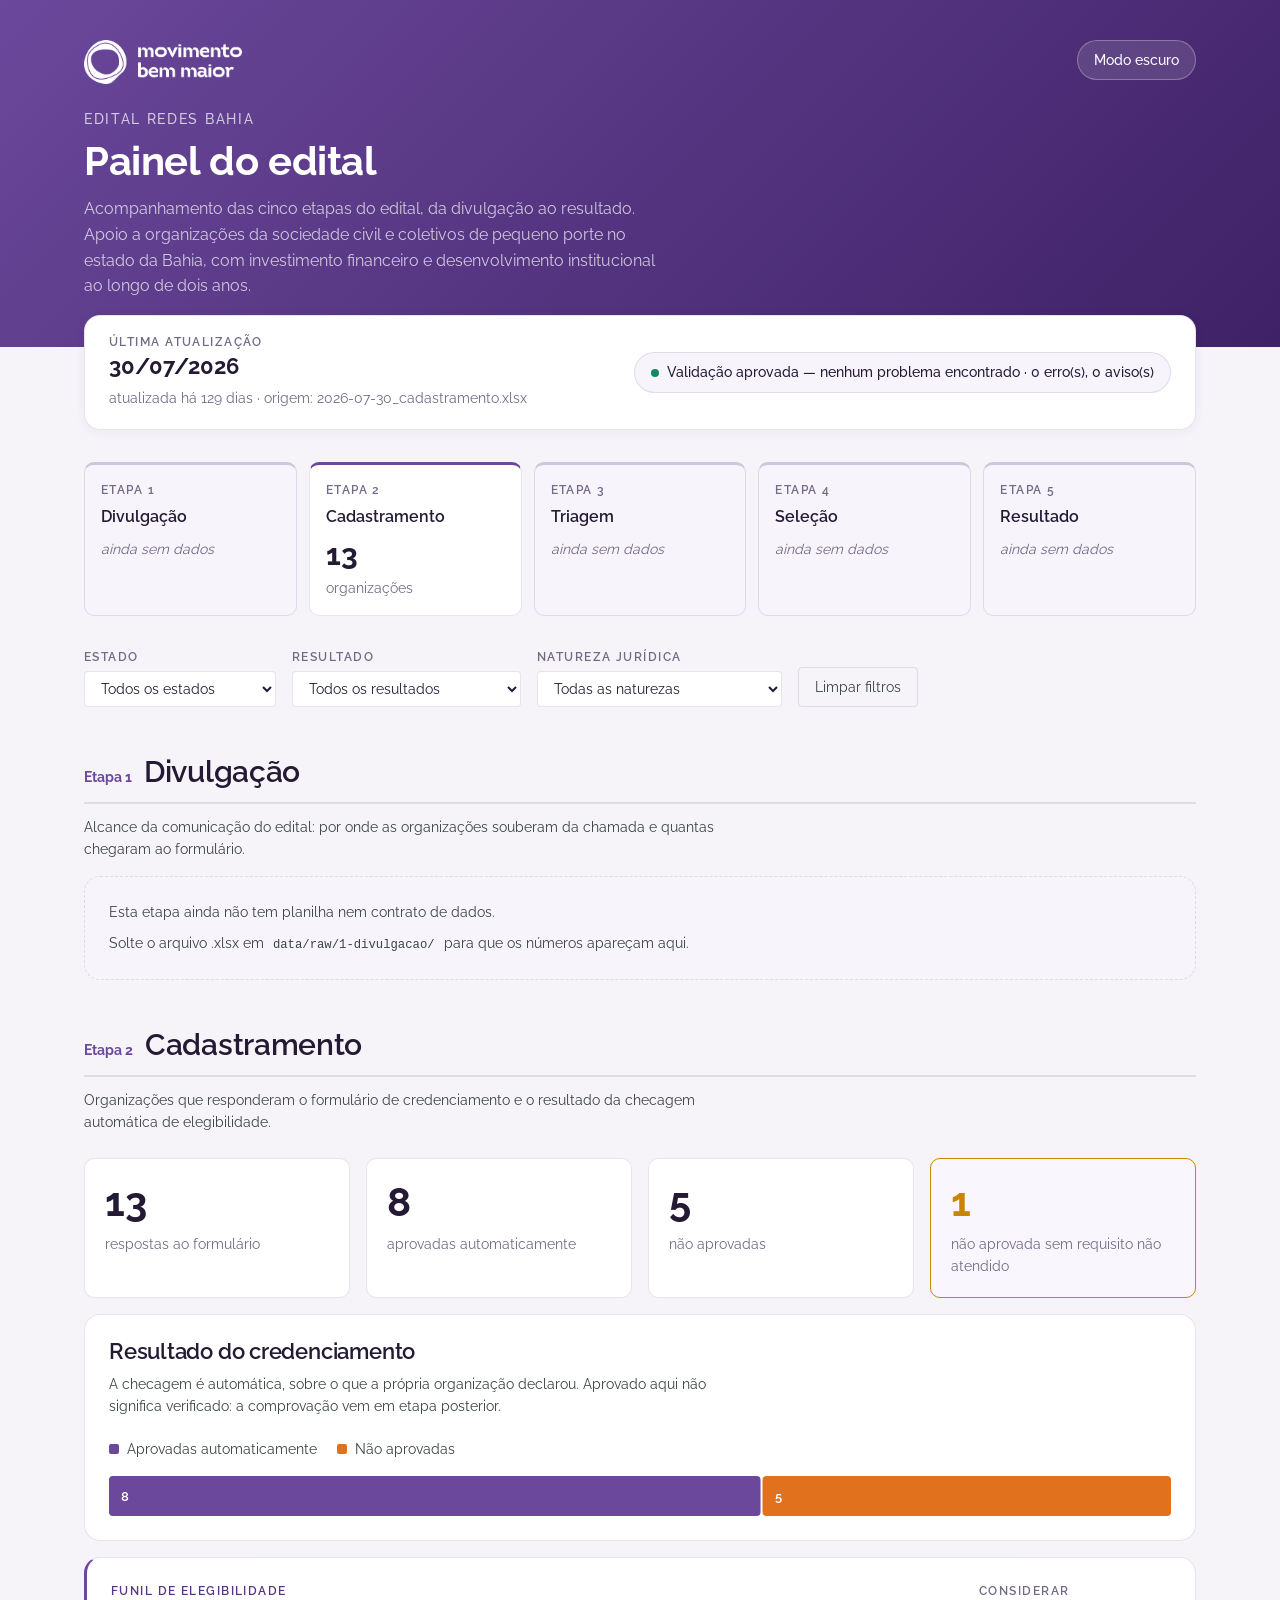
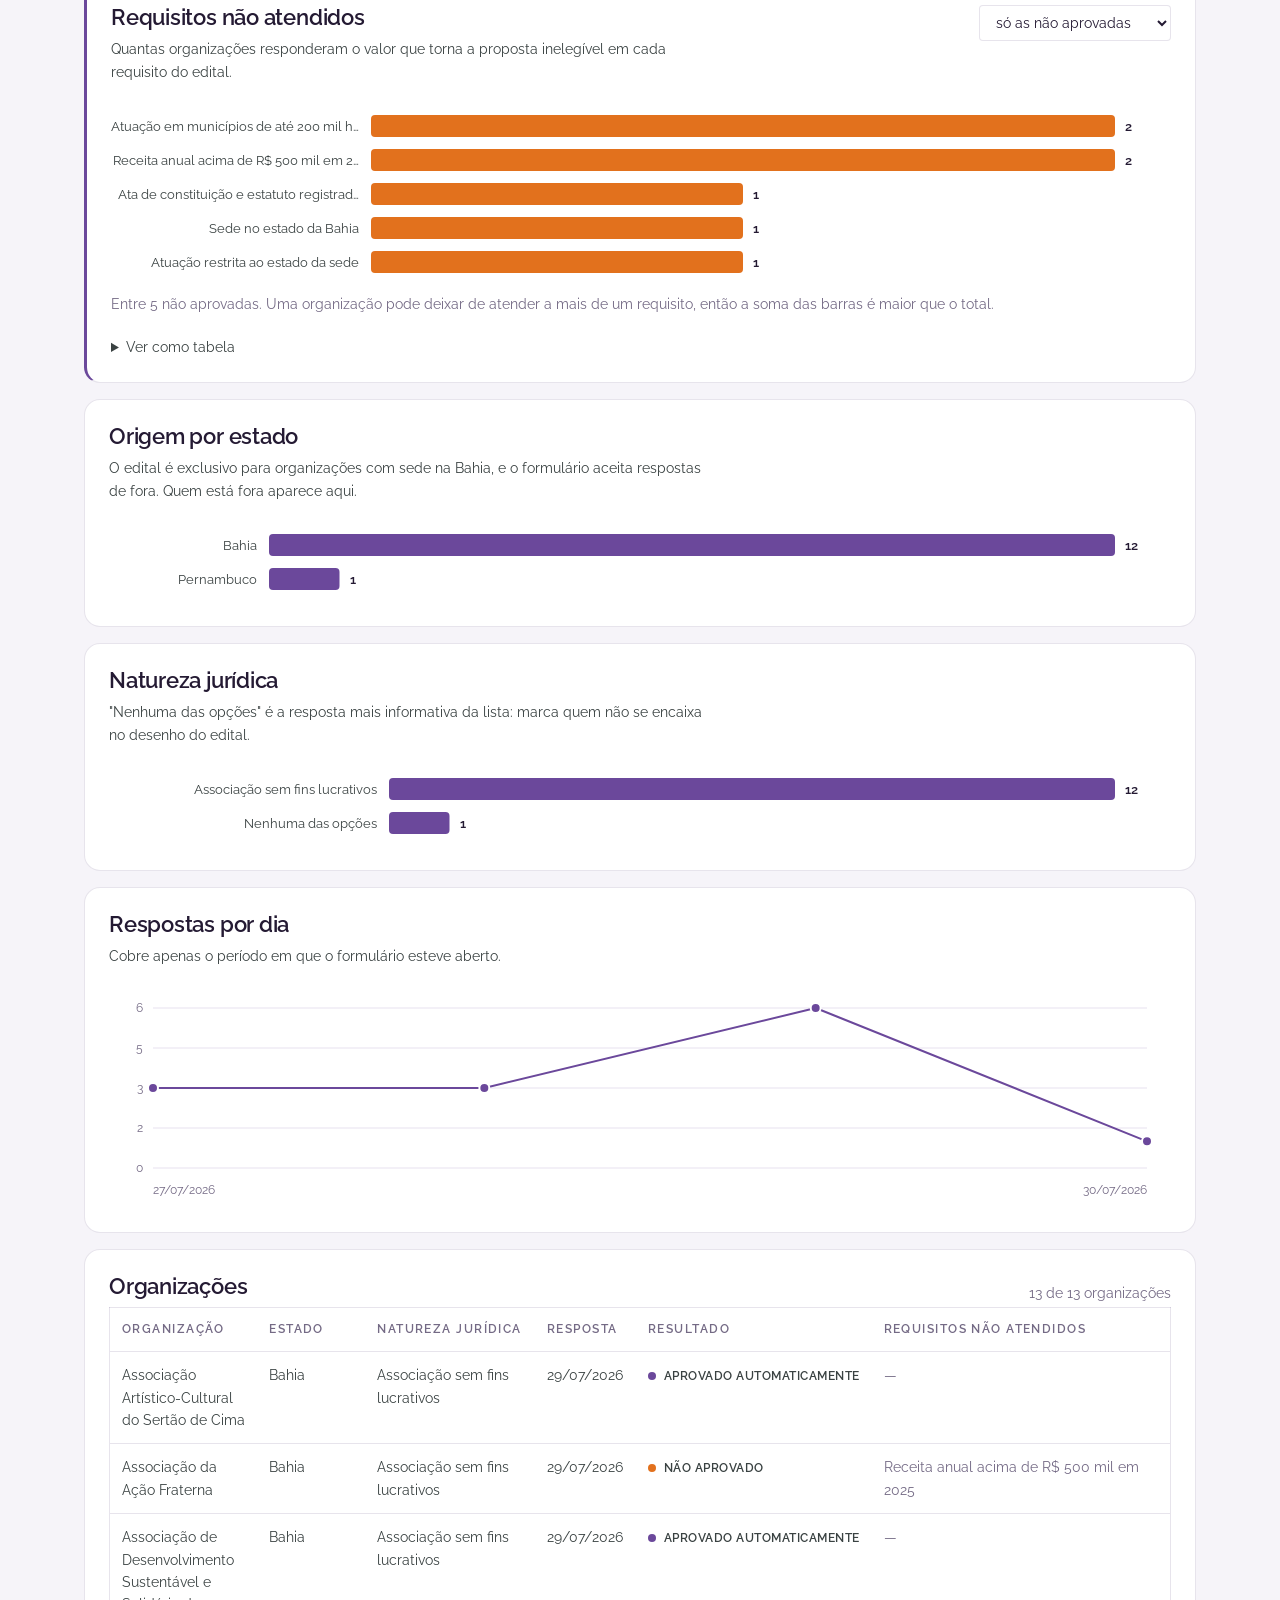
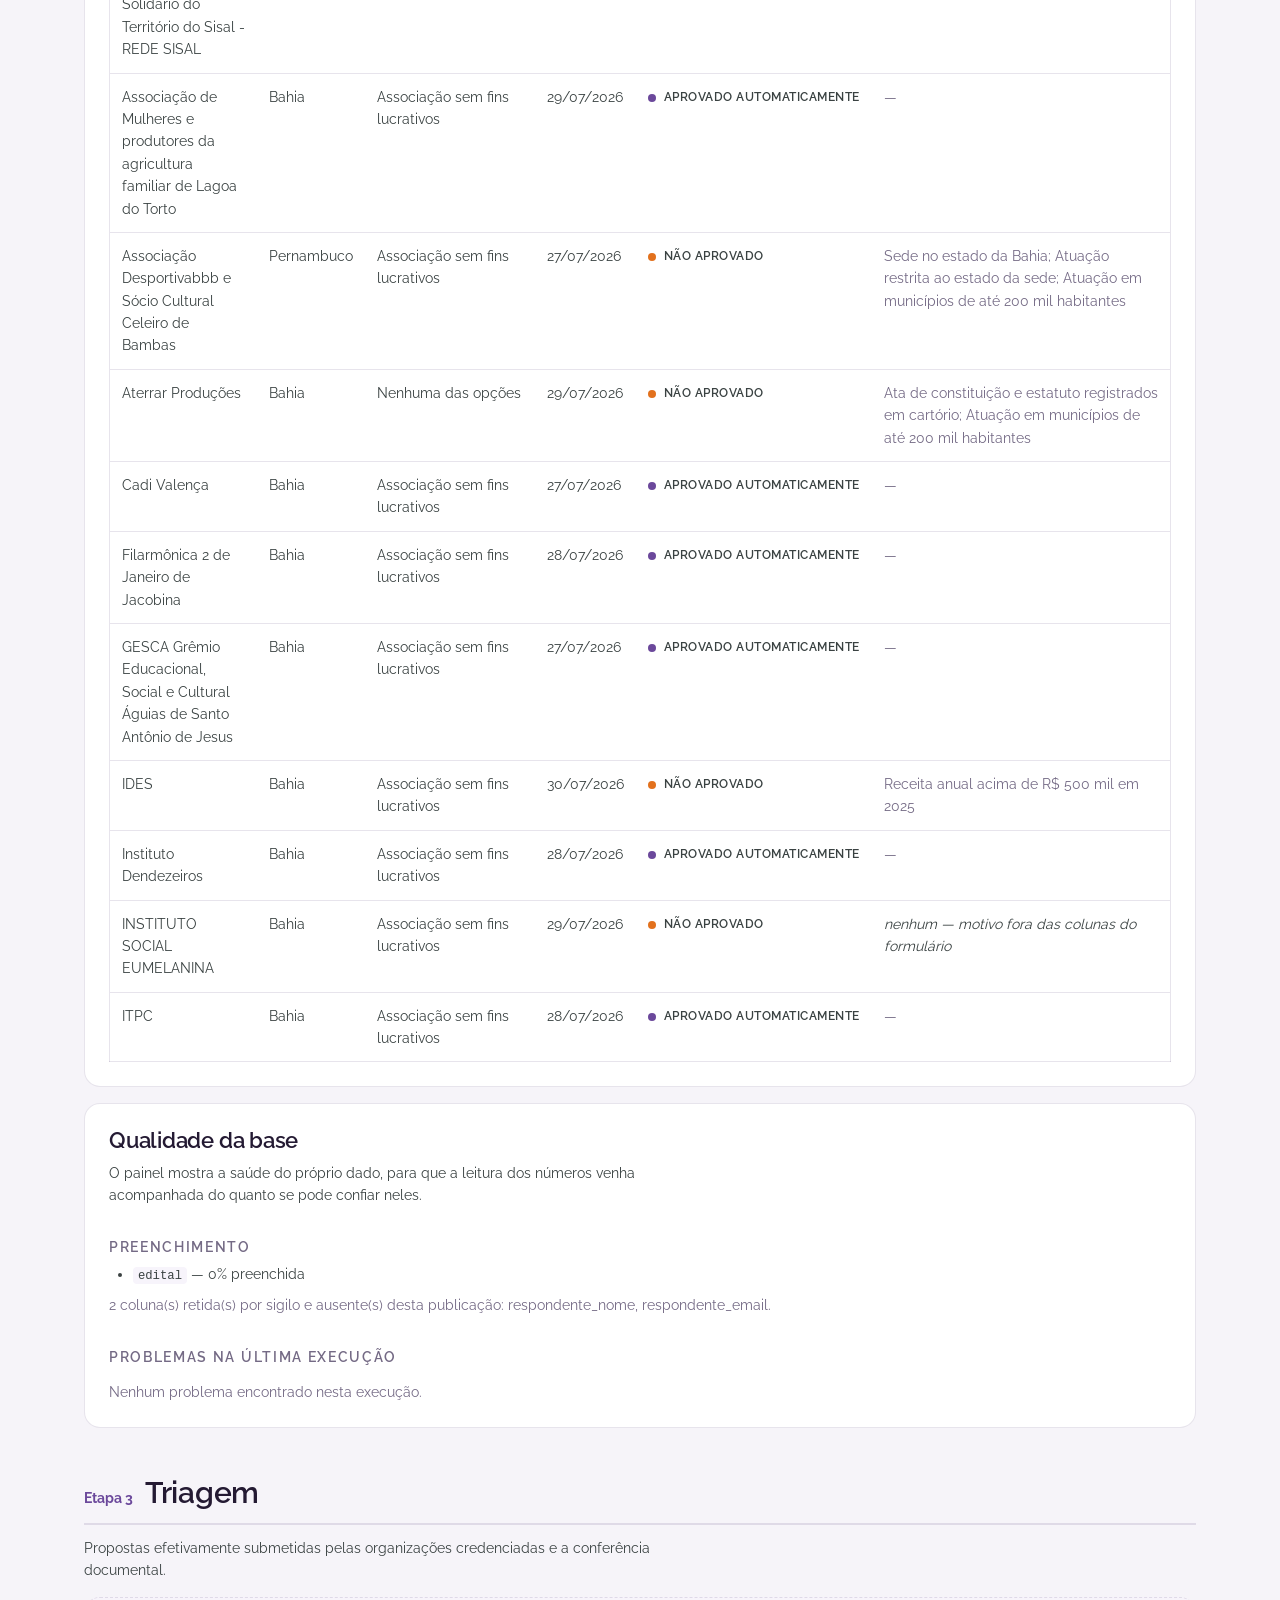
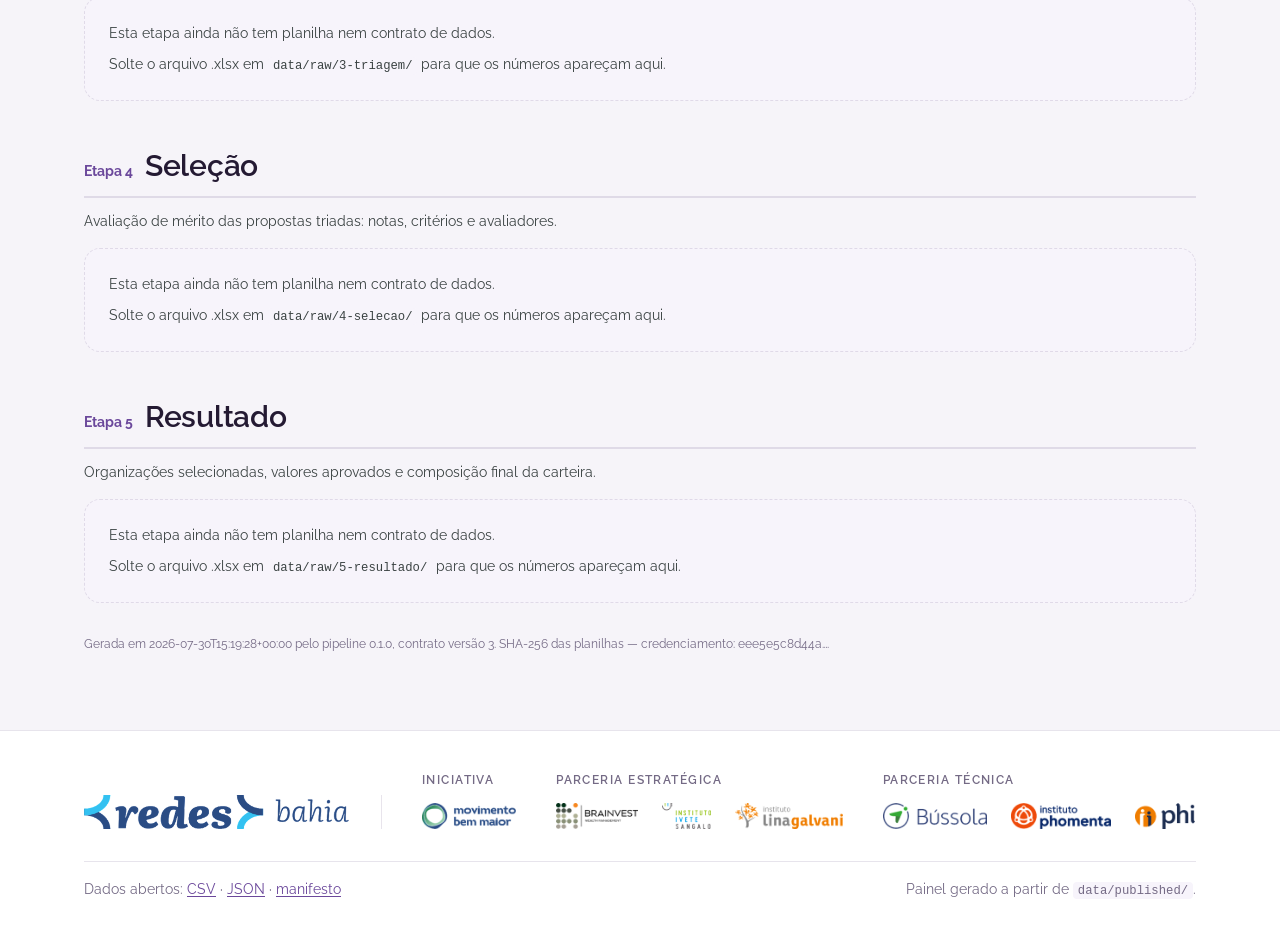
==== dashboard/index.html @ 4e3f765f "painel: identidade do edital e o funil das cinco etapas Duas mudanças que andam juntas: o painel pas" ====
<!doctype html>
<html lang="pt-BR" data-tema="">
<head>
  <meta charset="utf-8">
  <meta name="viewport" content="width=device-width, initial-scale=1">
  <title>Redes Bahia · Painel do edital</title>
  <meta name="description" content="Acompanhamento do Edital Redes Bahia, da divulgação ao resultado — Movimento Bem Maior.">
  <meta name="theme-color" content="#4f2d71">
  <link rel="icon" href="data:image/svg+xml,%3Csvg xmlns='http://www.w3.org/2000/svg' viewBox='0 0 16 16'%3E%3Crect width='16' height='16' rx='3' fill='%234f2d71'/%3E%3Ccircle cx='8' cy='8' r='4.2' fill='none' stroke='white' stroke-width='1.6'/%3E%3C/svg%3E">
  <link rel="preload" href="assets/fontes/raleway-latin.woff2" as="font" type="font/woff2" crossorigin>
  <link rel="stylesheet" href="../design/tokens/tokens.css">
  <link rel="stylesheet" href="assets/painel.css">
</head>
<body>
  <a class="pular" href="#conteudo">Pular para o conteúdo</a>

  <header class="cabecalho">
    <div class="faixa cabecalho-interno">
      <img class="marca" src="assets/marca/logo-movimento-bem-maior-branco.png"
           alt="Movimento Bem Maior" width="431" height="120">
      <div class="cabecalho-titulo">
        <p class="sobretitulo">Edital Redes Bahia</p>
        <h1>Painel do edital</h1>
        <p class="subtitulo">
          Acompanhamento das cinco etapas do edital, da divulgação ao resultado.
          Apoio a organizações da sociedade civil e coletivos de pequeno porte
          no estado da Bahia, com investimento financeiro e desenvolvimento
          institucional ao longo de dois anos.
        </p>
      </div>
      <button id="alternar-tema" class="botao-tema" type="button" aria-pressed="false">
        Modo escuro
      </button>
    </div>
  </header>

  <main id="conteudo" class="faixa">
    <p id="carregando" class="aviso-carregando">Carregando a base…</p>

    <div id="painel" hidden>

      <section class="barra-estado" aria-labelledby="t-atualizacao">
        <div>
          <h2 id="t-atualizacao" class="rotulo">Última atualização</h2>
          <p id="data-atualizacao" class="numero-estado">—</p>
          <p id="origem" class="meta">—</p>
        </div>
        <p id="selo-validacao" class="selo">
          <span class="selo-icone" aria-hidden="true"></span><span class="selo-texto">—</span>
        </p>
      </section>

      <section class="funil" aria-labelledby="t-funil">
        <h2 id="t-funil" class="oculto">Funil do edital</h2>
        <ol id="funil-etapas" class="funil-etapas"></ol>
      </section>

      <section class="filtros" aria-label="Filtros">
        <div class="filtros-campos">
          <label>
            <span>Estado</span>
            <select id="filtro-estado"></select>
          </label>
          <label>
            <span>Resultado</span>
            <select id="filtro-resultado"></select>
          </label>
          <label>
            <span>Natureza jurídica</span>
            <select id="filtro-representa"></select>
          </label>
          <button id="limpar-filtros" type="button" class="botao-secundario">Limpar filtros</button>
        </div>
        <p id="aviso-filtro" class="aviso-filtro" hidden>
          Os números abaixo consideram apenas o recorte selecionado.
        </p>
      </section>

      <div id="etapas">
      <section class="secao-etapa" data-etapa="cadastramento">
        <header class="secao-etapa-cabecalho">
          <span class="secao-etapa-numero"></span>
          <h2></h2>
        </header>
        <p class="secao-etapa-resumo"></p>

      <section class="grade-kpi" aria-label="Números gerais">
        <article class="kpi" id="kpi-total"><p class="valor">—</p><p class="rotulo-kpi">—</p></article>
        <article class="kpi" id="kpi-aprovadas"><p class="valor">—</p><p class="rotulo-kpi">—</p></article>
        <article class="kpi" id="kpi-reprovadas"><p class="valor">—</p><p class="rotulo-kpi">—</p></article>
        <article class="kpi" id="kpi-semmotivo"><p class="valor">—</p><p class="rotulo-kpi">—</p></article>
      </section>

      <section class="bloco" aria-labelledby="t-resultado">
        <header class="bloco-cabecalho">
          <div>
            <h2 id="t-resultado">Resultado do credenciamento</h2>
            <p class="bloco-descricao">
              A checagem é automática, sobre o que a própria organização
              declarou. Aprovado aqui não significa verificado: a comprovação
              vem em etapa posterior.
            </p>
          </div>
        </header>
        <div class="legenda">
          <span class="chave"><i style="background: var(--serie-1)"></i>Aprovadas automaticamente</span>
          <span class="chave"><i style="background: var(--serie-2)"></i>Não aprovadas</span>
        </div>
        <div id="grafico-resultado" class="area-grafico"></div>
      </section>

      <section class="bloco bloco-destaque" aria-labelledby="t-criterios">
        <header class="bloco-cabecalho">
          <div>
            <p class="etiqueta">Funil de elegibilidade</p>
            <h2 id="t-criterios">Requisitos não atendidos</h2>
            <p class="bloco-descricao">
              Quantas organizações responderam o valor que torna a proposta
              inelegível em cada requisito do edital.
            </p>
          </div>
          <label class="seletor-escopo">
            <span>Considerar</span>
            <select id="escopo-criterios">
              <option value="reprovadas">só as não aprovadas</option>
              <option value="todas">todas as respostas</option>
            </select>
          </label>
        </header>
        <div id="grafico-criterios" class="area-grafico"></div>
        <p id="nota-criterios" class="meta"></p>
        <details class="tabela-alternativa">
          <summary>Ver como tabela</summary>
          <div id="tabela-criterios" class="rolagem"></div>
        </details>
      </section>

      <div class="duas-colunas">
        <section class="bloco" aria-labelledby="t-estado">
          <h2 id="t-estado">Origem por estado</h2>
          <p class="bloco-descricao">
            O edital é exclusivo para organizações com sede na Bahia, e o
            formulário aceita respostas de fora. Quem está fora aparece aqui.
          </p>
          <div id="grafico-estado" class="area-grafico"></div>
        </section>

        <section class="bloco" aria-labelledby="t-natureza">
          <h2 id="t-natureza">Natureza jurídica</h2>
          <p class="bloco-descricao">
            "Nenhuma das opções" é a resposta mais informativa da lista: marca
            quem não se encaixa no desenho do edital.
          </p>
          <div id="grafico-natureza" class="area-grafico"></div>
        </section>
      </div>

      <section class="bloco" aria-labelledby="t-evolucao">
        <h2 id="t-evolucao">Respostas por dia</h2>
        <p class="bloco-descricao">
          Cobre apenas o período em que o formulário esteve aberto.
        </p>
        <div id="grafico-evolucao" class="area-grafico"></div>
      </section>

      <section class="bloco" aria-labelledby="t-organizacoes">
        <header class="bloco-cabecalho">
          <h2 id="t-organizacoes">Organizações</h2>
          <p id="contagem-tabela" class="meta"></p>
        </header>
        <div class="rolagem">
          <table id="tabela-organizacoes">
            <caption class="oculto">Organizações que responderam o credenciamento</caption>
            <thead>
              <tr>
                <th scope="col">Organização</th>
                <th scope="col">Estado</th>
                <th scope="col">Natureza jurídica</th>
                <th scope="col">Resposta</th>
                <th scope="col">Resultado</th>
                <th scope="col">Requisitos não atendidos</th>
              </tr>
            </thead>
            <tbody></tbody>
          </table>
        </div>
      </section>

      <section class="bloco" aria-labelledby="t-qualidade">
        <h2 id="t-qualidade">Qualidade da base</h2>
        <p class="bloco-descricao">
          O painel mostra a saúde do próprio dado, para que a leitura dos
          números venha acompanhada do quanto se pode confiar neles.
        </p>
        <h3>Preenchimento</h3>
        <ul id="qualidade" class="lista-simples"></ul>
        <p id="sigilo" class="meta"></p>

        <h3>Problemas na última execução</h3>
        <div class="rolagem">
          <table id="tabela-problemas">
            <caption class="oculto">Problemas detectados pela validação</caption>
            <thead>
              <tr>
                <th scope="col">Gravidade</th>
                <th scope="col">Coluna</th>
                <th scope="col">Problema</th>
                <th scope="col" class="num">Linhas</th>
                <th scope="col">Exemplos</th>
              </tr>
            </thead>
            <tbody></tbody>
          </table>
        </div>
        <p id="sem-problemas" class="meta" hidden>Nenhum problema encontrado nesta execução.</p>
      </section>

      </section>
      </div>

      <p id="procedencia" class="procedencia"></p>
    </div>

    <div id="erro" class="caixa-erro" hidden>
      <h2>A base ainda não foi publicada</h2>
      <p>
        Nenhuma planilha foi processada até agora, então não há dados para
        mostrar. Assim que a primeira atualização rodar, esta página passa a
        exibir o painel.
      </p>
      <details>
        <summary>Detalhes técnicos</summary>
        <p id="erro-detalhe" class="meta"></p>
        <ul>
          <li>a base ainda não foi gerada — rode <code>make dados</code>;</li>
          <li>a página foi aberta direto do arquivo, sem servidor — use
            <code>make painel</code> e acesse
            <code>http://localhost:8000/dashboard/</code>.</li>
        </ul>
      </details>
    </div>
  </main>

  <footer class="rodape">
    <div class="faixa">
      <div class="coalizao">
        <div class="grupo-marca grupo-principal">
          <img src="assets/marca/logo-redes-bahia.png" alt="Redes Bahia" width="935" height="120">
        </div>
        <div class="grupo-marca">
          <p class="etiqueta-grupo">Iniciativa</p>
          <div class="linha-marcas">
            <img src="assets/marca/logo-movimento-bem-maior.png" alt="Movimento Bem Maior" width="435" height="120">
          </div>
        </div>
        <div class="grupo-marca">
          <p class="etiqueta-grupo">Parceria estratégica</p>
          <div class="linha-marcas">
            <img src="assets/marca/logo-brainvest.png" alt="Brainvest Wealth Management" width="376" height="120">
            <img src="assets/marca/logo-instituto-ivete-sangalo.png" alt="Instituto Ivete Sangalo" width="227" height="120">
            <img src="assets/marca/logo-instituto-lina-galvani.png" alt="Instituto Lina Galvani" width="498" height="120">
          </div>
        </div>
        <div class="grupo-marca">
          <p class="etiqueta-grupo">Parceria técnica</p>
          <div class="linha-marcas">
            <img src="assets/marca/logo-bussola.png" alt="Bússola" width="480" height="120">
            <img src="assets/marca/logo-instituto-phomenta.png" alt="Instituto Phomenta" width="463" height="120">
            <img src="assets/marca/logo-phi.png" alt="phi" width="277" height="120">
          </div>
        </div>
      </div>

      <div class="rodape-final">
        <p class="meta">
          Dados abertos:
          <a href="../data/published/credenciamento.csv">CSV</a> ·
          <a href="../data/published/credenciamento.json">JSON</a> ·
          <a href="../data/published/manifest.json">manifesto</a>
        </p>
        <p class="meta">Painel gerado a partir de <code>data/published/</code>.</p>
      </div>
    </div>
  </footer>

  <script type="module" src="assets/painel.js"></script>
</body>
</html>
---- design/tokens/tokens.css ----
/* =============================================================================
   Design tokens — Painel Redes Bahia
   =============================================================================
   Derivados do regulamento do edital (docs/Edital-RedesBahia.pdf): roxo
   institucional, tipografia Raleway e os tons pálidos dos blocos de conteúdo.

   Fonte única da identidade visual. Nenhum componente do painel deve escrever
   cor, tamanho de fonte ou espaçamento "na mão": tudo sai daqui.

   As cores de série foram verificadas para daltonismo e contraste nos dois
   modos. Ver docs/05-identidade-visual.md antes de mudar qualquer hex — a
   ORDEM dos slots faz parte da acessibilidade, não é estética.
   ========================================================================== */

/* --- Tipografia do edital: Raleway, hospedada no próprio repositório -------
   Servida localmente e não de CDN: o painel abre sem depender de rede de
   terceiros, e a fonte não muda debaixo dos pés numa atualização do provedor.
   Licença SIL OFL em dashboard/assets/fontes/Raleway-OFL.txt. */
@font-face {
  font-family: "Raleway";
  font-style: normal;
  font-weight: 400 800;
  font-display: swap;
  src: url("../../dashboard/assets/fontes/raleway-latin.woff2") format("woff2");
  unicode-range: U+0000-00FF, U+0131, U+0152-0153, U+02BB-02BC, U+02C6, U+02DA,
    U+02DC, U+0304, U+0308, U+0329, U+2000-206F, U+20AC, U+2122, U+2191, U+2193,
    U+2212, U+2215, U+FEFF, U+FFFD;
}
@font-face {
  font-family: "Raleway";
  font-style: normal;
  font-weight: 400 800;
  font-display: swap;
  src: url("../../dashboard/assets/fontes/raleway-latin-ext.woff2") format("woff2");
  unicode-range: U+0100-02BA, U+02BD-02C5, U+02C7-02CC, U+02CE-02D7, U+02DD-02FF,
    U+0304, U+0308, U+0329, U+1D00-1DBF, U+1E00-1E9F, U+1EF2-1EFF, U+2020,
    U+20A0-20AB, U+20AD-20C0, U+2113, U+2C60-2C7F, U+A720-A7FF;
}

:root {
  color-scheme: light;

  /* --- Roxo institucional, amostrado da capa do edital -------------------- */
  --roxo-900: #3e2166;  /* base do gradiente da capa */
  --roxo-800: #4f2d71;  /* títulos e marca */
  --roxo-700: #563583;
  --roxo-600: #6b489b;  /* topo do gradiente da capa */
  --roxo-400: #9678c4;
  --roxo-100: #ece3f6;
  --roxo-050: #faf6fd;  /* fundo dos blocos de conteúdo do edital */

  --gradiente-marca: linear-gradient(135deg, var(--roxo-600) 0%, var(--roxo-900) 100%);

  /* --- Superfícies e tinta ------------------------------------------------ */
  --plano-pagina:    #f6f4f9;
  --superficie:      #ffffff;
  --superficie-alt:  #f7f4fb;
  --borda:           rgba(62, 33, 102, 0.12);
  --grade:           #e7e1ef;
  --eixo:            #cfc5dd;

  --tinta-1: #241a33;  /* títulos e números de destaque */
  --tinta-2: #3a4242;  /* texto corrente, amostrado do edital */
  --tinta-3: #746a85;  /* rótulos de eixo, legendas, metadados */
  --tinta-sobre-marca: #ffffff;
  --tinta-sobre-marca-fraca: rgba(255, 255, 255, 0.72);

  /* --- Séries categóricas -------------------------------------------------
     Ordem fixa: roxo, laranja, verde, azul. Nunca embaralhar, nunca ciclar.
     Os quatro hues vêm da identidade do edital e dos logos da coalizão. */
  --serie-1: #6b489b;  /* roxo   — a cor da marca */
  --serie-2: #e2711d;  /* laranja — Phomenta, Lina Galvani, phi */
  --serie-3: #0f8a5f;  /* verde  — Instituto Lina Galvani */
  --serie-4: #4a7fd4;  /* azul   — marca Redes Bahia */

  /* --- Rampa sequencial (magnitude: mapas, mapas de calor) ---------------- */
  --seq-100: #ece3f6;
  --seq-250: #c9b4e2;
  --seq-400: #9678c4;
  --seq-550: #6b489b;
  --seq-700: #3e2166;

  /* --- Status (reservado: nunca usar como cor de série) ------------------- */
  --status-ok:       #0f8a5f;
  --status-atencao:  #c98500;
  --status-serio:    #d4701f;
  --status-critico:  #c0392b;
  --delta-positivo:  #0b6b49;

  /* --- Tipografia --------------------------------------------------------- */
  --fonte-ui: "Raleway", system-ui, -apple-system, "Segoe UI", sans-serif;
  --fonte-mono: ui-monospace, SFMono-Regular, "SF Mono", Menlo, Consolas, monospace;

  --texto-xs:  0.75rem;
  --texto-sm:  0.875rem;
  --texto-md:  1rem;
  --texto-lg:  1.125rem;
  --texto-xl:  1.375rem;
  --texto-2xl: 1.875rem;
  --texto-3xl: 2.5rem;
  --texto-hero: 3.25rem;

  --peso-normal: 400;
  --peso-medio: 500;
  --peso-forte: 600;
  --peso-extra: 700;

  --altura-apertada: 1.15;
  --altura-normal: 1.6;

  /* Rótulo institucional: caixa alta espaçada, como no edital. */
  --entreletra-rotulo: 0.12em;

  /* --- Espaçamento (escala de 4px) ---------------------------------------- */
  --e-1: 0.25rem;
  --e-2: 0.5rem;
  --e-3: 0.75rem;
  --e-4: 1rem;
  --e-5: 1.25rem;
  --e-6: 1.5rem;
  --e-8: 2rem;
  --e-10: 2.5rem;
  --e-12: 3rem;
  --e-16: 4rem;

  /* --- Formas ------------------------------------------------------------- */
  --raio-sm: 4px;
  --raio-md: 10px;
  --raio-lg: 16px;   /* blocos de conteúdo, como no edital */
  --raio-pilula: 999px;
  --largura-max: 1160px;
}

/* Modo escuro: passos próprios sobre uma superfície roxo-escura, escolhidos
   para essa superfície — não é inversão automática do modo claro. */
@media (prefers-color-scheme: dark) {
  :root:not([data-tema="claro"]) {
    color-scheme: dark;

    --plano-pagina:   #130f1b;
    --superficie:     #1b1526;
    --superficie-alt: #241c31;
    --borda:          rgba(255, 255, 255, 0.12);
    --grade:          #2f2740;
    --eixo:           #453a5c;

    --tinta-1: #f6f3fb;
    --tinta-2: #cfc7dc;
    --tinta-3: #9d93ae;

    --roxo-050: #241c31;
    --roxo-100: #2f2542;

    --serie-1: #8f6fbe;
    --serie-2: #d4701f;
    --serie-3: #1d9463;
    --serie-4: #5a8fdb;

    --seq-100: #2f2542;
    --seq-250: #4a3a68;
    --seq-400: #6b489b;
    --seq-550: #9678c4;
    --seq-700: #c9b4e2;

    --status-ok:       #1d9463;
    --status-atencao:  #e0a52a;
    --status-serio:    #e08544;
    --status-critico:  #e05c4b;
    --delta-positivo:  #1d9463;
  }
}

/* O botão de tema vence a preferência do sistema, nos dois sentidos. */
:root[data-tema="escuro"] {
  color-scheme: dark;

  --plano-pagina:   #130f1b;
  --superficie:     #1b1526;
  --superficie-alt: #241c31;
  --borda:          rgba(255, 255, 255, 0.12);
  --grade:          #2f2740;
  --eixo:           #453a5c;

  --tinta-1: #f6f3fb;
  --tinta-2: #cfc7dc;
  --tinta-3: #9d93ae;

  --roxo-050: #241c31;
  --roxo-100: #2f2542;

  --serie-1: #8f6fbe;
  --serie-2: #d4701f;
  --serie-3: #1d9463;
  --serie-4: #5a8fdb;

  --seq-100: #2f2542;
  --seq-250: #4a3a68;
  --seq-400: #6b489b;
  --seq-550: #9678c4;
  --seq-700: #c9b4e2;

  --status-ok:       #1d9463;
  --status-atencao:  #e0a52a;
  --status-serio:    #e08544;
  --status-critico:  #e05c4b;
  --delta-positivo:  #1d9463;
}
---- dashboard/assets/painel.css ----
/* Painel Redes Bahia.
   Cor, tipografia e espaçamento vêm de design/tokens/tokens.css, derivados do
   regulamento do edital. Nenhum valor escrito na mão aqui.
   Regras de gráfico: docs/05-identidade-visual.md */

*, *::before, *::after { box-sizing: border-box; }

body {
  margin: 0;
  background: var(--plano-pagina);
  color: var(--tinta-2);
  font-family: var(--fonte-ui);
  font-size: var(--texto-md);
  line-height: var(--altura-normal);
  -webkit-font-smoothing: antialiased;
  text-rendering: optimizeLegibility;
}

h1, h2, h3 {
  color: var(--tinta-1);
  line-height: var(--altura-apertada);
  font-weight: var(--peso-forte);
  letter-spacing: -0.01em;
  margin: 0 0 var(--e-2);
}
h1 { font-size: var(--texto-3xl); font-weight: var(--peso-extra); }
h2 { font-size: var(--texto-xl); }
h3 {
  font-size: var(--texto-sm);
  font-weight: var(--peso-forte);
  text-transform: uppercase;
  letter-spacing: var(--entreletra-rotulo);
  color: var(--tinta-3);
  margin-top: var(--e-8);
}

p { margin: 0 0 var(--e-3); }

a { color: var(--roxo-700); text-decoration-thickness: 1px; text-underline-offset: 2px; }
:root[data-tema="escuro"] a, .rodape a { color: var(--serie-1); }

a:focus-visible, button:focus-visible, select:focus-visible, summary:focus-visible {
  outline: 2px solid var(--roxo-600);
  outline-offset: 2px;
  border-radius: var(--raio-sm);
}

code {
  font-family: var(--fonte-mono);
  font-size: 0.875em;
  background: var(--superficie-alt);
  padding: 0.15em 0.4em;
  border-radius: var(--raio-sm);
}

.faixa {
  max-width: var(--largura-max);
  margin-inline: auto;
  padding-inline: var(--e-6);
}

.pular { position: absolute; left: -9999px; }
.pular:focus {
  left: var(--e-4); top: var(--e-4); z-index: 10;
  background: var(--superficie); padding: var(--e-2) var(--e-4);
  border-radius: var(--raio-sm);
}

.oculto {
  position: absolute; width: 1px; height: 1px;
  overflow: hidden; clip-path: inset(50%);
}

/* --- Cabeçalho: o bloco roxo da capa do edital ----------------------------- */

.cabecalho {
  background: var(--gradiente-marca);
  color: var(--tinta-sobre-marca);
  padding-block: var(--e-10) var(--e-12);
}
.cabecalho-interno {
  display: grid;
  grid-template-columns: 1fr auto;
  gap: var(--e-6) var(--e-8);
  align-items: start;
}
.marca { height: 44px; width: auto; grid-column: 1; }
.cabecalho-titulo { grid-column: 1 / -1; max-width: 60ch; }
.cabecalho h1 { color: var(--tinta-sobre-marca); margin-bottom: var(--e-3); }
.sobretitulo {
  margin: 0 0 var(--e-2);
  font-size: var(--texto-sm);
  font-weight: var(--peso-medio);
  letter-spacing: var(--entreletra-rotulo);
  text-transform: uppercase;
  color: var(--tinta-sobre-marca-fraca);
}
.subtitulo {
  margin: 0;
  color: var(--tinta-sobre-marca-fraca);
  font-size: var(--texto-md);
  max-width: 58ch;
}
.botao-tema {
  grid-column: 2; grid-row: 1;
  justify-self: end;
  font: inherit; font-size: var(--texto-sm); font-weight: var(--peso-medio);
  color: var(--tinta-sobre-marca);
  background: rgba(255, 255, 255, 0.12);
  border: 1px solid rgba(255, 255, 255, 0.28);
  border-radius: var(--raio-pilula);
  padding: var(--e-2) var(--e-4);
  cursor: pointer;
}
.botao-tema:hover { background: rgba(255, 255, 255, 0.2); }

main { padding-block: 0 var(--e-16); }

/* --- Barra de estado, encaixada sobre o cabeçalho -------------------------- */

.barra-estado {
  position: relative;
  margin-top: calc(var(--e-8) * -1);
  background: var(--superficie);
  border: 1px solid var(--borda);
  border-radius: var(--raio-lg);
  padding: var(--e-5) var(--e-6);
  box-shadow: 0 2px 12px rgba(62, 33, 102, 0.06);
  display: flex; flex-wrap: wrap; gap: var(--e-4);
  align-items: center; justify-content: space-between;
}
.rotulo {
  margin: 0;
  font-size: var(--texto-xs); font-weight: var(--peso-forte);
  text-transform: uppercase; letter-spacing: var(--entreletra-rotulo);
  color: var(--tinta-3);
}
.numero-estado {
  margin: var(--e-1) 0 0;
  font-size: var(--texto-xl); font-weight: var(--peso-extra);
  color: var(--tinta-1); line-height: var(--altura-apertada);
}
.meta {
  margin: var(--e-2) 0 0;
  font-size: var(--texto-sm); color: var(--tinta-3);
  overflow-wrap: anywhere;
}

.selo {
  display: inline-flex; align-items: center; gap: var(--e-2);
  margin: 0; padding: var(--e-2) var(--e-4);
  border-radius: var(--raio-pilula);
  background: var(--superficie-alt);
  border: 1px solid var(--borda);
  font-size: var(--texto-sm); font-weight: var(--peso-medio); color: var(--tinta-1);
}
.selo-icone {
  width: 8px; height: 8px; border-radius: 50%;
  background: var(--tinta-3); flex: none;
}
.selo[data-status="aprovado"] .selo-icone   { background: var(--status-ok); }
.selo[data-status="com_avisos"] .selo-icone { background: var(--status-atencao); }
.selo[data-status="reprovado"] .selo-icone  { background: var(--status-critico); }

/* --- Funil das etapas ------------------------------------------------------ */

.funil { margin-top: var(--e-8); }
.funil-etapas {
  display: grid;
  grid-template-columns: repeat(auto-fit, minmax(180px, 1fr));
  gap: var(--e-3);
  list-style: none; margin: 0; padding: 0;
}
.etapa {
  position: relative;
  background: var(--superficie);
  border: 1px solid var(--borda);
  border-top: 3px solid var(--eixo);
  border-radius: var(--raio-md);
  padding: var(--e-4);
  min-width: 0;
}
.etapa[data-estado="com_dados"] { border-top-color: var(--serie-1); }
.etapa[data-estado="atual"]     { border-top-color: var(--serie-1); }
.etapa[data-estado="aguardando"],
.etapa[data-estado="sem_contrato"] { background: var(--superficie-alt); }

.etapa-ordem {
  margin: 0;
  font-size: var(--texto-xs); font-weight: var(--peso-forte);
  letter-spacing: var(--entreletra-rotulo); text-transform: uppercase;
  color: var(--tinta-3);
}
.etapa-nome {
  margin: var(--e-1) 0 var(--e-2);
  font-size: var(--texto-md); font-weight: var(--peso-forte); color: var(--tinta-1);
}
.etapa-valor {
  margin: 0;
  font-size: var(--texto-2xl); font-weight: var(--peso-extra);
  line-height: var(--altura-apertada); color: var(--tinta-1);
  font-variant-numeric: tabular-nums;
}
.etapa-unidade { margin: var(--e-1) 0 0; font-size: var(--texto-sm); color: var(--tinta-3); }
.etapa-espera {
  margin: 0; font-size: var(--texto-sm); color: var(--tinta-3);
  font-style: italic;
}
.etapa-taxa {
  margin: var(--e-3) 0 0; padding-top: var(--e-2);
  border-top: 1px solid var(--borda);
  font-size: var(--texto-sm); color: var(--tinta-2);
  font-variant-numeric: tabular-nums;
}

/* --- Filtros --------------------------------------------------------------- */

.filtros { margin-top: var(--e-8); }
.filtros-campos {
  display: flex; flex-wrap: wrap; gap: var(--e-4); align-items: flex-end;
}
.filtros label, .seletor-escopo {
  display: flex; flex-direction: column; gap: var(--e-1);
  font-size: var(--texto-xs); font-weight: var(--peso-forte);
  text-transform: uppercase; letter-spacing: var(--entreletra-rotulo);
  color: var(--tinta-3);
}
select {
  font: inherit; font-size: var(--texto-sm); font-weight: var(--peso-normal);
  text-transform: none; letter-spacing: normal;
  color: var(--tinta-1); background: var(--superficie);
  border: 1px solid var(--borda); border-radius: var(--raio-sm);
  padding: var(--e-2) var(--e-3); min-width: 12rem; max-width: 100%;
}
.botao-secundario {
  font: inherit; font-size: var(--texto-sm);
  color: var(--tinta-2); background: transparent;
  border: 1px solid var(--borda); border-radius: var(--raio-sm);
  padding: var(--e-2) var(--e-4); cursor: pointer;
}
.botao-secundario:hover { color: var(--tinta-1); background: var(--superficie-alt); }
.aviso-filtro {
  margin: var(--e-3) 0 0; font-size: var(--texto-sm);
  color: var(--roxo-700); font-weight: var(--peso-medio);
}
:root[data-tema="escuro"] .aviso-filtro { color: var(--serie-1); }

/* --- Indicadores ----------------------------------------------------------- */

.grade-kpi {
  display: grid;
  grid-template-columns: repeat(auto-fit, minmax(190px, 1fr));
  gap: var(--e-4);
  margin-top: var(--e-6);
}
.kpi {
  background: var(--superficie);
  border: 1px solid var(--borda);
  border-radius: var(--raio-md);
  padding: var(--e-5);
}
.kpi .valor {
  margin: 0;
  font-size: var(--texto-3xl); font-weight: var(--peso-extra);
  line-height: var(--altura-apertada); color: var(--tinta-1);
  font-variant-numeric: tabular-nums;
}
.kpi .rotulo-kpi {
  margin: var(--e-2) 0 0; font-size: var(--texto-sm); color: var(--tinta-3);
}
/* Só destaca quando há o que destacar; cartão sempre colorido vira ruído. */
.kpi-alerta { border-color: var(--status-atencao); background: var(--roxo-050); }
.kpi-alerta .valor { color: var(--status-atencao); }

/* --- Blocos ---------------------------------------------------------------- */

.bloco {
  background: var(--superficie);
  border: 1px solid var(--borda);
  border-radius: var(--raio-lg);
  padding: var(--e-6);
  margin-top: var(--e-4);
}
.bloco-destaque { border-left: 3px solid var(--serie-1); }
.bloco-cabecalho {
  display: flex; flex-wrap: wrap; gap: var(--e-4);
  align-items: flex-start; justify-content: space-between;
}
.bloco-descricao {
  margin: 0 0 var(--e-5);
  font-size: var(--texto-sm); color: var(--tinta-2); max-width: 68ch;
}
.etiqueta {
  margin: 0 0 var(--e-1);
  font-size: var(--texto-xs); font-weight: var(--peso-forte);
  text-transform: uppercase; letter-spacing: var(--entreletra-rotulo);
  color: var(--roxo-700);
}
:root[data-tema="escuro"] .etiqueta { color: var(--serie-1); }

.secao-etapa { margin-top: var(--e-12); }
.secao-etapa-cabecalho {
  display: flex; align-items: baseline; gap: var(--e-3);
  padding-bottom: var(--e-3);
  border-bottom: 2px solid var(--borda);
}
.secao-etapa-cabecalho h2 { margin: 0; font-size: var(--texto-2xl); }
.secao-etapa-numero {
  font-size: var(--texto-sm); font-weight: var(--peso-extra);
  color: var(--roxo-600); font-variant-numeric: tabular-nums;
}
.secao-etapa-resumo {
  margin: var(--e-3) 0 0; font-size: var(--texto-sm);
  color: var(--tinta-2); max-width: 70ch;
}

.aguardando {
  margin-top: var(--e-4);
  background: var(--superficie-alt);
  border: 1px dashed var(--borda);
  border-radius: var(--raio-lg);
  padding: var(--e-6);
}
.aguardando p { margin: 0 0 var(--e-2); font-size: var(--texto-sm); color: var(--tinta-2); }
.aguardando p:last-child { margin-bottom: 0; }

/* --- Gráficos -------------------------------------------------------------- */

.area-grafico { overflow-x: auto; }
.grafico { display: block; min-width: 300px; }

.grafico .rotulo-categoria { font-size: 13px; fill: var(--tinta-2); }
.grafico .valor-barra {
  font-size: 13px; font-weight: var(--peso-forte); fill: var(--tinta-1);
  font-variant-numeric: tabular-nums;
}
.grafico .valor-em-barra {
  font-size: 13px; font-weight: var(--peso-forte); fill: #fff;
  font-variant-numeric: tabular-nums;
}
.grafico .tick { font-size: 12px; fill: var(--tinta-3); font-variant-numeric: tabular-nums; }
.grafico .grade { stroke: var(--grade); stroke-width: 1; }
.grafico .linha { stroke-width: 2; stroke-linejoin: round; stroke-linecap: round; }
.grafico .marcador { stroke: var(--superficie); stroke-width: 2; }
.grafico .barra:hover rect { opacity: 0.82; }

.legenda {
  display: flex; flex-wrap: wrap; gap: var(--e-5);
  margin-bottom: var(--e-4);
  font-size: var(--texto-sm); color: var(--tinta-2);
}
.chave { display: inline-flex; align-items: center; gap: var(--e-2); }
.chave i { width: 10px; height: 10px; border-radius: 2px; display: inline-block; flex: none; }

.sem-dado {
  margin: 0; padding: var(--e-8) 0;
  color: var(--tinta-3); font-size: var(--texto-sm);
}

.tabela-alternativa { margin-top: var(--e-5); font-size: var(--texto-sm); }
.tabela-alternativa summary { cursor: pointer; color: var(--tinta-2); }
.tabela-alternativa table { margin-top: var(--e-3); }

/* --- Tabelas --------------------------------------------------------------- */

.rolagem { overflow-x: auto; }

table {
  width: 100%; border-collapse: collapse;
  font-size: var(--texto-sm);
  background: var(--superficie);
  border: 1px solid var(--borda);
  border-radius: var(--raio-md);
}
th, td {
  text-align: left; padding: var(--e-3);
  border-bottom: 1px solid var(--borda); vertical-align: top;
}
th {
  color: var(--tinta-3); font-weight: var(--peso-forte);
  font-size: var(--texto-xs); text-transform: uppercase;
  letter-spacing: var(--entreletra-rotulo); white-space: nowrap;
}
tbody tr:last-child td { border-bottom: none; }
tbody tr:hover { background: var(--superficie-alt); }
.num { text-align: right; font-variant-numeric: tabular-nums; }
td.motivo { color: var(--tinta-3); min-width: 18rem; }
td.motivo-ausente { color: var(--tinta-2); font-style: italic; }

.tag {
  display: inline-flex; align-items: center; gap: var(--e-2);
  font-size: var(--texto-xs); font-weight: var(--peso-forte);
  text-transform: uppercase; letter-spacing: 0.04em; white-space: nowrap;
}
.tag::before {
  content: ""; width: 8px; height: 8px; border-radius: 50%;
  background: var(--tinta-3); flex: none;
}
.tag[data-gravidade="erro"]::before      { background: var(--status-critico); }
.tag[data-gravidade="aviso"]::before     { background: var(--status-atencao); }
.tag[data-resultado="aprovada"]::before  { background: var(--serie-1); }
.tag[data-resultado="reprovada"]::before { background: var(--serie-2); }

.lista-simples { margin: 0; padding-left: var(--e-6); font-size: var(--texto-sm); }
.lista-simples li { margin-bottom: var(--e-1); }

/* --- Estados --------------------------------------------------------------- */

.aviso-carregando { color: var(--tinta-3); padding-block: var(--e-12); }

.caixa-erro {
  background: var(--superficie);
  border: 1px solid var(--borda);
  border-left: 3px solid var(--status-critico);
  border-radius: var(--raio-lg);
  padding: var(--e-6); margin-top: var(--e-8);
}
.caixa-erro details { margin-top: var(--e-4); font-size: var(--texto-sm); color: var(--tinta-3); }
.caixa-erro summary { cursor: pointer; color: var(--tinta-2); }

.procedencia {
  margin-top: var(--e-8);
  font-size: var(--texto-xs); color: var(--tinta-3);
  overflow-wrap: anywhere;
}

/* --- Rodapé da coalizão ---------------------------------------------------- */

.rodape {
  background: var(--superficie);
  border-top: 1px solid var(--borda);
  padding-block: var(--e-10);
}
.coalizao {
  display: flex; flex-wrap: wrap; align-items: flex-end;
  gap: var(--e-8) var(--e-10);
}
.grupo-marca { display: flex; flex-direction: column; gap: var(--e-3); }
.grupo-principal { padding-right: var(--e-8); border-right: 1px solid var(--borda); }
.grupo-principal img { height: 34px; width: auto; }
.etiqueta-grupo {
  margin: 0;
  font-size: var(--texto-xs); font-weight: var(--peso-forte);
  text-transform: uppercase; letter-spacing: var(--entreletra-rotulo);
  color: var(--tinta-3);
}
.linha-marcas { display: flex; flex-wrap: wrap; align-items: center; gap: var(--e-6); }
.linha-marcas img { height: 26px; width: auto; }

/* Os logos vêm em versão para fundo claro. No modo escuro ficam sobre uma
   placa branca — é o que as marcas dos parceiros pedem, e inverter ou
   dessaturar logo de terceiro não é opção. Dentro da placa, a tinta volta a
   ser a do modo claro: rótulo claro sobre branco não se lê. */
:root[data-tema="escuro"] .coalizao,
:root:not([data-tema="claro"]) .coalizao:where(.placa-escura) {
  background: #ffffff;
  border-radius: var(--raio-lg);
  padding: var(--e-6);
}
:root[data-tema="escuro"] .coalizao .etiqueta-grupo,
:root:not([data-tema="claro"]) .coalizao:where(.placa-escura) .etiqueta-grupo {
  color: #746a85;
}
:root[data-tema="escuro"] .coalizao .grupo-principal,
:root:not([data-tema="claro"]) .coalizao:where(.placa-escura) .grupo-principal {
  border-right-color: rgba(62, 33, 102, 0.12);
}
@media (prefers-color-scheme: dark) {
  :root:not([data-tema="claro"]) .coalizao {
    background: #ffffff;
    border-radius: var(--raio-lg);
    padding: var(--e-6);
  }
  :root:not([data-tema="claro"]) .coalizao .etiqueta-grupo { color: #746a85; }
  :root:not([data-tema="claro"]) .coalizao .grupo-principal {
    border-right-color: rgba(62, 33, 102, 0.12);
  }
}

.rodape-final {
  margin-top: var(--e-8); padding-top: var(--e-4);
  border-top: 1px solid var(--borda);
  display: flex; flex-wrap: wrap; gap: var(--e-2) var(--e-8);
  justify-content: space-between;
}
.rodape-final .meta { margin: 0; }

/* --- Responsivo ------------------------------------------------------------ */

@media (max-width: 640px) {
  .faixa { padding-inline: var(--e-4); }
  h1 { font-size: var(--texto-2xl); }
  .cabecalho { padding-block: var(--e-8); }
  .bloco, .barra-estado { padding: var(--e-4); }
  .grupo-principal { padding-right: 0; border-right: none; }
}

@media (prefers-reduced-motion: reduce) {
  * { animation: none !important; transition: none !important; }
}
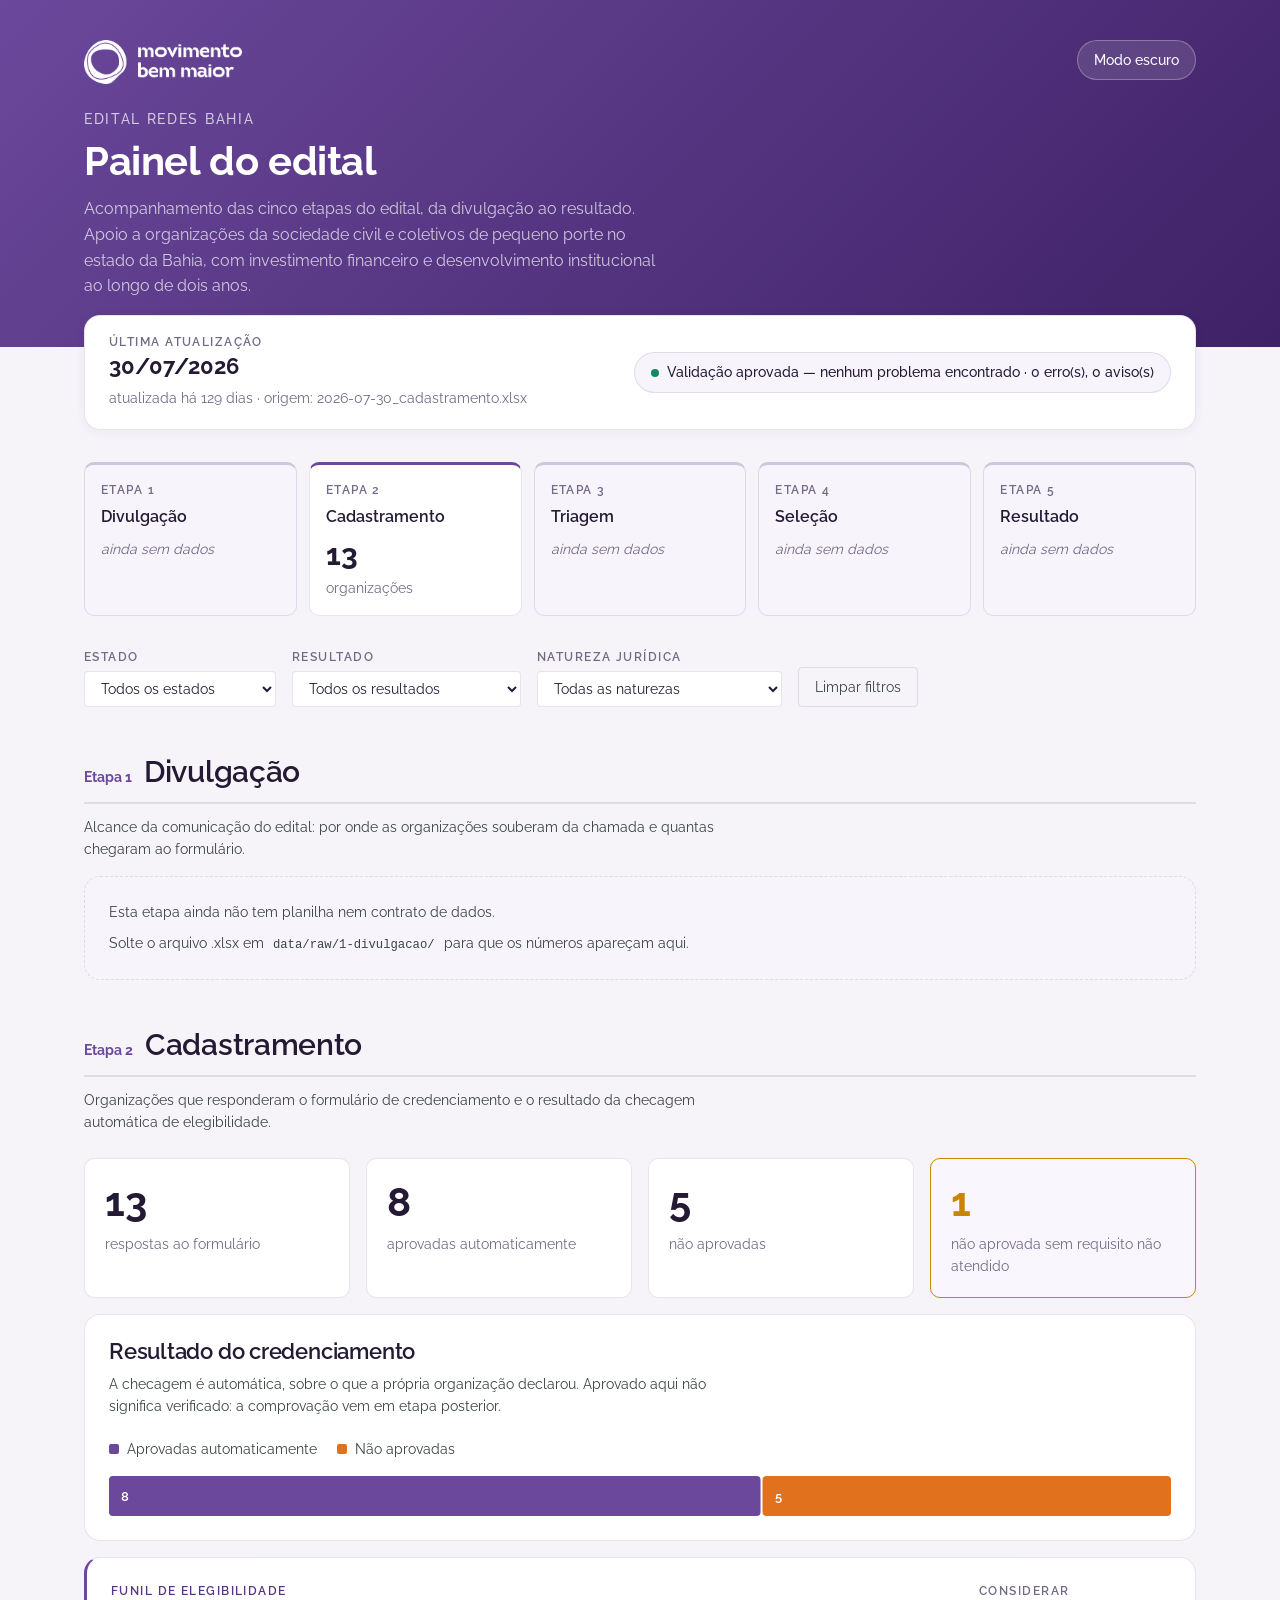
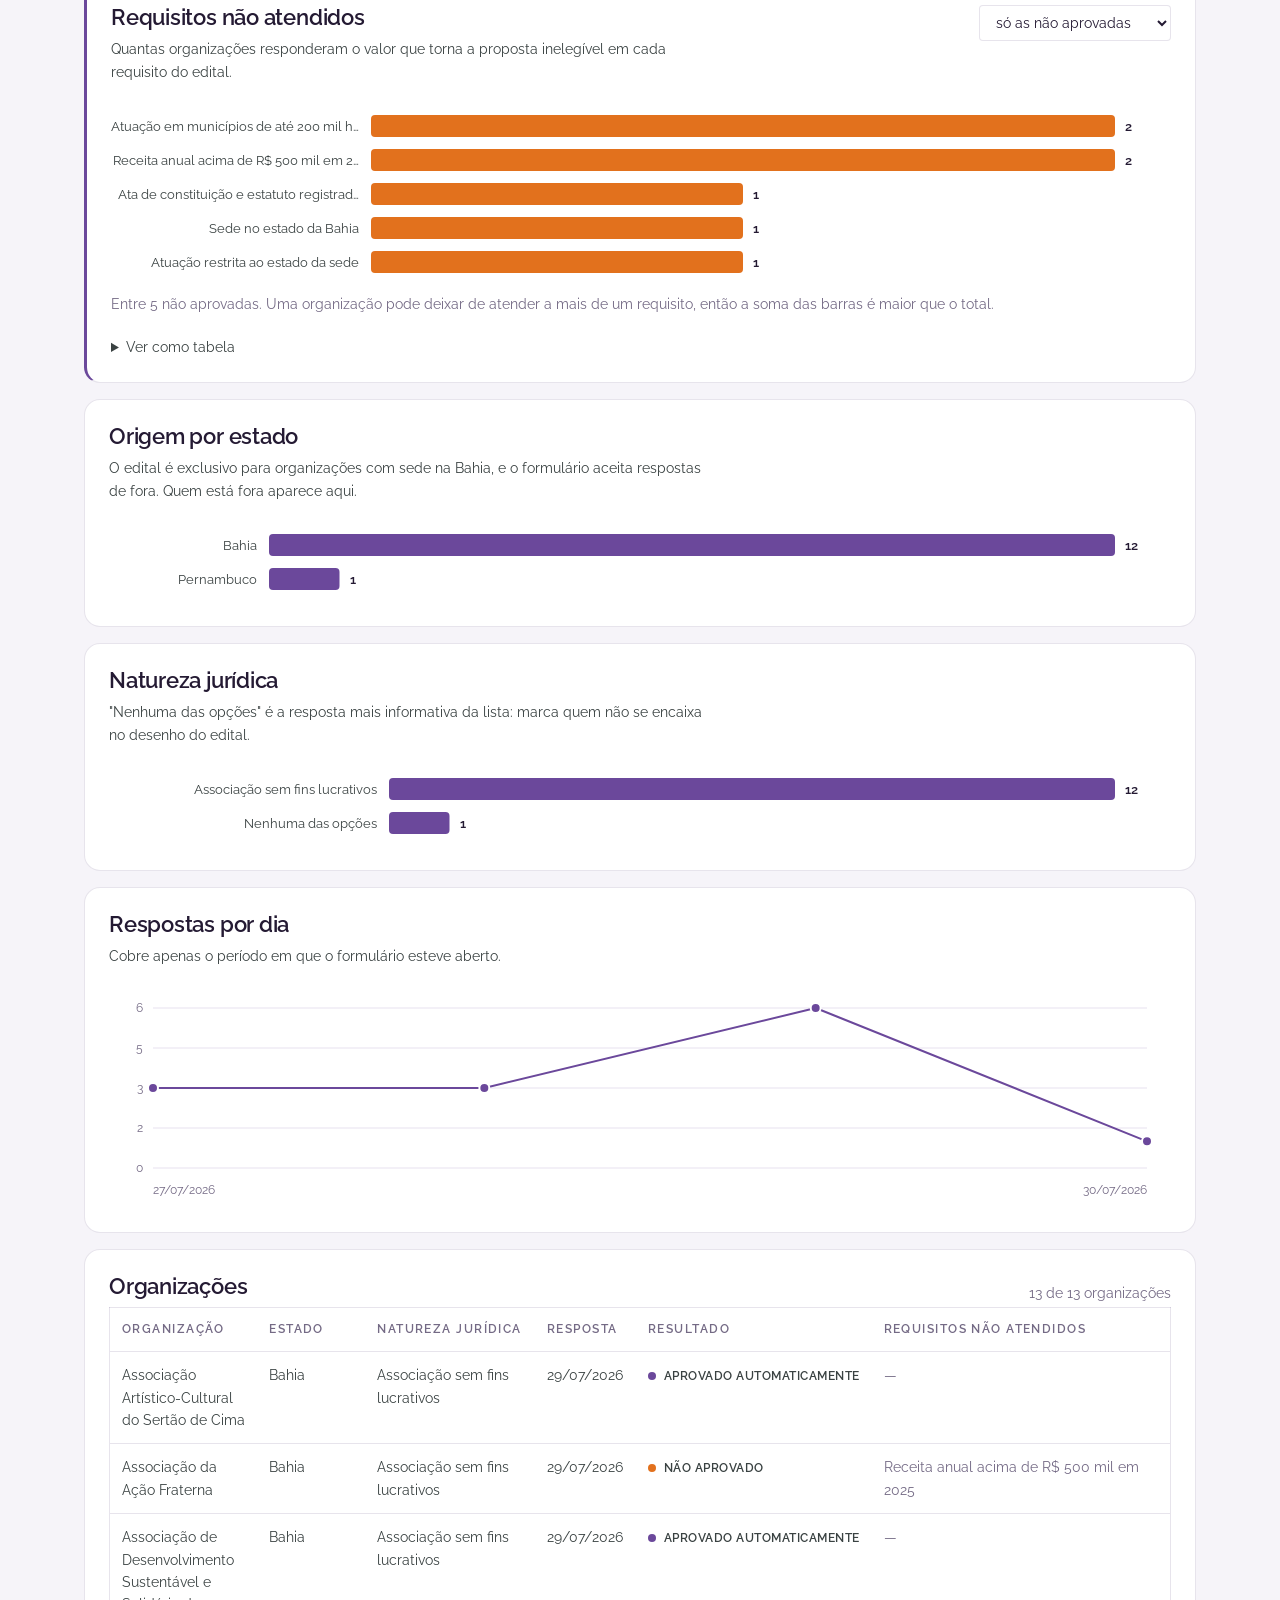
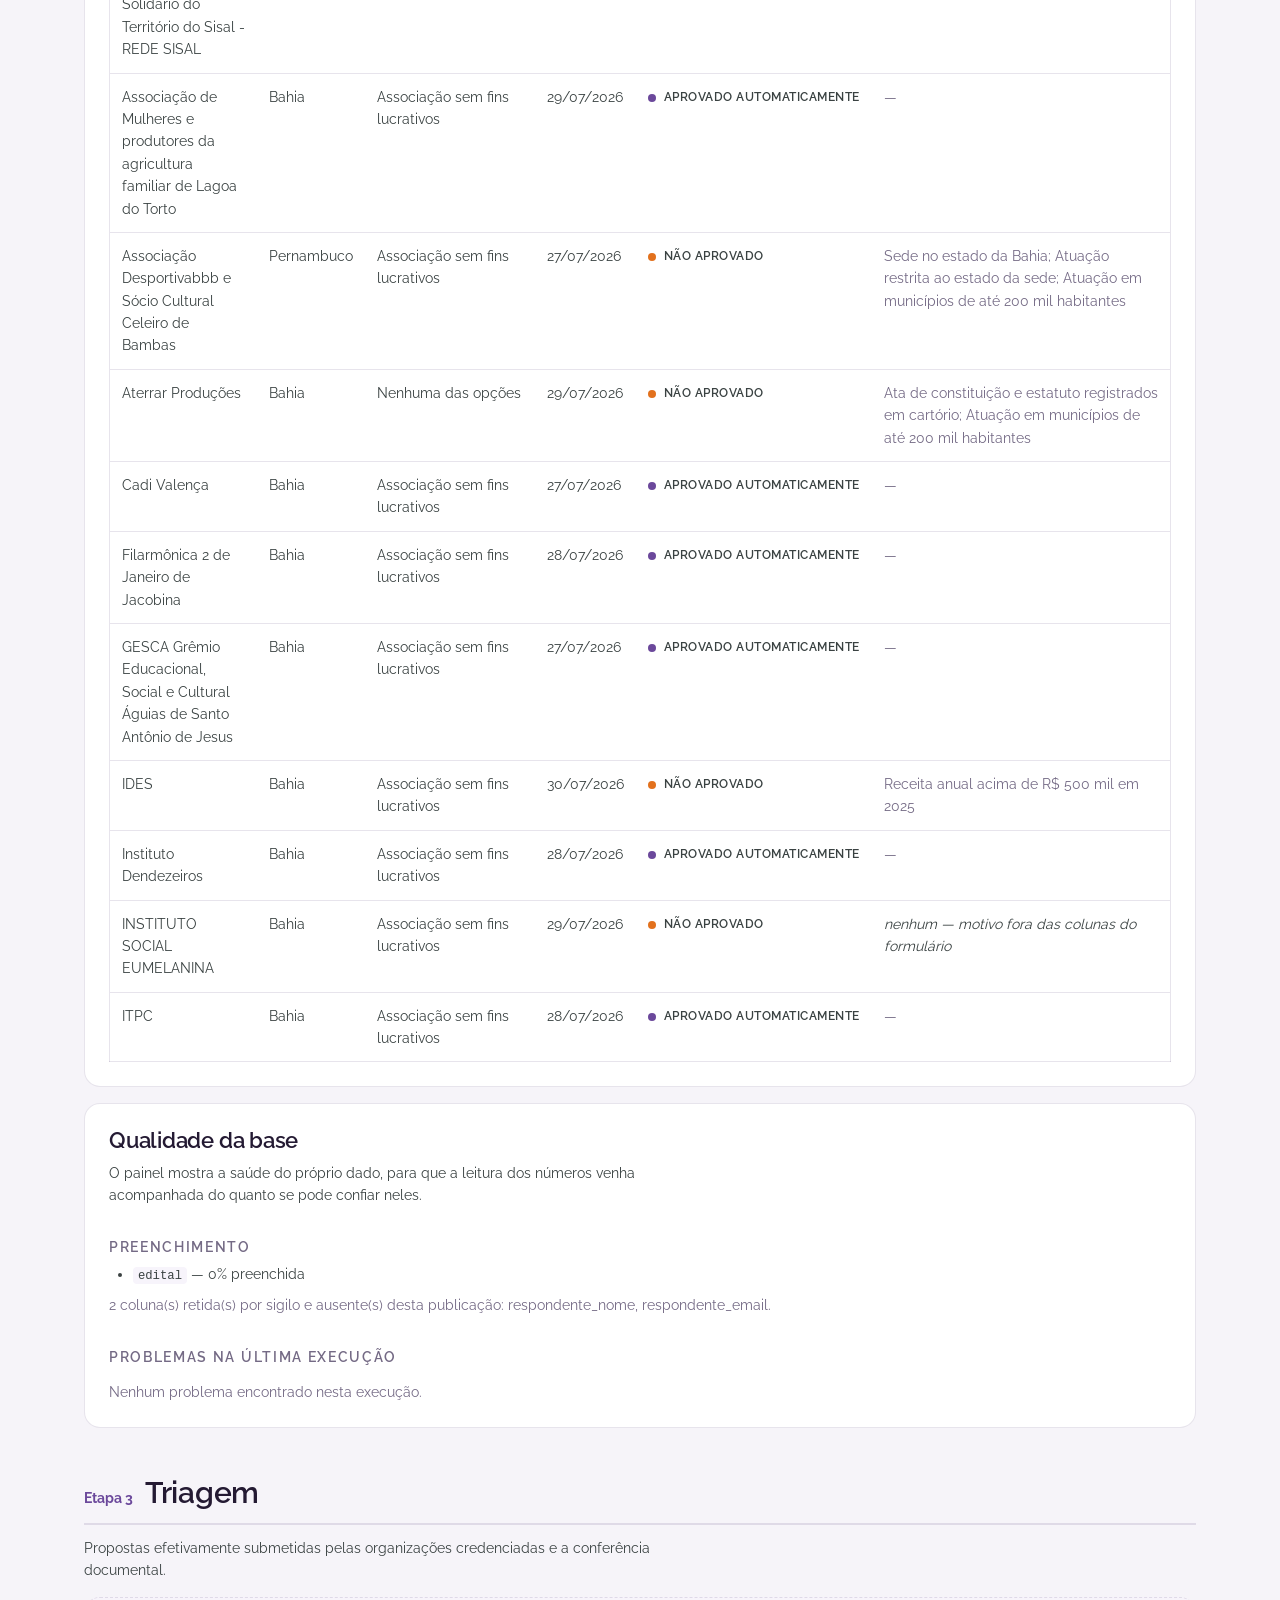
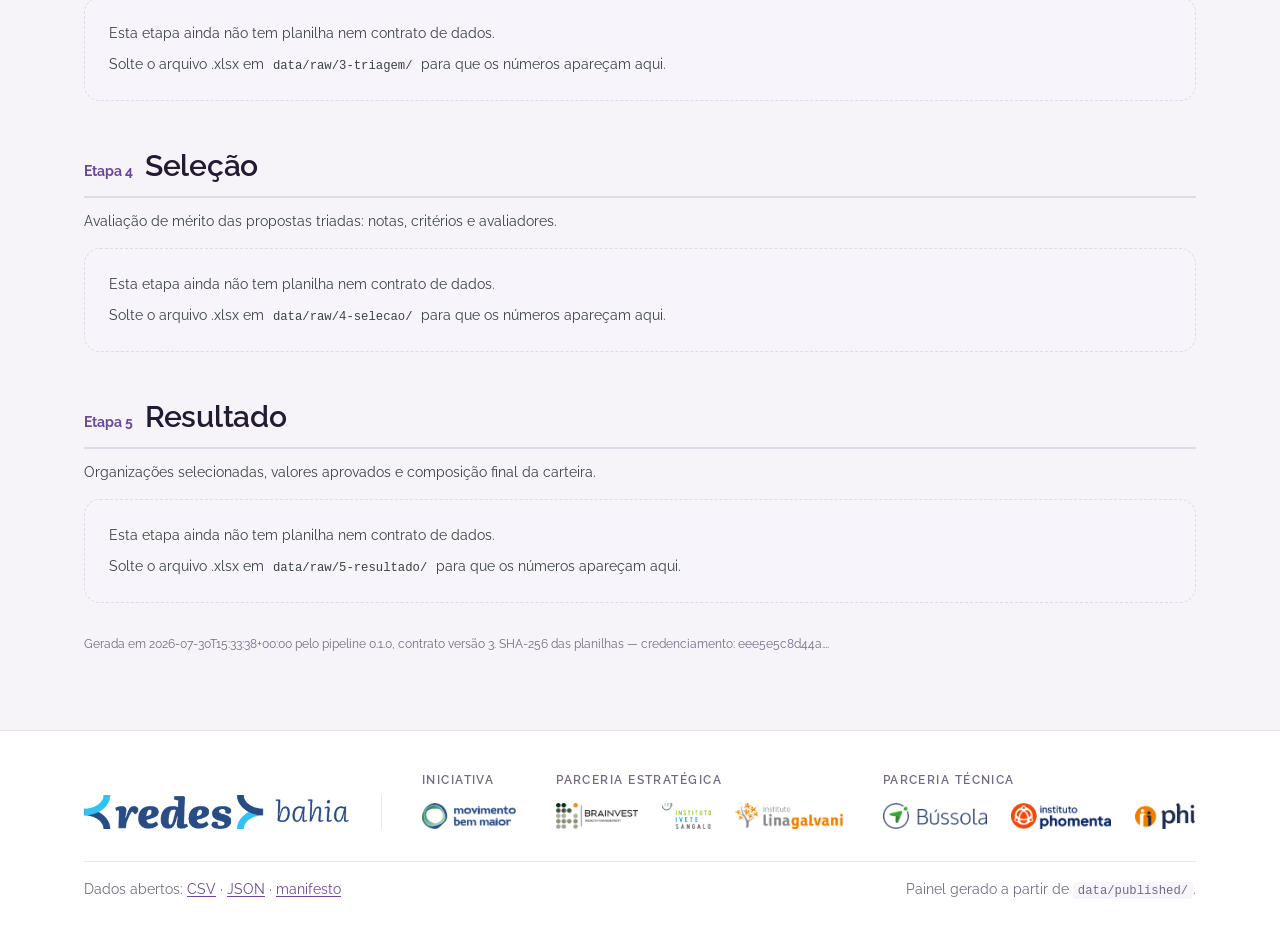
==== commit d7f7ae5b: "painel: versionar CSS e JS contra cache do navegador O painel publicado apareceu quebrado: logos em " ====
--- a/dashboard/index.html
+++ b/dashboard/index.html
@@ -222,8 +222,8 @@
     </div>
 
     <div id="erro" class="caixa-erro" hidden>
-      <h2>A base ainda não foi publicada</h2>
-      <p>
+      <h2 id="erro-titulo">A base ainda não foi publicada</h2>
+      <p id="erro-explicacao">
         Nenhuma planilha foi processada até agora, então não há dados para
         mostrar. Assim que a primeira atualização rodar, esta página passa a
         exibir o painel.
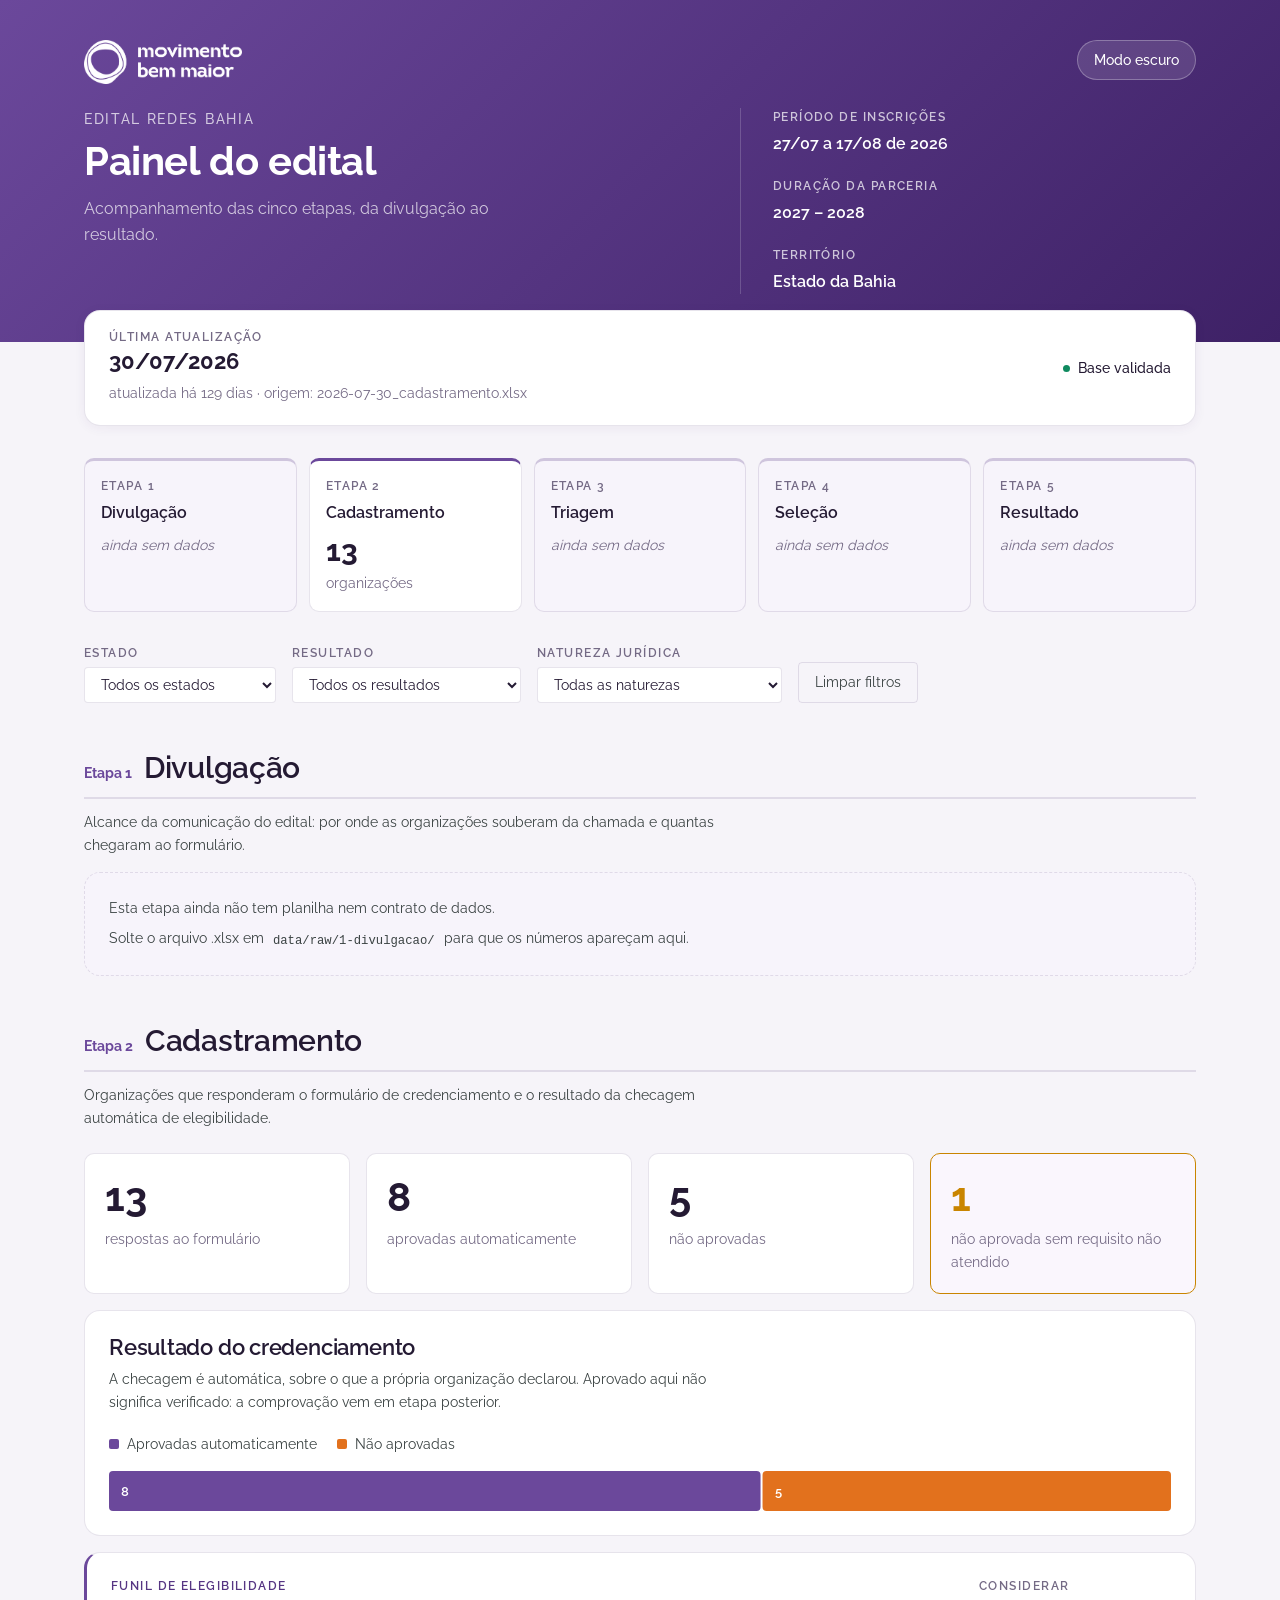
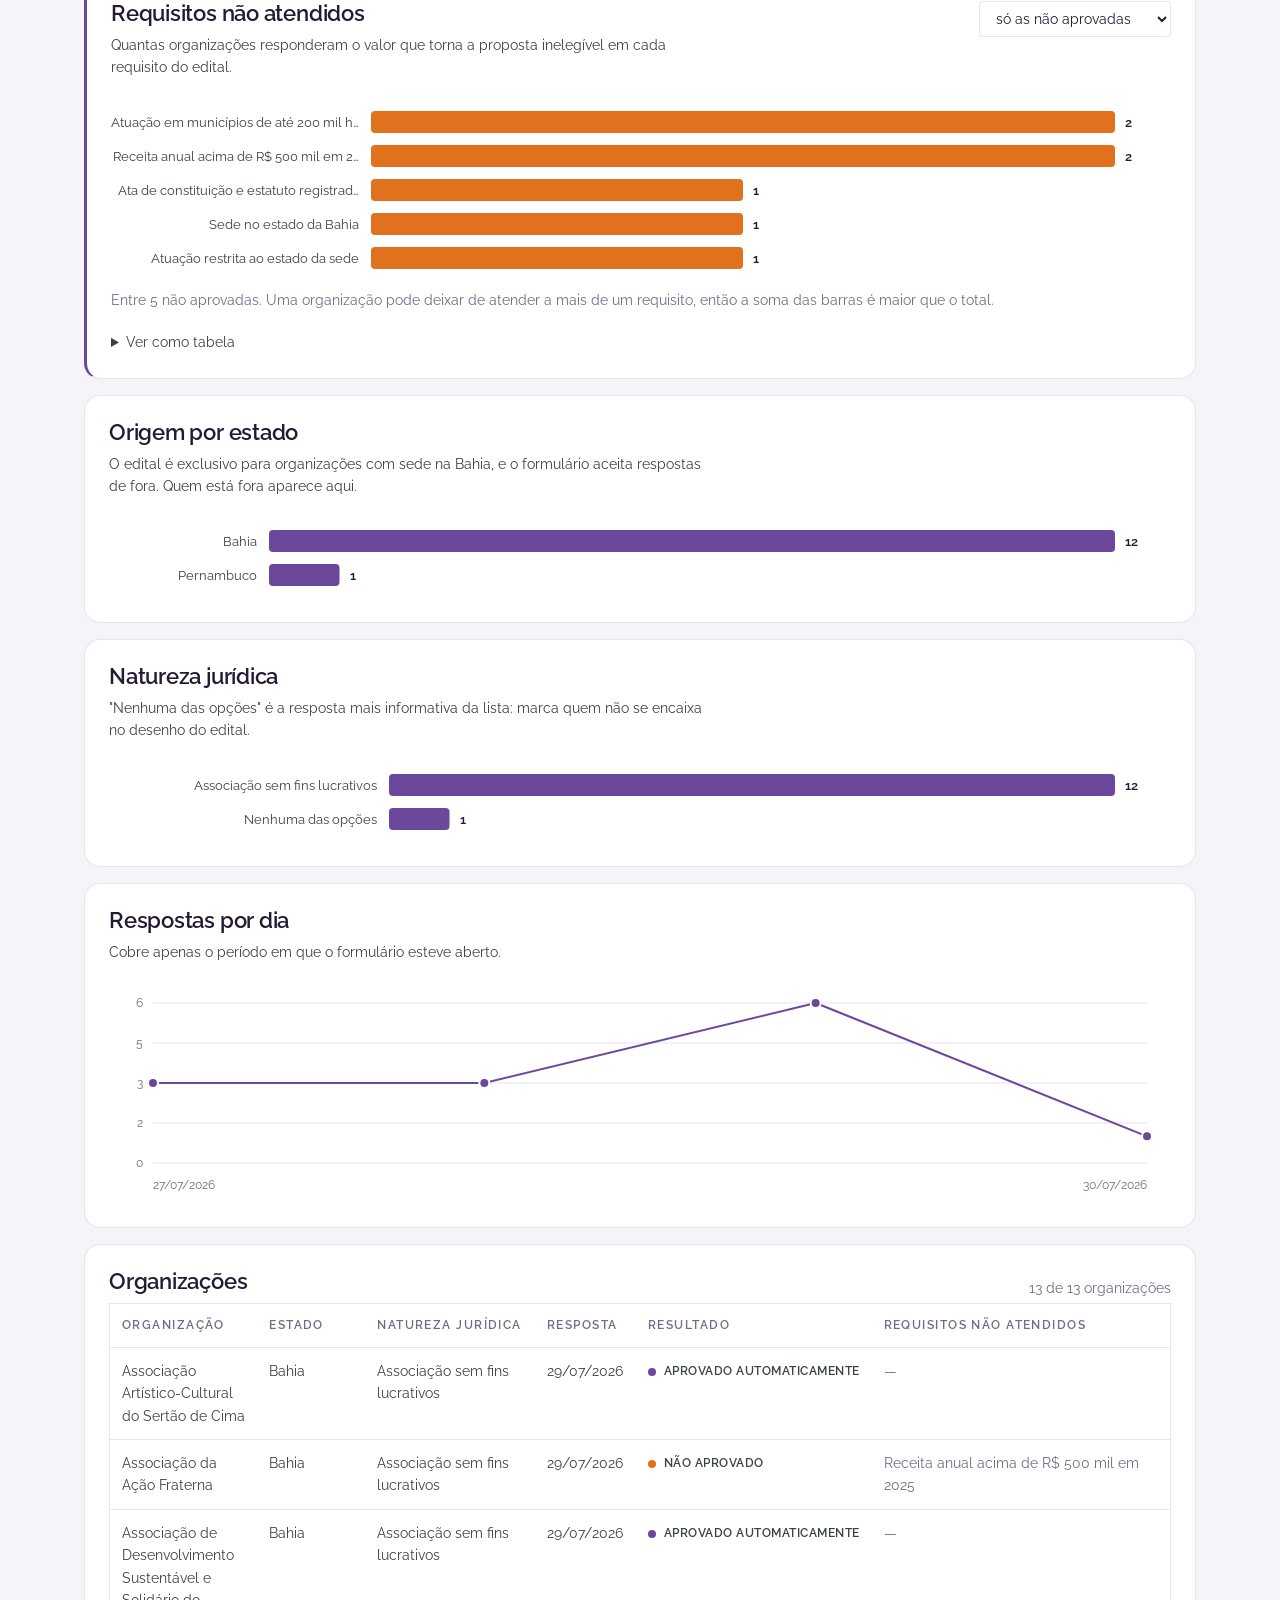
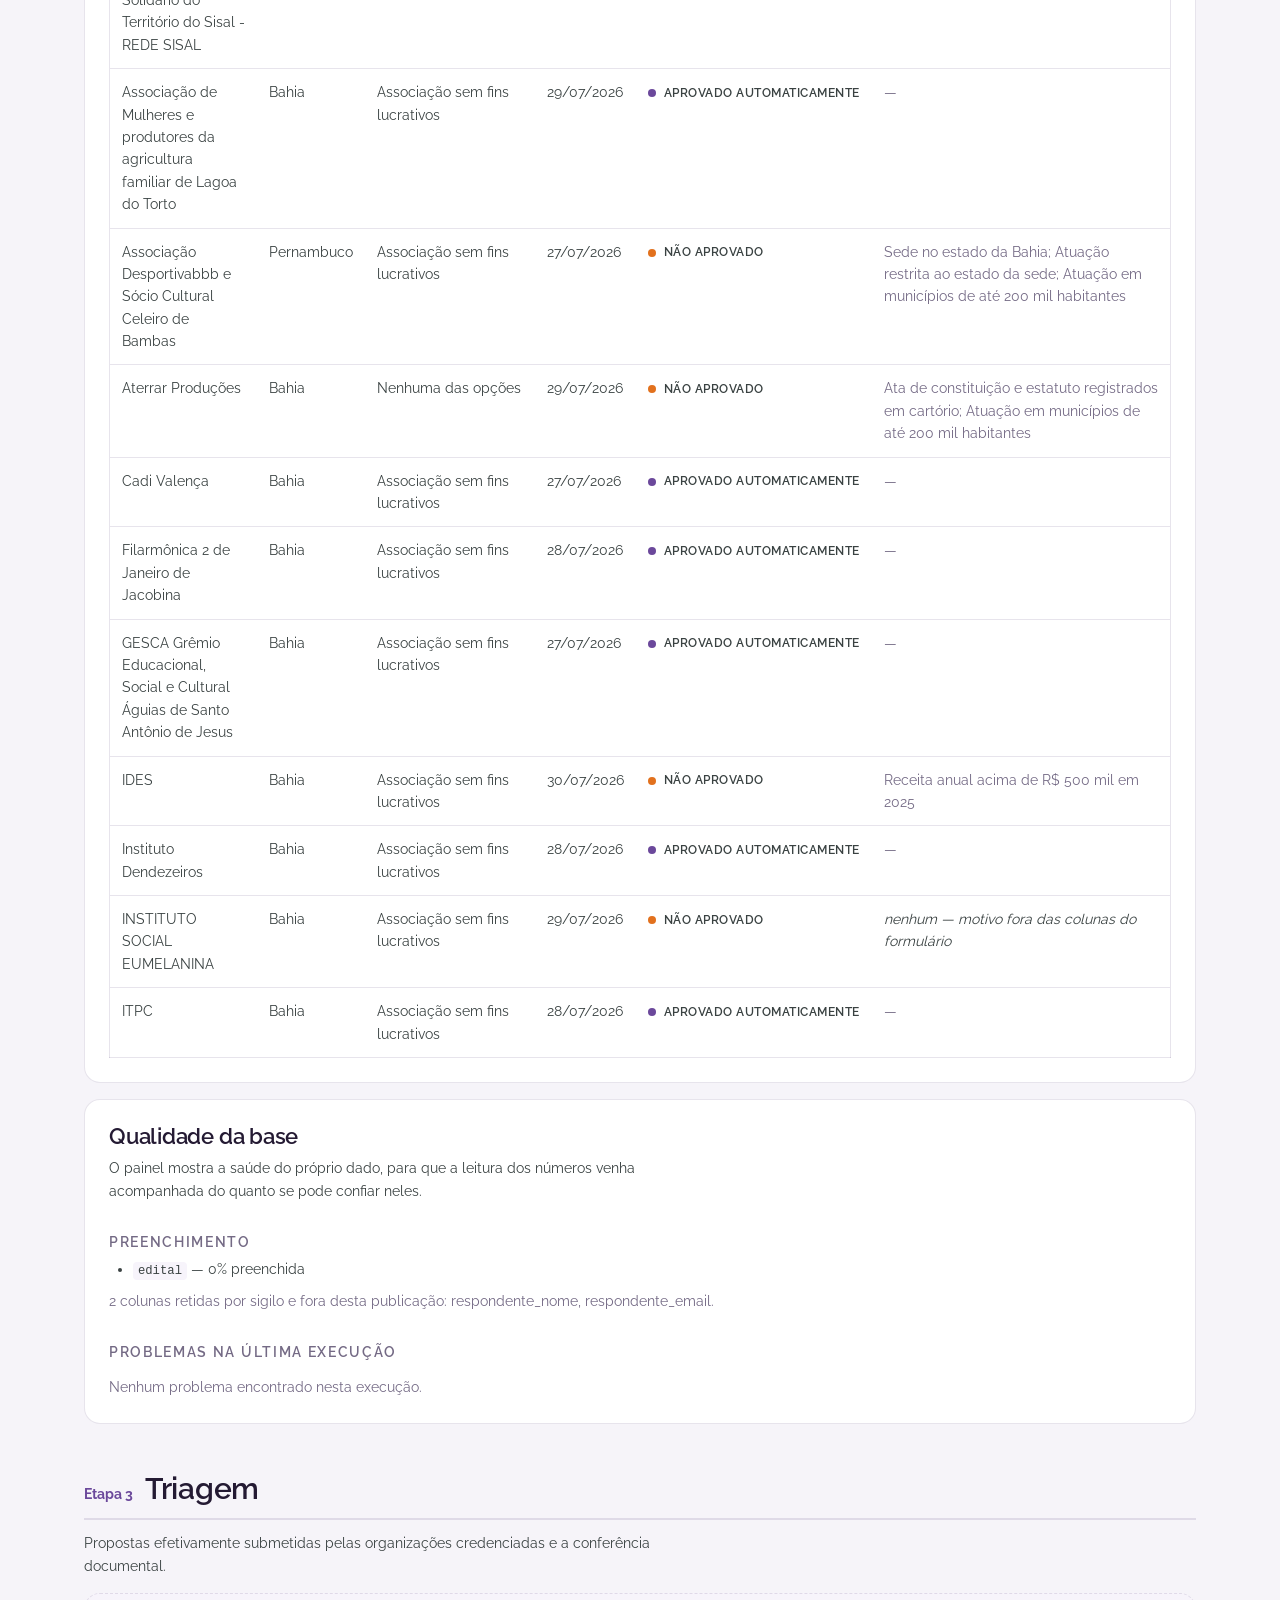
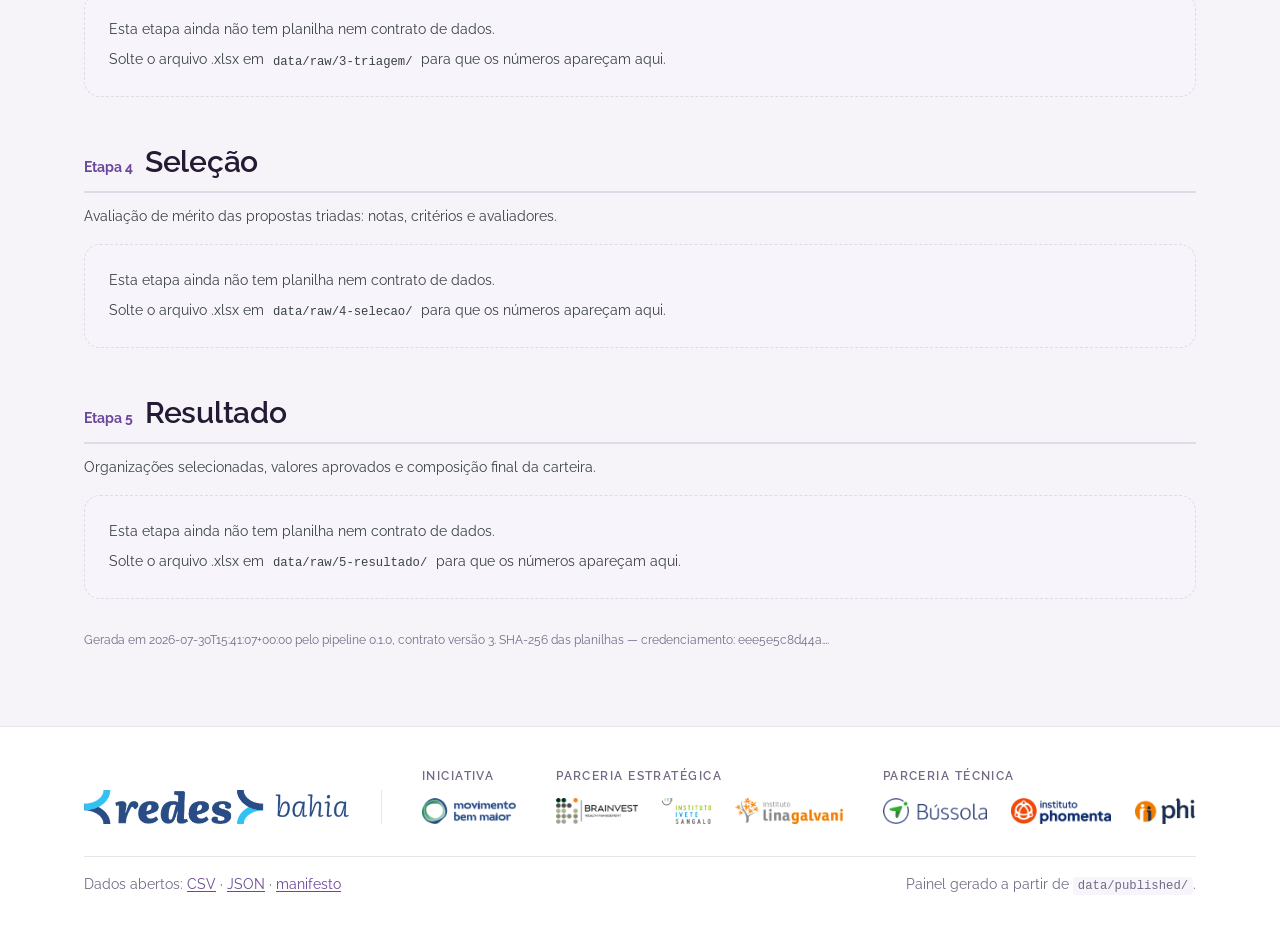
==== commit c3405825: "painel: dados do edital no cabeçalho e selo de validação mais discreto O cabeçalho tinha metade dire" ====
--- a/dashboard/index.html
+++ b/dashboard/index.html
@@ -18,19 +18,32 @@
     <div class="faixa cabecalho-interno">
       <img class="marca" src="assets/marca/logo-movimento-bem-maior-branco.png"
            alt="Movimento Bem Maior" width="431" height="120">
+      <button id="alternar-tema" class="botao-tema" type="button" aria-pressed="false">
+        Modo escuro
+      </button>
+
       <div class="cabecalho-titulo">
         <p class="sobretitulo">Edital Redes Bahia</p>
         <h1>Painel do edital</h1>
         <p class="subtitulo">
-          Acompanhamento das cinco etapas do edital, da divulgação ao resultado.
-          Apoio a organizações da sociedade civil e coletivos de pequeno porte
-          no estado da Bahia, com investimento financeiro e desenvolvimento
-          institucional ao longo de dois anos.
-        </p>
-      </div>
-      <button id="alternar-tema" class="botao-tema" type="button" aria-pressed="false">
-        Modo escuro
-      </button>
+          Acompanhamento das cinco etapas, da divulgação ao resultado.
+        </p>
+      </div>
+
+      <dl class="ficha-edital">
+        <div>
+          <dt>Período de inscrições</dt>
+          <dd id="ficha-inscricoes">—</dd>
+        </div>
+        <div>
+          <dt>Duração da parceria</dt>
+          <dd id="ficha-duracao">—</dd>
+        </div>
+        <div>
+          <dt>Território</dt>
+          <dd id="ficha-territorio">—</dd>
+        </div>
+      </dl>
     </div>
   </header>
 
@@ -46,7 +59,9 @@
           <p id="origem" class="meta">—</p>
         </div>
         <p id="selo-validacao" class="selo">
-          <span class="selo-icone" aria-hidden="true"></span><span class="selo-texto">—</span>
+          <span class="selo-icone" aria-hidden="true"></span>
+          <span class="selo-texto">—</span>
+          <a id="selo-detalhe" href="#t-qualidade" hidden>ver detalhes</a>
         </p>
       </section>
 
--- a/dashboard/assets/painel.css
+++ b/dashboard/assets/painel.css
@@ -80,12 +80,34 @@
 }
 .cabecalho-interno {
   display: grid;
-  grid-template-columns: 1fr auto;
-  gap: var(--e-6) var(--e-8);
+  grid-template-columns: minmax(0, 1.35fr) minmax(0, 1fr);
+  gap: var(--e-6) var(--e-10);
   align-items: start;
 }
 .marca { height: 44px; width: auto; grid-column: 1; }
-.cabecalho-titulo { grid-column: 1 / -1; max-width: 60ch; }
+.cabecalho-titulo { grid-column: 1; max-width: 46ch; }
+
+/* Ficha do edital, como no bloco inferior da capa do regulamento: rótulo em
+   caixa alta espaçada e o valor logo abaixo. Ocupa a metade direita com
+   informação, no lugar de deixá-la vazia. */
+.ficha-edital {
+  grid-column: 2; grid-row: 2 / 4;
+  align-self: end;
+  margin: 0;
+  display: grid; gap: var(--e-5);
+  padding-left: var(--e-8);
+  border-left: 1px solid rgba(255, 255, 255, 0.18);
+}
+.ficha-edital dt {
+  font-size: var(--texto-xs); font-weight: var(--peso-forte);
+  letter-spacing: var(--entreletra-rotulo); text-transform: uppercase;
+  color: var(--tinta-sobre-marca-fraca);
+}
+.ficha-edital dd {
+  margin: var(--e-1) 0 0;
+  font-size: var(--texto-md); font-weight: var(--peso-forte);
+  color: var(--tinta-sobre-marca);
+}
 .cabecalho h1 { color: var(--tinta-sobre-marca); margin-bottom: var(--e-3); }
 .sobretitulo {
   margin: 0 0 var(--e-2);
@@ -146,18 +168,20 @@
   overflow-wrap: anywhere;
 }
 
+/* Sem pílula nem caixa: um ponto, uma frase curta e, quando há o que ver, um
+   link para onde o detalhe já mora. O estado cabe em duas palavras. */
 .selo {
-  display: inline-flex; align-items: center; gap: var(--e-2);
-  margin: 0; padding: var(--e-2) var(--e-4);
-  border-radius: var(--raio-pilula);
-  background: var(--superficie-alt);
-  border: 1px solid var(--borda);
-  font-size: var(--texto-sm); font-weight: var(--peso-medio); color: var(--tinta-1);
-}
+  display: inline-flex; align-items: baseline; gap: var(--e-2);
+  margin: 0;
+  font-size: var(--texto-sm); color: var(--tinta-2);
+}
+.selo-texto { font-weight: var(--peso-medio); color: var(--tinta-1); }
 .selo-icone {
-  width: 8px; height: 8px; border-radius: 50%;
+  width: 7px; height: 7px; border-radius: 50%;
   background: var(--tinta-3); flex: none;
-}
+  transform: translateY(-1px);
+}
+#selo-detalhe { font-size: var(--texto-sm); }
 .selo[data-status="aprovado"] .selo-icone   { background: var(--status-ok); }
 .selo[data-status="com_avisos"] .selo-icone { background: var(--status-atencao); }
 .selo[data-status="reprovado"] .selo-icone  { background: var(--status-critico); }
@@ -487,6 +511,16 @@
 
 /* --- Responsivo ------------------------------------------------------------ */
 
+@media (max-width: 860px) {
+  .cabecalho-interno { grid-template-columns: 1fr; }
+  .ficha-edital {
+    grid-column: 1; grid-row: auto;
+    grid-template-columns: repeat(auto-fit, minmax(160px, 1fr));
+    padding-left: 0; padding-top: var(--e-5);
+    border-left: none; border-top: 1px solid rgba(255, 255, 255, 0.18);
+  }
+}
+
 @media (max-width: 640px) {
   .faixa { padding-inline: var(--e-4); }
   h1 { font-size: var(--texto-2xl); }
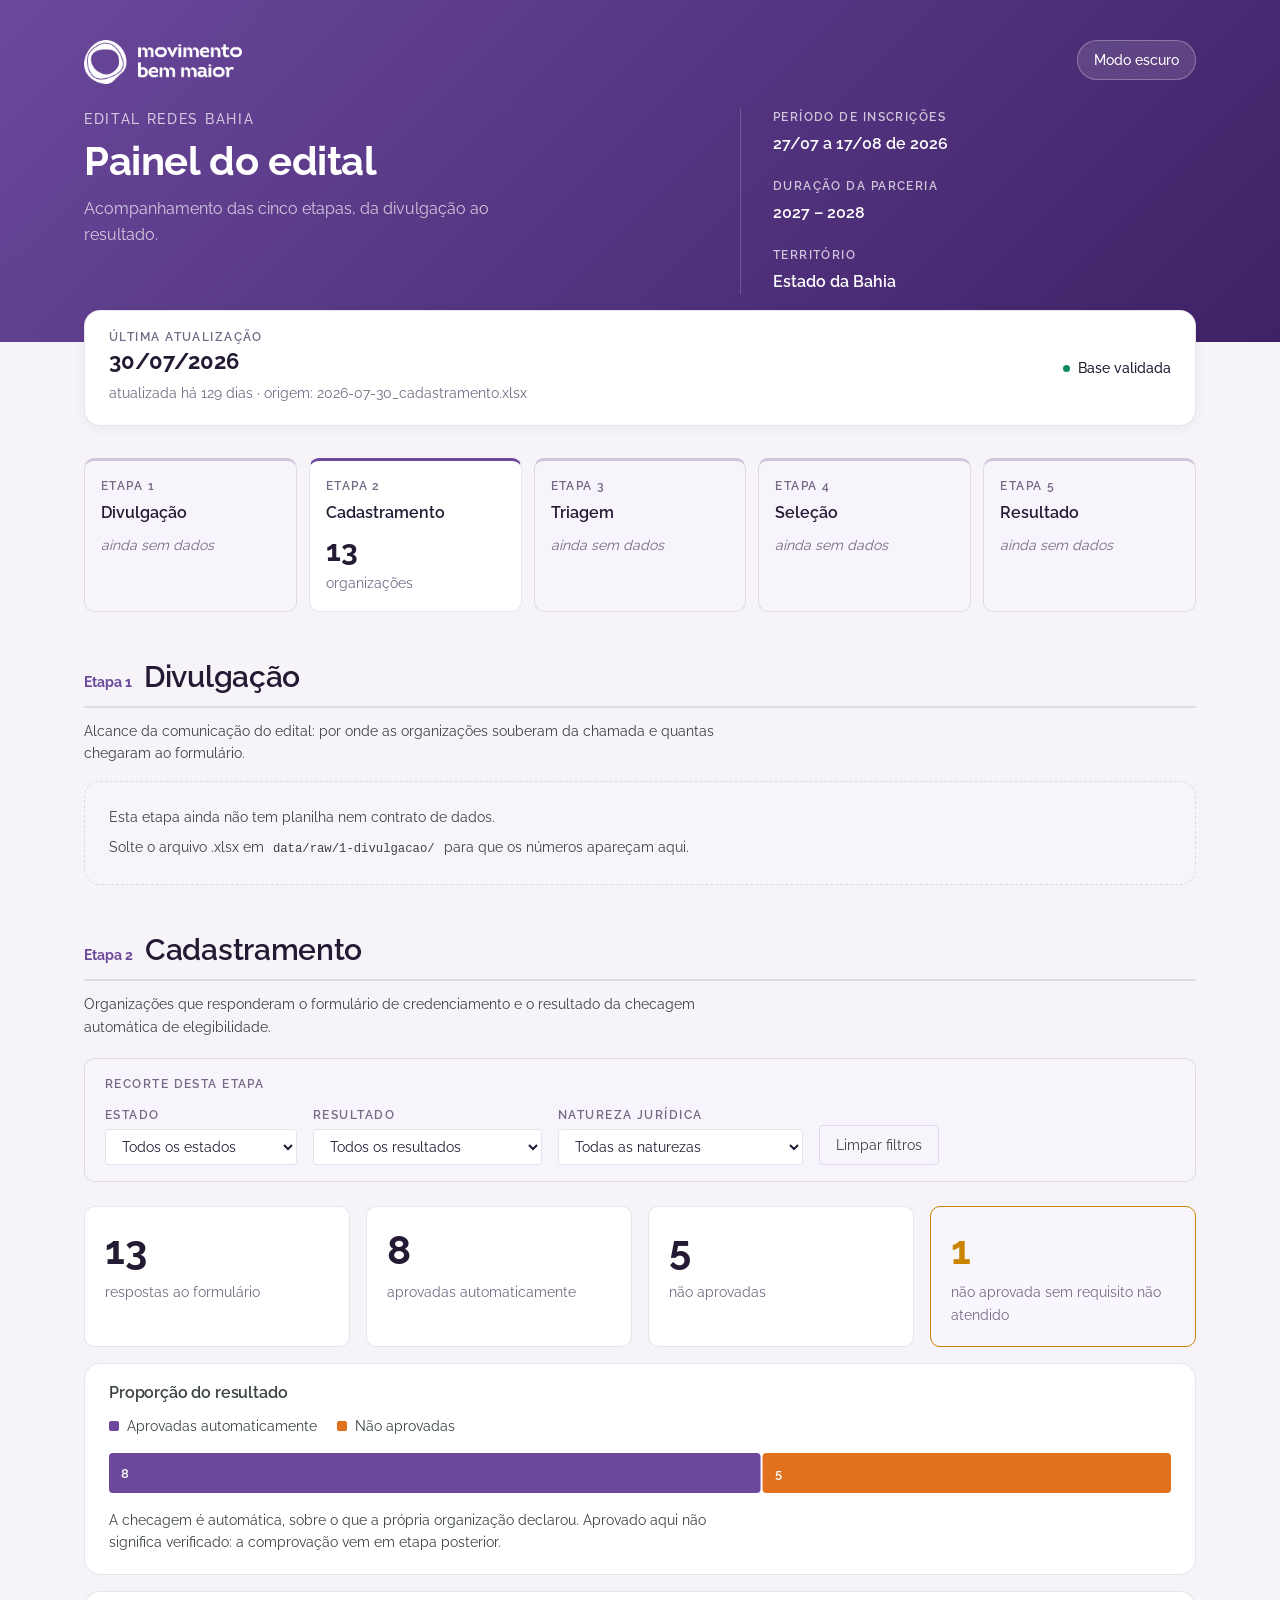
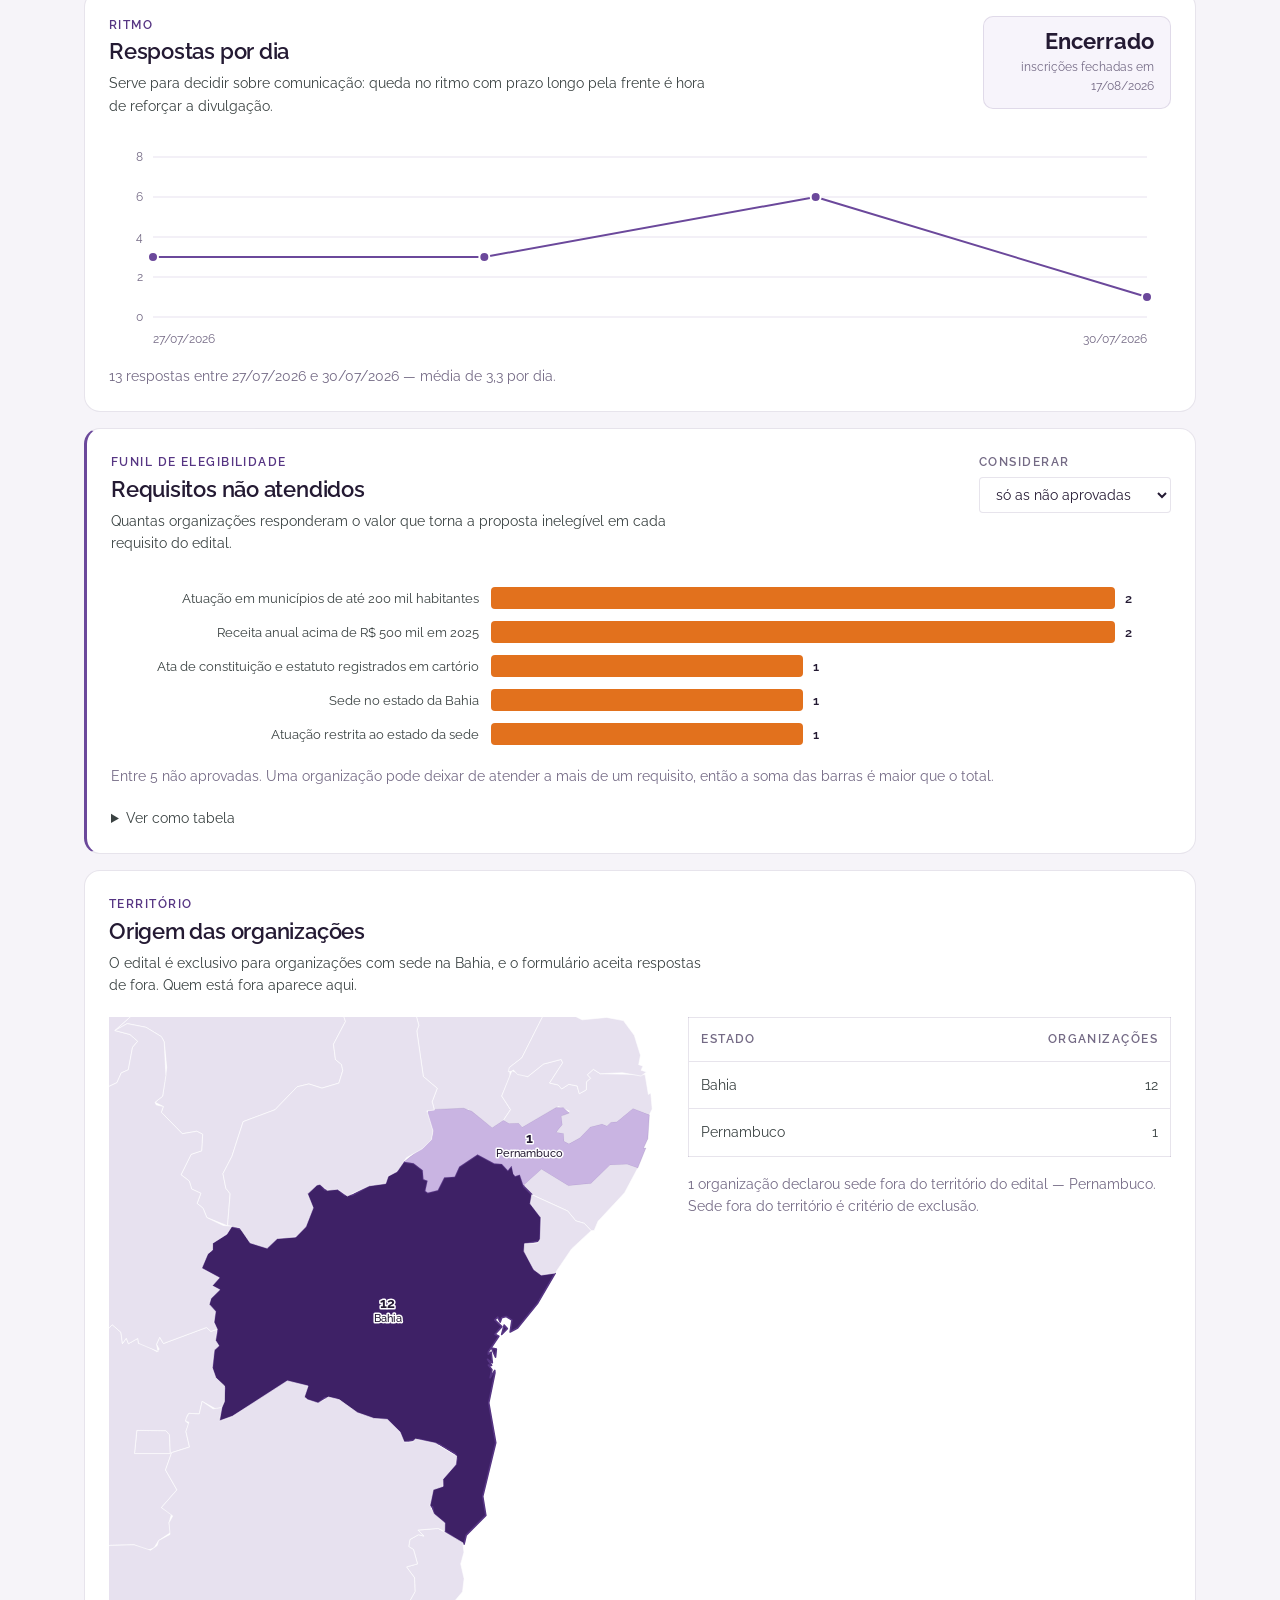
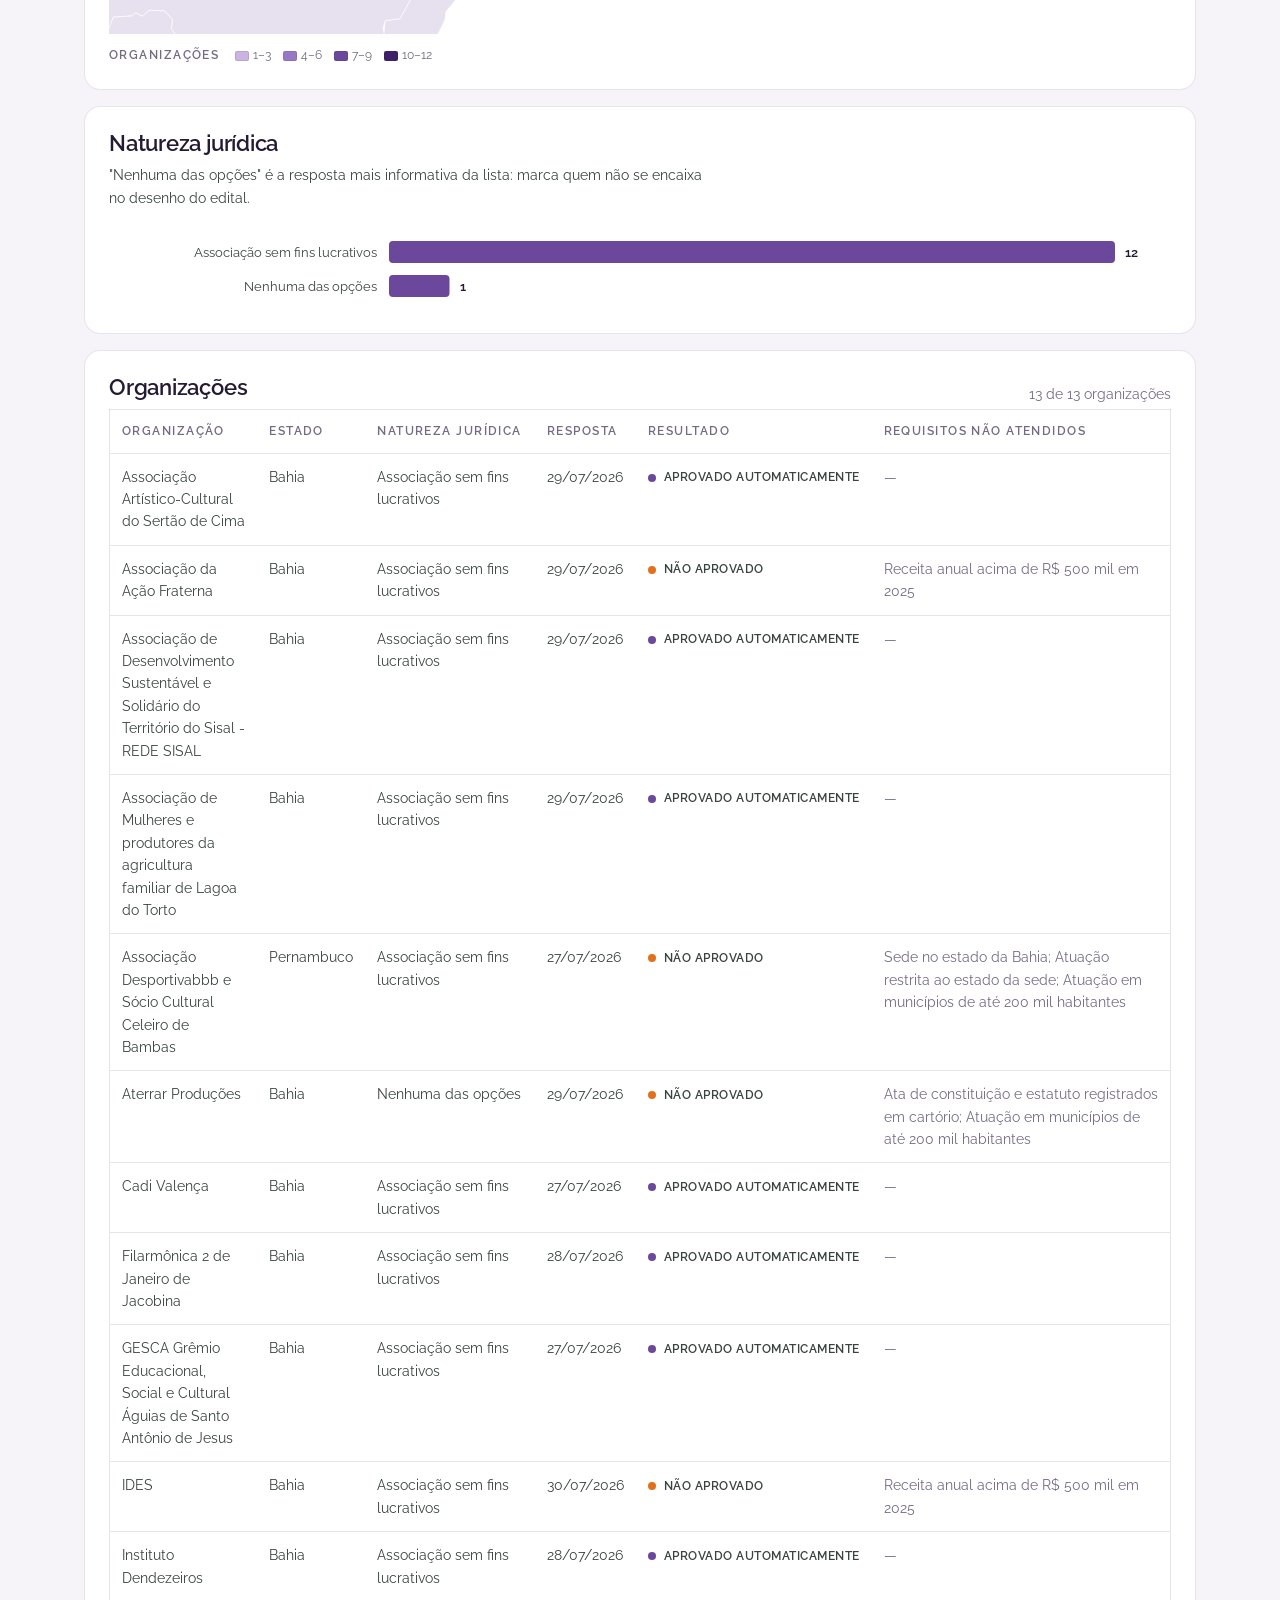
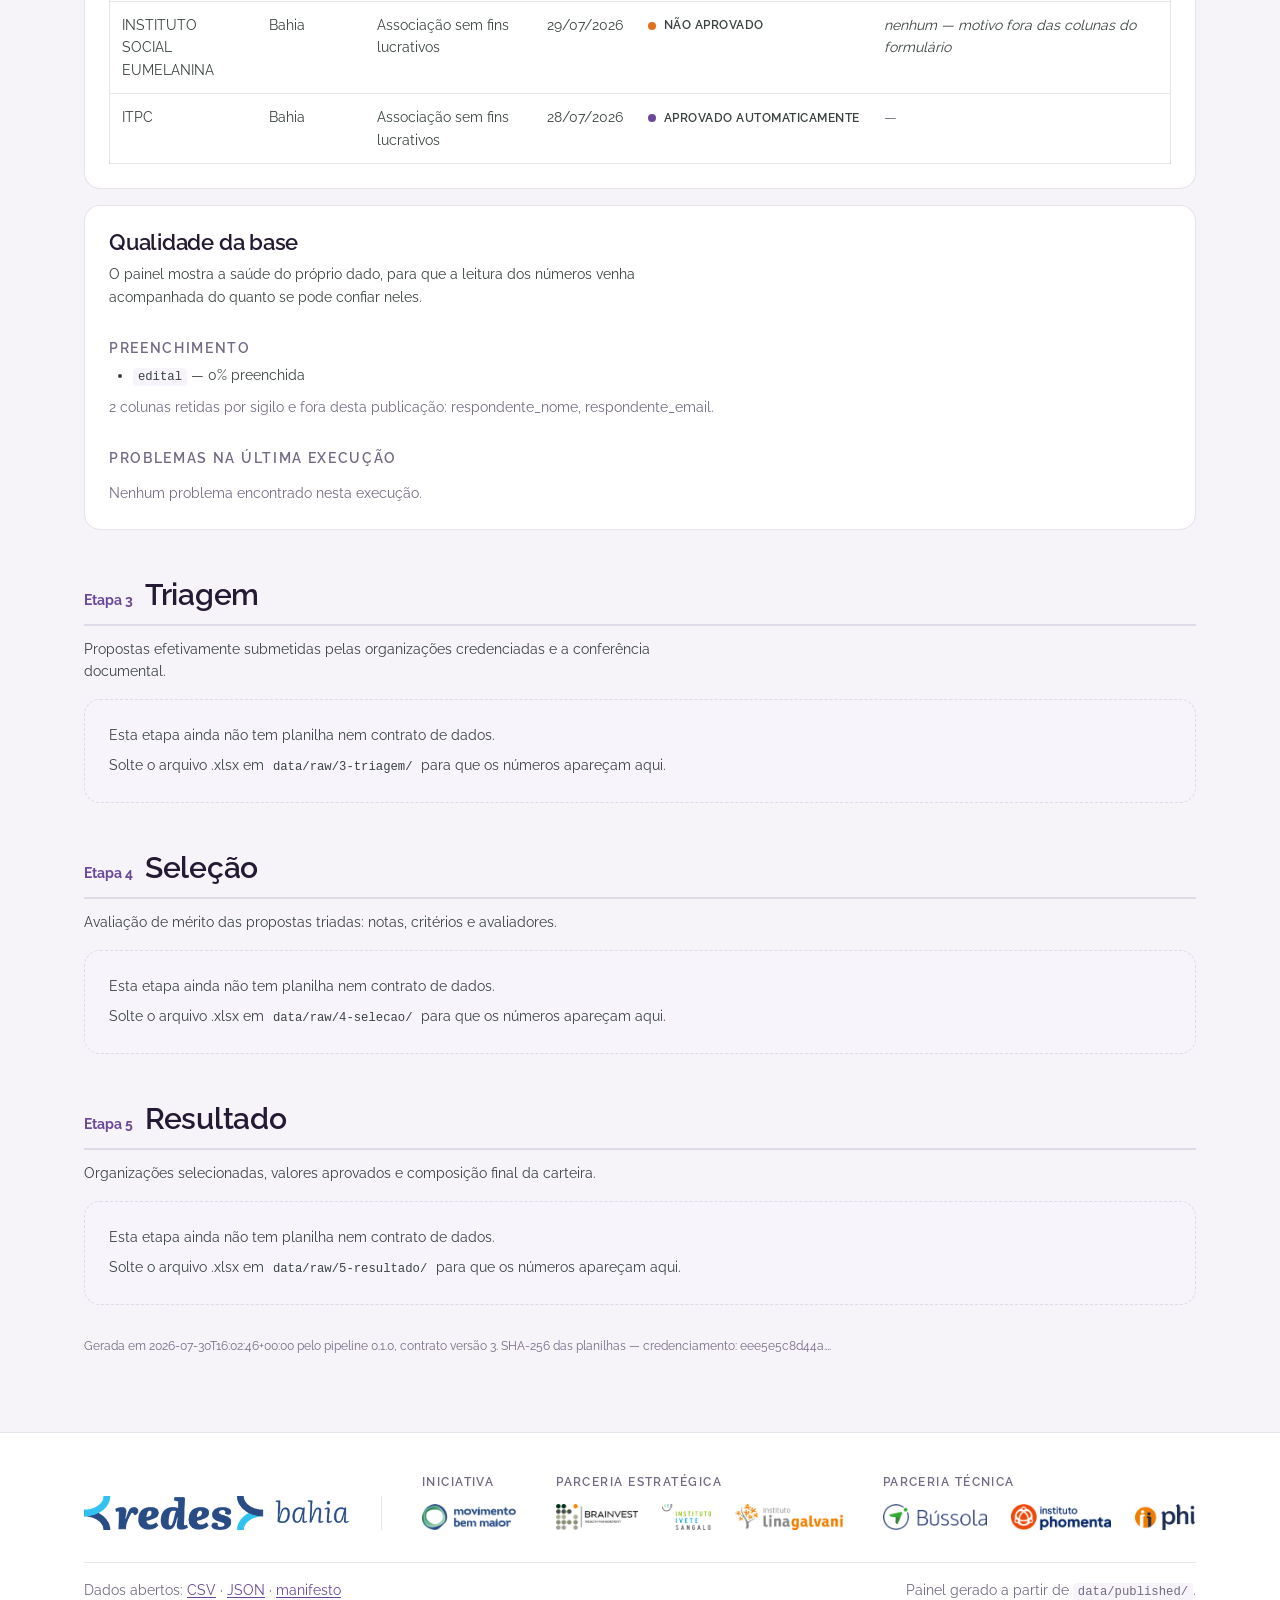
==== commit 32d33672: "etapa 2: mapa do território, filtros no lugar certo e leitura de decisão Três pedidos que se resolve" ====
--- a/dashboard/index.html
+++ b/dashboard/index.html
@@ -70,7 +70,19 @@
         <ol id="funil-etapas" class="funil-etapas"></ol>
       </section>
 
-      <section class="filtros" aria-label="Filtros">
+      <div id="etapas">
+      <section class="secao-etapa" data-etapa="cadastramento">
+        <header class="secao-etapa-cabecalho">
+          <span class="secao-etapa-numero"></span>
+          <h2></h2>
+        </header>
+        <p class="secao-etapa-resumo"></p>
+
+      <!-- Os filtros vivem DENTRO da etapa porque é só sobre ela que agem.
+           No topo da página eles pareciam comandar o painel inteiro, inclusive
+           o funil das cinco etapas, que eles não tocam. -->
+      <section class="filtros" aria-labelledby="t-filtros">
+        <p id="t-filtros" class="filtros-titulo">Recorte desta etapa</p>
         <div class="filtros-campos">
           <label>
             <span>Estado</span>
@@ -87,17 +99,9 @@
           <button id="limpar-filtros" type="button" class="botao-secundario">Limpar filtros</button>
         </div>
         <p id="aviso-filtro" class="aviso-filtro" hidden>
-          Os números abaixo consideram apenas o recorte selecionado.
-        </p>
-      </section>
-
-      <div id="etapas">
-      <section class="secao-etapa" data-etapa="cadastramento">
-        <header class="secao-etapa-cabecalho">
-          <span class="secao-etapa-numero"></span>
-          <h2></h2>
-        </header>
-        <p class="secao-etapa-resumo"></p>
+          Os números do cadastramento consideram apenas o recorte selecionado.
+        </p>
+      </section>
 
       <section class="grade-kpi" aria-label="Números gerais">
         <article class="kpi" id="kpi-total"><p class="valor">—</p><p class="rotulo-kpi">—</p></article>
@@ -106,22 +110,37 @@
         <article class="kpi" id="kpi-semmotivo"><p class="valor">—</p><p class="rotulo-kpi">—</p></article>
       </section>
 
-      <section class="bloco" aria-labelledby="t-resultado">
-        <header class="bloco-cabecalho">
-          <div>
-            <h2 id="t-resultado">Resultado do credenciamento</h2>
-            <p class="bloco-descricao">
-              A checagem é automática, sobre o que a própria organização
-              declarou. Aprovado aqui não significa verificado: a comprovação
-              vem em etapa posterior.
-            </p>
-          </div>
-        </header>
+      <section class="bloco bloco-compacto" aria-labelledby="t-resultado">
+        <h2 id="t-resultado" class="titulo-compacto">Proporção do resultado</h2>
         <div class="legenda">
           <span class="chave"><i style="background: var(--serie-1)"></i>Aprovadas automaticamente</span>
           <span class="chave"><i style="background: var(--serie-2)"></i>Não aprovadas</span>
         </div>
         <div id="grafico-resultado" class="area-grafico"></div>
+        <p class="bloco-descricao">
+          A checagem é automática, sobre o que a própria organização declarou.
+          Aprovado aqui não significa verificado: a comprovação vem em etapa
+          posterior.
+        </p>
+      </section>
+
+      <section class="bloco" aria-labelledby="t-evolucao">
+        <header class="bloco-cabecalho">
+          <div>
+            <p class="etiqueta">Ritmo</p>
+            <h2 id="t-evolucao">Respostas por dia</h2>
+            <p class="bloco-descricao">
+              Serve para decidir sobre comunicação: queda no ritmo com prazo
+              longo pela frente é hora de reforçar a divulgação.
+            </p>
+          </div>
+          <p id="prazo-inscricoes" class="cartao-prazo" hidden>
+            <span class="cartao-prazo-valor">—</span>
+            <span class="cartao-prazo-rotulo">—</span>
+          </p>
+        </header>
+        <div id="grafico-evolucao" class="area-grafico"></div>
+        <p id="nota-ritmo" class="meta"></p>
       </section>
 
       <section class="bloco bloco-destaque" aria-labelledby="t-criterios">
@@ -150,32 +169,33 @@
         </details>
       </section>
 
-      <div class="duas-colunas">
-        <section class="bloco" aria-labelledby="t-estado">
-          <h2 id="t-estado">Origem por estado</h2>
-          <p class="bloco-descricao">
-            O edital é exclusivo para organizações com sede na Bahia, e o
-            formulário aceita respostas de fora. Quem está fora aparece aqui.
-          </p>
-          <div id="grafico-estado" class="area-grafico"></div>
-        </section>
-
-        <section class="bloco" aria-labelledby="t-natureza">
-          <h2 id="t-natureza">Natureza jurídica</h2>
-          <p class="bloco-descricao">
-            "Nenhuma das opções" é a resposta mais informativa da lista: marca
-            quem não se encaixa no desenho do edital.
-          </p>
-          <div id="grafico-natureza" class="area-grafico"></div>
-        </section>
-      </div>
-
-      <section class="bloco" aria-labelledby="t-evolucao">
-        <h2 id="t-evolucao">Respostas por dia</h2>
+      <section class="bloco" aria-labelledby="t-territorio">
+        <header class="bloco-cabecalho">
+          <div>
+            <p class="etiqueta">Território</p>
+            <h2 id="t-territorio">Origem das organizações</h2>
+            <p id="descricao-territorio" class="bloco-descricao">
+              O edital é exclusivo para organizações com sede na Bahia, e o
+              formulário aceita respostas de fora. Quem está fora aparece aqui.
+            </p>
+          </div>
+        </header>
+        <div class="mapa-e-tabela">
+          <div id="mapa-territorio" class="area-mapa-caixa"></div>
+          <div class="mapa-lateral">
+            <div id="tabela-territorio" class="rolagem"></div>
+            <p id="nota-territorio" class="meta"></p>
+          </div>
+        </div>
+      </section>
+
+      <section class="bloco" aria-labelledby="t-natureza">
+        <h2 id="t-natureza">Natureza jurídica</h2>
         <p class="bloco-descricao">
-          Cobre apenas o período em que o formulário esteve aberto.
-        </p>
-        <div id="grafico-evolucao" class="area-grafico"></div>
+          "Nenhuma das opções" é a resposta mais informativa da lista: marca
+          quem não se encaixa no desenho do edital.
+        </p>
+        <div id="grafico-natureza" class="area-grafico"></div>
       </section>
 
       <section class="bloco" aria-labelledby="t-organizacoes">
--- a/dashboard/assets/painel.css
+++ b/dashboard/assets/painel.css
@@ -237,9 +237,24 @@
   font-variant-numeric: tabular-nums;
 }
 
-/* --- Filtros --------------------------------------------------------------- */
-
-.filtros { margin-top: var(--e-8); }
+/* --- Filtros ---------------------------------------------------------------
+   Vivem dentro da seção da etapa, e a caixa é o que diz isso: solto no topo da
+   página, o mesmo controle parecia comandar o painel inteiro — inclusive o
+   funil das cinco etapas, sobre o qual ele não tem efeito nenhum. */
+
+.filtros {
+  margin-top: var(--e-5);
+  padding: var(--e-4) var(--e-5);
+  background: var(--superficie-alt);
+  border: 1px solid var(--borda);
+  border-radius: var(--raio-md);
+}
+.filtros-titulo {
+  margin: 0 0 var(--e-3);
+  font-size: var(--texto-xs); font-weight: var(--peso-forte);
+  text-transform: uppercase; letter-spacing: var(--entreletra-rotulo);
+  color: var(--tinta-3);
+}
 .filtros-campos {
   display: flex; flex-wrap: wrap; gap: var(--e-4); align-items: flex-end;
 }
@@ -306,6 +321,14 @@
   margin-top: var(--e-4);
 }
 .bloco-destaque { border-left: 3px solid var(--serie-1); }
+/* Bloco que existe só para dar forma a um número já mostrado nos KPIs: título
+   miúdo e descrição depois do gráfico, para não competir com a seção. */
+.bloco-compacto { padding-block: var(--e-5); }
+.titulo-compacto {
+  margin: 0 0 var(--e-3);
+  font-size: var(--texto-md); font-weight: var(--peso-forte); color: var(--tinta-2);
+}
+.bloco-compacto .bloco-descricao { margin: var(--e-4) 0 0; }
 .bloco-cabecalho {
   display: flex; flex-wrap: wrap; gap: var(--e-4);
   align-items: flex-start; justify-content: space-between;
@@ -367,6 +390,96 @@
 .grafico .linha { stroke-width: 2; stroke-linejoin: round; stroke-linecap: round; }
 .grafico .marcador { stroke: var(--superficie); stroke-width: 2; }
 .grafico .barra:hover rect { opacity: 0.82; }
+
+/* --- Mapa ------------------------------------------------------------------
+   Coroplético em SVG, desenhado por assets/mapa.js sobre a malha em
+   assets/geo/. O preenchimento vem inline (rampa sequencial dos tokens); aqui
+   ficam só traço, tipografia e arranjo. */
+
+.mapa-e-tabela {
+  display: grid;
+  grid-template-columns: minmax(0, 1.15fr) minmax(0, 1fr);
+  gap: var(--e-6);
+  align-items: start;
+}
+.mapa-lateral { display: flex; flex-direction: column; gap: var(--e-4); }
+.mapa-lateral .meta { margin: 0; }
+.area-mapa-caixa { min-width: 0; }
+.mapa { display: block; width: 100%; height: auto; }
+
+.mapa .area-mapa {
+  stroke: var(--superficie);
+  stroke-width: 0.6;
+  stroke-linejoin: round;
+}
+/* Só a unidade com dado ganha contorno próprio: o resto é fundo, e contorno
+   forte em 27 estados vazios rouba a leitura de quem tem número. */
+.mapa .area-com-dado { stroke: var(--borda); stroke-width: 0.9; }
+.mapa .area-com-dado:hover { stroke: var(--tinta-1); stroke-width: 1.4; }
+.mapa .area-destaque {
+  stroke: var(--roxo-700);
+  stroke-width: 1.6;
+  stroke-linejoin: round;
+  pointer-events: none;
+}
+:root[data-tema="escuro"] .mapa .area-destaque { stroke: var(--serie-1); }
+@media (prefers-color-scheme: dark) {
+  :root:not([data-tema="claro"]) .mapa .area-destaque { stroke: var(--serie-1); }
+}
+
+/* Halo na cor da superfície em vez de texto que troca de cor conforme o tom do
+   preenchimento: continua legível sobre qualquer passo da rampa e nos dois
+   modos, sem o painel precisar saber qual passo é escuro em qual tema. */
+.mapa .rotulo-mapa text {
+  fill: var(--tinta-1);
+  stroke: var(--superficie);
+  stroke-width: 3px;
+  paint-order: stroke fill;
+  stroke-linejoin: round;
+  pointer-events: none;
+}
+.mapa .rotulo-mapa-valor {
+  font-size: 14px; font-weight: var(--peso-extra);
+  font-variant-numeric: tabular-nums;
+}
+.mapa .rotulo-mapa-nome { font-size: 11px; font-weight: var(--peso-medio); }
+
+.legenda-mapa {
+  display: flex; flex-wrap: wrap; align-items: center; gap: var(--e-2) var(--e-4);
+  margin-top: var(--e-3); font-size: var(--texto-xs); color: var(--tinta-3);
+}
+.legenda-mapa-titulo {
+  text-transform: uppercase; letter-spacing: var(--entreletra-rotulo);
+  font-weight: var(--peso-forte);
+}
+.legenda-mapa-passos { display: flex; align-items: center; gap: var(--e-3); }
+.legenda-mapa-passo { display: inline-flex; align-items: center; gap: var(--e-1); }
+.legenda-mapa-passo i {
+  width: 14px; height: 10px; border-radius: 2px;
+  border: 1px solid var(--borda); display: inline-block; flex: none;
+}
+
+/* --- Prazo ------------------------------------------------------------------ */
+
+.cartao-prazo {
+  margin: 0; text-align: right; flex: none;
+  padding: var(--e-3) var(--e-4);
+  border: 1px solid var(--borda); border-radius: var(--raio-md);
+  background: var(--superficie-alt);
+}
+.cartao-prazo-valor {
+  display: block;
+  font-size: var(--texto-2xl); font-weight: var(--peso-extra);
+  line-height: var(--altura-apertada); color: var(--tinta-1);
+  font-variant-numeric: tabular-nums;
+}
+.cartao-prazo-rotulo {
+  display: block; margin-top: var(--e-1);
+  font-size: var(--texto-xs); color: var(--tinta-3); max-width: 22ch;
+}
+.cartao-prazo[data-situacao="reta-final"] { border-color: var(--status-atencao); }
+.cartao-prazo[data-situacao="reta-final"] .cartao-prazo-valor { color: var(--status-atencao); }
+.cartao-prazo[data-situacao="encerrado"] .cartao-prazo-valor { font-size: var(--texto-xl); }
 
 .legenda {
   display: flex; flex-wrap: wrap; gap: var(--e-5);
@@ -519,6 +632,11 @@
     padding-left: 0; padding-top: var(--e-5);
     border-left: none; border-top: 1px solid rgba(255, 255, 255, 0.18);
   }
+  /* Mapa em coluna estreita fica pequeno demais para o rótulo caber; largo e
+     com a tabela embaixo, continua legível. */
+  .mapa-e-tabela { grid-template-columns: 1fr; }
+  .cartao-prazo { text-align: left; }
+  .cartao-prazo-rotulo { max-width: none; }
 }
 
 @media (max-width: 640px) {
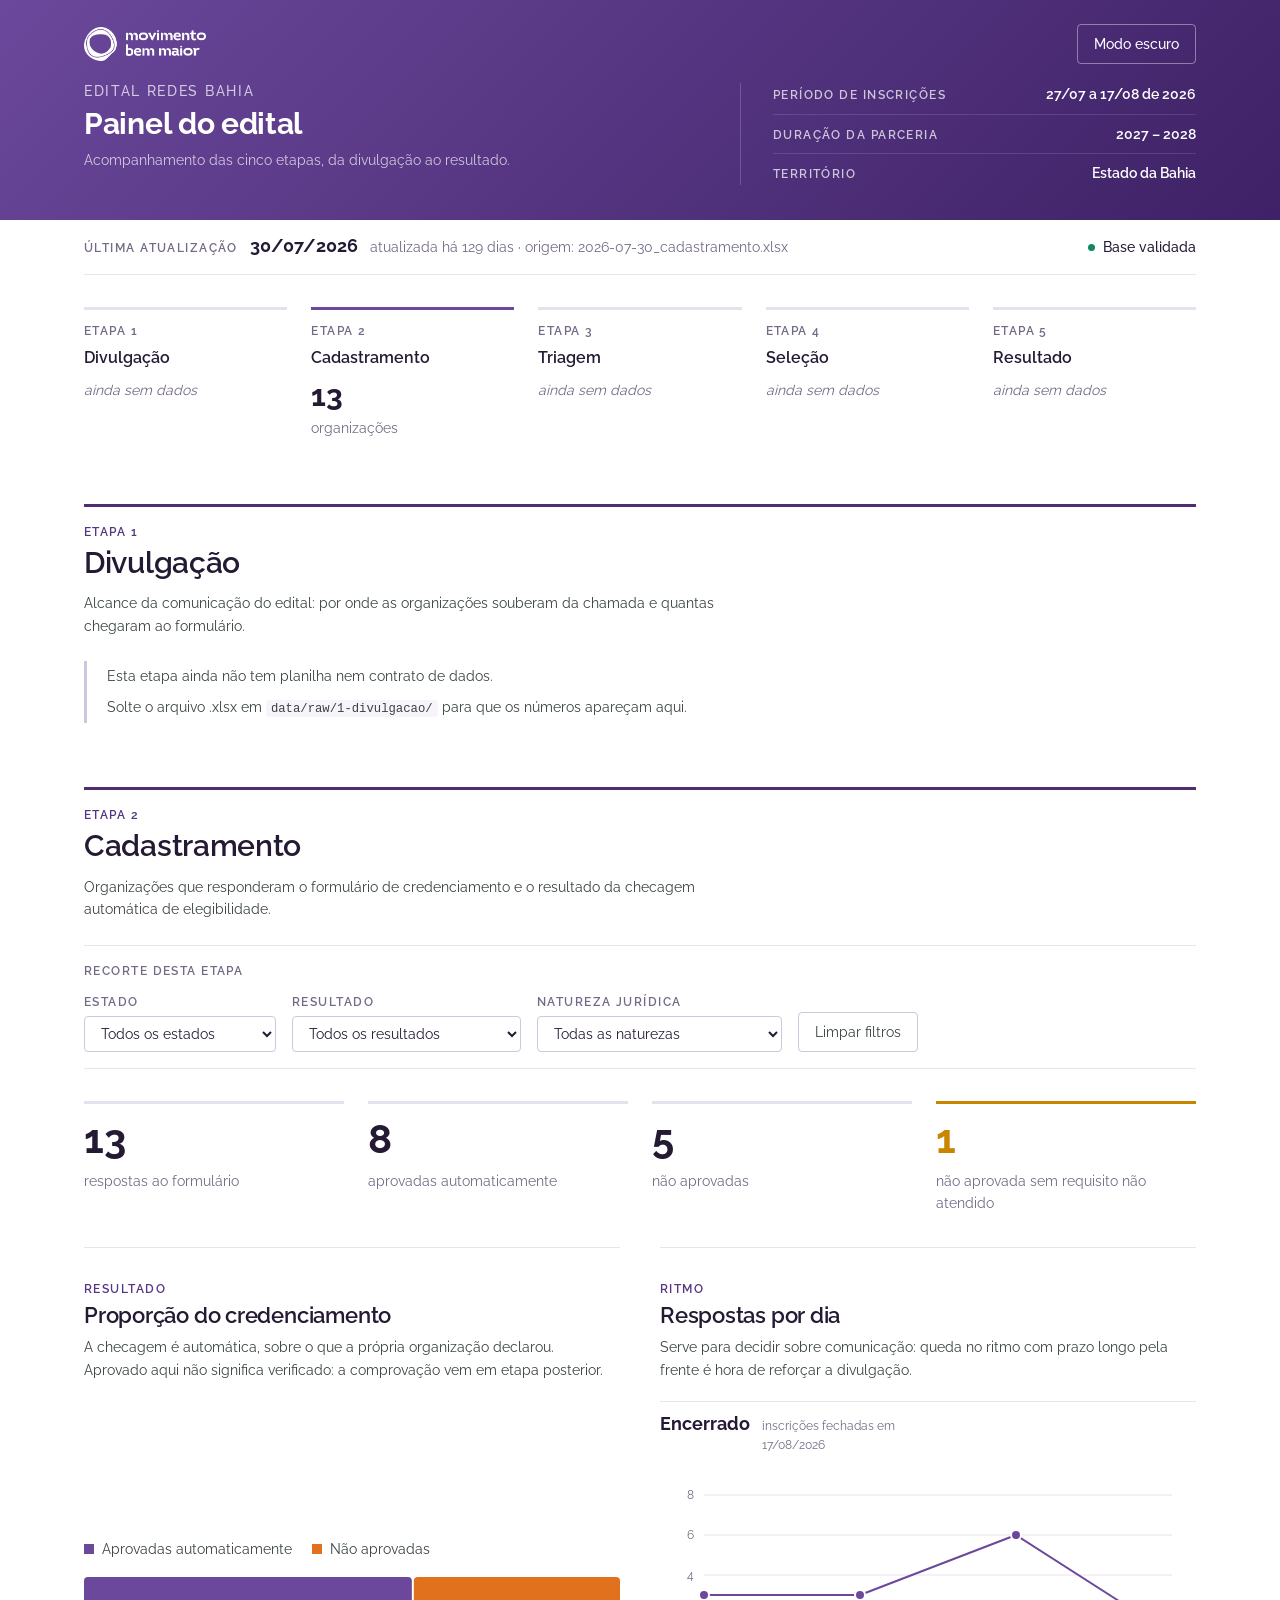
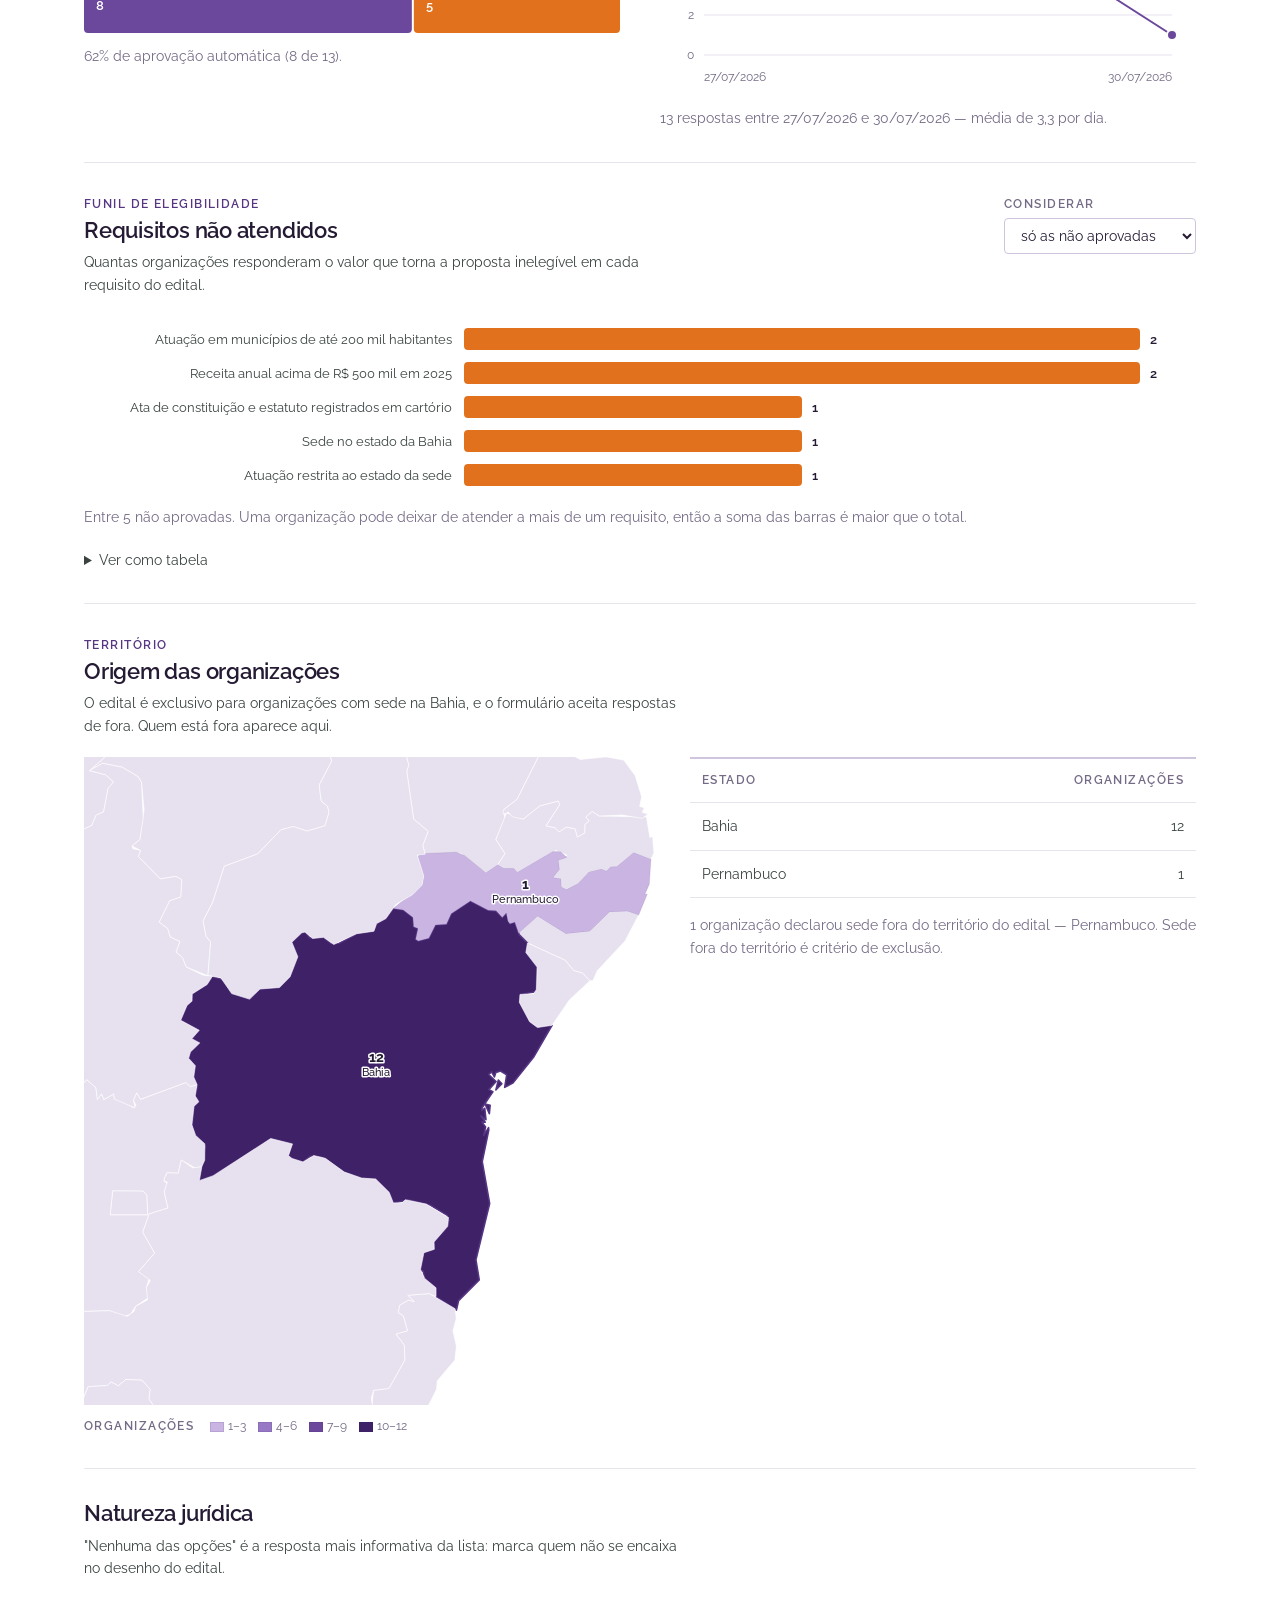
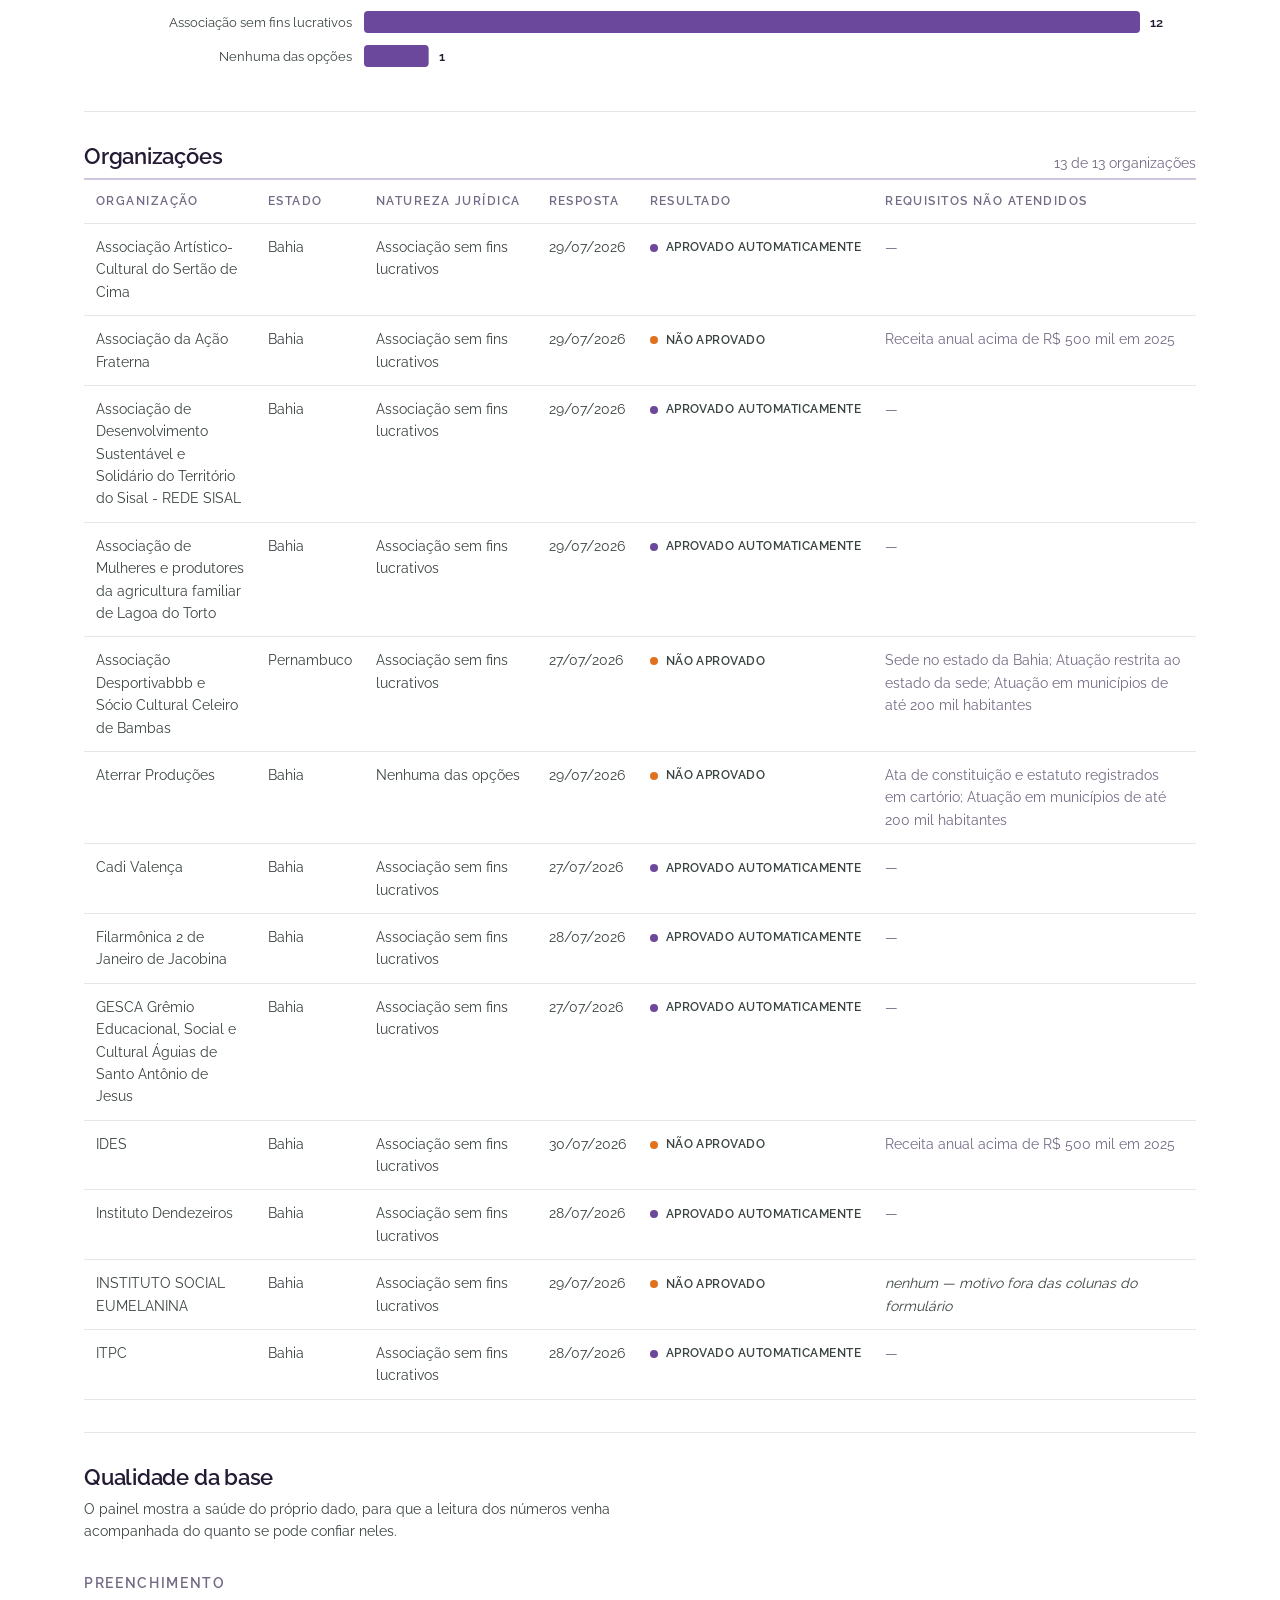
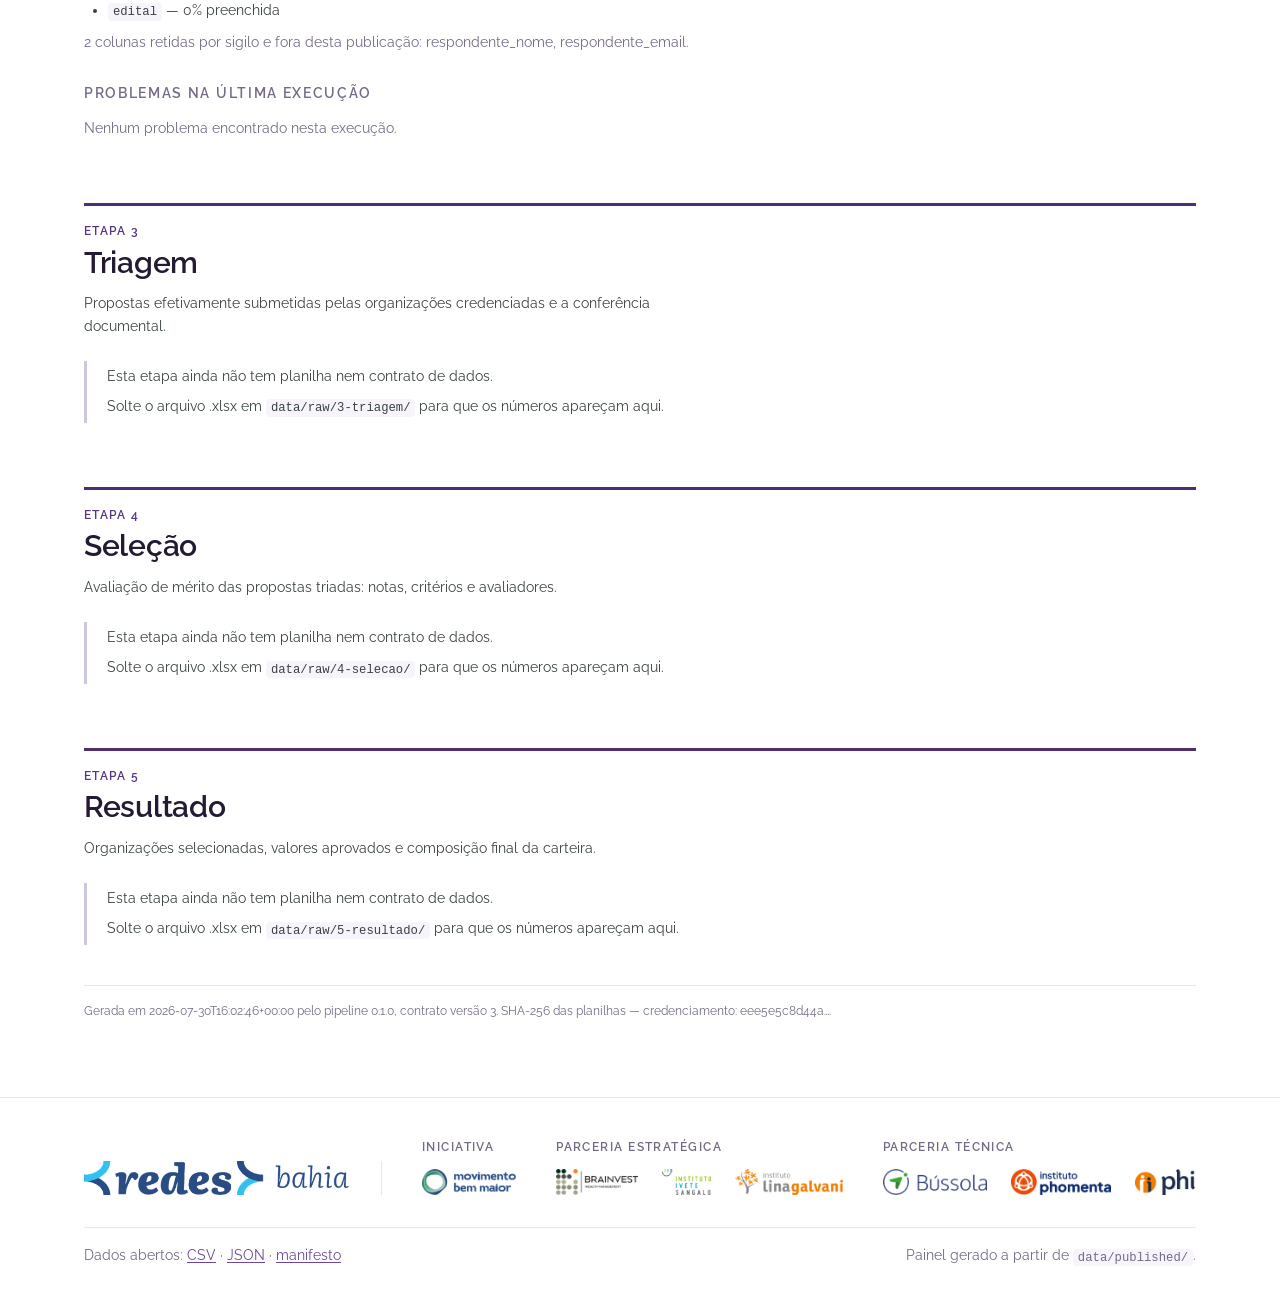
==== commit 6f589649: "painel: proporção e ritmo lado a lado, faixa do cabeçalho mais baixa Dois gráficos que se leem junto" ====
--- a/dashboard/index.html
+++ b/dashboard/index.html
@@ -110,38 +110,49 @@
         <article class="kpi" id="kpi-semmotivo"><p class="valor">—</p><p class="rotulo-kpi">—</p></article>
       </section>
 
-      <section class="bloco bloco-compacto" aria-labelledby="t-resultado">
-        <h2 id="t-resultado" class="titulo-compacto">Proporção do resultado</h2>
-        <div class="legenda">
-          <span class="chave"><i style="background: var(--serie-1)"></i>Aprovadas automaticamente</span>
-          <span class="chave"><i style="background: var(--serie-2)"></i>Não aprovadas</span>
-        </div>
-        <div id="grafico-resultado" class="area-grafico"></div>
-        <p class="bloco-descricao">
-          A checagem é automática, sobre o que a própria organização declarou.
-          Aprovado aqui não significa verificado: a comprovação vem em etapa
-          posterior.
-        </p>
-      </section>
-
-      <section class="bloco" aria-labelledby="t-evolucao">
-        <header class="bloco-cabecalho">
-          <div>
+      <!-- Duas leituras de uma linha só: onde a etapa chegou (proporção) e para
+           onde ela está indo (ritmo). Lado a lado porque é assim que se lê —
+           "5 não aprovadas" e "faltam 18 dias" decidem juntas. -->
+      <div class="duas-colunas">
+        <section class="bloco painel-coluna" aria-labelledby="t-resultado">
+          <div class="coluna-cabecalho">
+            <p class="etiqueta">Resultado</p>
+            <h2 id="t-resultado">Proporção do credenciamento</h2>
+            <p class="bloco-descricao">
+              A checagem é automática, sobre o que a própria organização
+              declarou. Aprovado aqui não significa verificado: a comprovação
+              vem em etapa posterior.
+            </p>
+          </div>
+          <div class="coluna-figura">
+            <div class="legenda">
+              <span class="chave"><i style="background: var(--serie-1)"></i>Aprovadas automaticamente</span>
+              <span class="chave"><i style="background: var(--serie-2)"></i>Não aprovadas</span>
+            </div>
+            <div id="grafico-resultado" class="area-grafico"></div>
+            <p id="nota-resultado" class="meta"></p>
+          </div>
+        </section>
+
+        <section class="bloco painel-coluna" aria-labelledby="t-evolucao">
+          <div class="coluna-cabecalho">
             <p class="etiqueta">Ritmo</p>
             <h2 id="t-evolucao">Respostas por dia</h2>
             <p class="bloco-descricao">
               Serve para decidir sobre comunicação: queda no ritmo com prazo
               longo pela frente é hora de reforçar a divulgação.
             </p>
-          </div>
-          <p id="prazo-inscricoes" class="cartao-prazo" hidden>
-            <span class="cartao-prazo-valor">—</span>
-            <span class="cartao-prazo-rotulo">—</span>
-          </p>
-        </header>
-        <div id="grafico-evolucao" class="area-grafico"></div>
-        <p id="nota-ritmo" class="meta"></p>
-      </section>
+            <p id="prazo-inscricoes" class="cartao-prazo" hidden>
+              <span class="cartao-prazo-valor">—</span>
+              <span class="cartao-prazo-rotulo">—</span>
+            </p>
+          </div>
+          <div class="coluna-figura">
+            <div id="grafico-evolucao" class="area-grafico"></div>
+            <p id="nota-ritmo" class="meta"></p>
+          </div>
+        </section>
+      </div>
 
       <section class="bloco bloco-destaque" aria-labelledby="t-criterios">
         <header class="bloco-cabecalho">
--- a/design/tokens/tokens.css
+++ b/design/tokens/tokens.css
@@ -51,8 +51,11 @@
 
   --gradiente-marca: linear-gradient(135deg, var(--roxo-600) 0%, var(--roxo-900) 100%);
 
-  /* --- Superfícies e tinta ------------------------------------------------ */
-  --plano-pagina:    #f6f4f9;
+  /* --- Superfícies e tinta ------------------------------------------------
+     Página e superfície são a MESMA cor de propósito: o painel é plano, sem
+     cartões — a estrutura vem de fios (--borda, --eixo) e espaço, não de
+     caixas. Ver docs/05-identidade-visual.md, "Layout do painel". */
+  --plano-pagina:    #ffffff;
   --superficie:      #ffffff;
   --superficie-alt:  #f7f4fb;
   --borda:           rgba(62, 33, 102, 0.12);
@@ -124,9 +127,12 @@
   --e-16: 4rem;
 
   /* --- Formas ------------------------------------------------------------- */
+  /* Raio é para controle de formulário, não para conteúdo: o painel é plano
+     (docs/05-identidade-visual.md, "Layout"). md/lg/pílula ficam declarados
+     para material impresso e telas futuras, mas o painel não os usa. */
   --raio-sm: 4px;
   --raio-md: 10px;
-  --raio-lg: 16px;   /* blocos de conteúdo, como no edital */
+  --raio-lg: 16px;
   --raio-pilula: 999px;
   --largura-max: 1160px;
 }
@@ -138,7 +144,7 @@
     color-scheme: dark;
 
     --plano-pagina:   #130f1b;
-    --superficie:     #1b1526;
+    --superficie:     #130f1b;
     --superficie-alt: #241c31;
     --borda:          rgba(255, 255, 255, 0.12);
     --grade:          #2f2740;
@@ -175,7 +181,7 @@
   color-scheme: dark;
 
   --plano-pagina:   #130f1b;
-  --superficie:     #1b1526;
+  --superficie:     #130f1b;
   --superficie-alt: #241c31;
   --borda:          rgba(255, 255, 255, 0.12);
   --grade:          #2f2740;
--- a/dashboard/assets/painel.css
+++ b/dashboard/assets/painel.css
@@ -1,6 +1,13 @@
 /* Painel Redes Bahia.
    Cor, tipografia e espaçamento vêm de design/tokens/tokens.css, derivados do
    regulamento do edital. Nenhum valor escrito na mão aqui.
+
+   O layout é PLANO, no estilo de relatório de dados (Banco Mundial, Our World
+   in Data): fundo branco, sem cartões, sem sombra, quase sem raio. A estrutura
+   vem de três coisas só — fio fino (--borda) separa blocos, fio grosso roxo
+   abre etapa, e espaço em branco faz o resto. Caixa com fundo é exceção
+   reservada a aviso e erro. Regras: docs/05-identidade-visual.md.
+
    Regras de gráfico: docs/05-identidade-visual.md */
 
 *, *::before, *::after { box-sizing: border-box; }
@@ -76,41 +83,56 @@
 .cabecalho {
   background: var(--gradiente-marca);
   color: var(--tinta-sobre-marca);
-  padding-block: var(--e-10) var(--e-12);
+  padding-block: var(--e-6) var(--e-8);
 }
 .cabecalho-interno {
   display: grid;
   grid-template-columns: minmax(0, 1.35fr) minmax(0, 1fr);
-  gap: var(--e-6) var(--e-10);
+  gap: var(--e-4) var(--e-10);
   align-items: start;
 }
-.marca { height: 44px; width: auto; grid-column: 1; }
-.cabecalho-titulo { grid-column: 1; max-width: 46ch; }
+.marca { height: 34px; width: auto; grid-column: 1; align-self: center; }
+.cabecalho-titulo { grid-column: 1; max-width: 62ch; }
 
 /* Ficha do edital, como no bloco inferior da capa do regulamento: rótulo em
    caixa alta espaçada e o valor logo abaixo. Ocupa a metade direita com
    informação, no lugar de deixá-la vazia. */
+/* Rótulo e valor na MESMA linha, como ficha técnica: empilhados, os três itens
+   sozinhos comandavam a altura da faixa roxa e empurravam o painel para baixo
+   da dobra. Em linha, a mesma informação ocupa um terço da altura. */
 .ficha-edital {
   grid-column: 2; grid-row: 2 / 4;
-  align-self: end;
-  margin: 0;
-  display: grid; gap: var(--e-5);
+  align-self: center;
+  margin: 0;
+  display: grid; gap: var(--e-2);
   padding-left: var(--e-8);
   border-left: 1px solid rgba(255, 255, 255, 0.18);
 }
+.ficha-edital > div {
+  display: flex; flex-wrap: wrap; align-items: baseline;
+  justify-content: space-between; gap: var(--e-2) var(--e-4);
+  padding-bottom: var(--e-2);
+  border-bottom: 1px solid rgba(255, 255, 255, 0.12);
+}
+.ficha-edital > div:last-child { padding-bottom: 0; border-bottom: none; }
 .ficha-edital dt {
   font-size: var(--texto-xs); font-weight: var(--peso-forte);
   letter-spacing: var(--entreletra-rotulo); text-transform: uppercase;
   color: var(--tinta-sobre-marca-fraca);
 }
 .ficha-edital dd {
-  margin: var(--e-1) 0 0;
-  font-size: var(--texto-md); font-weight: var(--peso-forte);
+  margin: 0;
+  font-size: var(--texto-sm); font-weight: var(--peso-forte);
   color: var(--tinta-sobre-marca);
-}
-.cabecalho h1 { color: var(--tinta-sobre-marca); margin-bottom: var(--e-3); }
+  white-space: nowrap;
+}
+.cabecalho h1 {
+  color: var(--tinta-sobre-marca);
+  font-size: var(--texto-2xl);
+  margin-bottom: var(--e-2);
+}
 .sobretitulo {
-  margin: 0 0 var(--e-2);
+  margin: 0 0 var(--e-1);
   font-size: var(--texto-sm);
   font-weight: var(--peso-medio);
   letter-spacing: var(--entreletra-rotulo);
@@ -120,36 +142,34 @@
 .subtitulo {
   margin: 0;
   color: var(--tinta-sobre-marca-fraca);
-  font-size: var(--texto-md);
-  max-width: 58ch;
+  font-size: var(--texto-sm);
+  max-width: 62ch;
 }
 .botao-tema {
   grid-column: 2; grid-row: 1;
   justify-self: end;
   font: inherit; font-size: var(--texto-sm); font-weight: var(--peso-medio);
   color: var(--tinta-sobre-marca);
-  background: rgba(255, 255, 255, 0.12);
-  border: 1px solid rgba(255, 255, 255, 0.28);
-  border-radius: var(--raio-pilula);
+  background: transparent;
+  border: 1px solid rgba(255, 255, 255, 0.4);
+  border-radius: var(--raio-sm);
   padding: var(--e-2) var(--e-4);
   cursor: pointer;
 }
-.botao-tema:hover { background: rgba(255, 255, 255, 0.2); }
+.botao-tema:hover { background: rgba(255, 255, 255, 0.14); }
 
 main { padding-block: 0 var(--e-16); }
 
-/* --- Barra de estado, encaixada sobre o cabeçalho -------------------------- */
+/* --- Barra de estado: uma linha de rosto de jornal, não um cartão ---------- */
 
 .barra-estado {
-  position: relative;
-  margin-top: calc(var(--e-8) * -1);
-  background: var(--superficie);
-  border: 1px solid var(--borda);
-  border-radius: var(--raio-lg);
-  padding: var(--e-5) var(--e-6);
-  box-shadow: 0 2px 12px rgba(62, 33, 102, 0.06);
-  display: flex; flex-wrap: wrap; gap: var(--e-4);
-  align-items: center; justify-content: space-between;
+  padding-block: var(--e-4);
+  border-bottom: 1px solid var(--borda);
+  display: flex; flex-wrap: wrap; gap: var(--e-2) var(--e-6);
+  align-items: baseline; justify-content: space-between;
+}
+.barra-estado > div {
+  display: flex; flex-wrap: wrap; align-items: baseline; gap: var(--e-2) var(--e-3);
 }
 .rotulo {
   margin: 0;
@@ -158,10 +178,12 @@
   color: var(--tinta-3);
 }
 .numero-estado {
-  margin: var(--e-1) 0 0;
-  font-size: var(--texto-xl); font-weight: var(--peso-extra);
+  margin: 0;
+  font-size: var(--texto-lg); font-weight: var(--peso-extra);
   color: var(--tinta-1); line-height: var(--altura-apertada);
-}
+  font-variant-numeric: tabular-nums;
+}
+.barra-estado .meta { margin: 0; }
 .meta {
   margin: var(--e-2) 0 0;
   font-size: var(--texto-sm); color: var(--tinta-3);
@@ -186,28 +208,22 @@
 .selo[data-status="com_avisos"] .selo-icone { background: var(--status-atencao); }
 .selo[data-status="reprovado"] .selo-icone  { background: var(--status-critico); }
 
-/* --- Funil das etapas ------------------------------------------------------ */
+/* --- Funil das etapas: colunas com fio de acento, sem caixa ---------------- */
 
 .funil { margin-top: var(--e-8); }
 .funil-etapas {
   display: grid;
-  grid-template-columns: repeat(auto-fit, minmax(180px, 1fr));
-  gap: var(--e-3);
+  grid-template-columns: repeat(auto-fit, minmax(170px, 1fr));
+  gap: var(--e-5) var(--e-6);
   list-style: none; margin: 0; padding: 0;
 }
 .etapa {
-  position: relative;
-  background: var(--superficie);
-  border: 1px solid var(--borda);
-  border-top: 3px solid var(--eixo);
-  border-radius: var(--raio-md);
-  padding: var(--e-4);
+  border-top: 3px solid var(--grade);
+  padding-top: var(--e-3);
   min-width: 0;
 }
-.etapa[data-estado="com_dados"] { border-top-color: var(--serie-1); }
-.etapa[data-estado="atual"]     { border-top-color: var(--serie-1); }
-.etapa[data-estado="aguardando"],
-.etapa[data-estado="sem_contrato"] { background: var(--superficie-alt); }
+.etapa[data-estado="com_dados"],
+.etapa[data-estado="atual"] { border-top-color: var(--serie-1); }
 
 .etapa-ordem {
   margin: 0;
@@ -231,23 +247,20 @@
   font-style: italic;
 }
 .etapa-taxa {
-  margin: var(--e-3) 0 0; padding-top: var(--e-2);
-  border-top: 1px solid var(--borda);
+  margin: var(--e-2) 0 0;
   font-size: var(--texto-sm); color: var(--tinta-2);
   font-variant-numeric: tabular-nums;
 }
 
-/* --- Filtros ---------------------------------------------------------------
-   Vivem dentro da seção da etapa, e a caixa é o que diz isso: solto no topo da
-   página, o mesmo controle parecia comandar o painel inteiro — inclusive o
-   funil das cinco etapas, sobre o qual ele não tem efeito nenhum. */
+/* --- Filtros: uma régua entre dois fios, dentro da etapa -------------------
+   Vivem dentro da seção da etapa porque é só sobre ela que agem. A faixa
+   delimitada por fios diz "isto recorta o que vem abaixo" sem precisar de
+   caixa colorida. */
 
 .filtros {
-  margin-top: var(--e-5);
-  padding: var(--e-4) var(--e-5);
-  background: var(--superficie-alt);
-  border: 1px solid var(--borda);
-  border-radius: var(--raio-md);
+  margin-top: var(--e-6);
+  padding-block: var(--e-4);
+  border-block: 1px solid var(--borda);
 }
 .filtros-titulo {
   margin: 0 0 var(--e-3);
@@ -268,13 +281,13 @@
   font: inherit; font-size: var(--texto-sm); font-weight: var(--peso-normal);
   text-transform: none; letter-spacing: normal;
   color: var(--tinta-1); background: var(--superficie);
-  border: 1px solid var(--borda); border-radius: var(--raio-sm);
+  border: 1px solid var(--eixo); border-radius: var(--raio-sm);
   padding: var(--e-2) var(--e-3); min-width: 12rem; max-width: 100%;
 }
 .botao-secundario {
   font: inherit; font-size: var(--texto-sm);
   color: var(--tinta-2); background: transparent;
-  border: 1px solid var(--borda); border-radius: var(--raio-sm);
+  border: 1px solid var(--eixo); border-radius: var(--raio-sm);
   padding: var(--e-2) var(--e-4); cursor: pointer;
 }
 .botao-secundario:hover { color: var(--tinta-1); background: var(--superficie-alt); }
@@ -284,19 +297,19 @@
 }
 :root[data-tema="escuro"] .aviso-filtro { color: var(--serie-1); }
 
-/* --- Indicadores ----------------------------------------------------------- */
+/* --- Indicadores: números com fio em cima, como tabela de estatística ------ */
 
 .grade-kpi {
   display: grid;
-  grid-template-columns: repeat(auto-fit, minmax(190px, 1fr));
-  gap: var(--e-4);
-  margin-top: var(--e-6);
+  grid-template-columns: repeat(auto-fit, minmax(180px, 1fr));
+  gap: var(--e-5) var(--e-6);
+  margin-top: var(--e-8);
 }
 .kpi {
-  background: var(--superficie);
-  border: 1px solid var(--borda);
-  border-radius: var(--raio-md);
-  padding: var(--e-5);
+  /* 3px como o funil e o alerta: com espessuras diferentes na mesma fileira,
+     os números desalinhavam pela diferença de fio. */
+  border-top: 3px solid var(--grade);
+  padding-top: var(--e-3);
 }
 .kpi .valor {
   margin: 0;
@@ -307,28 +320,55 @@
 .kpi .rotulo-kpi {
   margin: var(--e-2) 0 0; font-size: var(--texto-sm); color: var(--tinta-3);
 }
-/* Só destaca quando há o que destacar; cartão sempre colorido vira ruído. */
-.kpi-alerta { border-color: var(--status-atencao); background: var(--roxo-050); }
+/* Só destaca quando há o que destacar; número sempre colorido vira ruído. */
+.kpi-alerta { border-top-color: var(--status-atencao); }
 .kpi-alerta .valor { color: var(--status-atencao); }
 
-/* --- Blocos ---------------------------------------------------------------- */
+/* --- Blocos: seções separadas por fio, sem caixa --------------------------- */
 
 .bloco {
-  background: var(--superficie);
-  border: 1px solid var(--borda);
-  border-radius: var(--raio-lg);
-  padding: var(--e-6);
-  margin-top: var(--e-4);
-}
-.bloco-destaque { border-left: 3px solid var(--serie-1); }
-/* Bloco que existe só para dar forma a um número já mostrado nos KPIs: título
-   miúdo e descrição depois do gráfico, para não competir com a seção. */
-.bloco-compacto { padding-block: var(--e-5); }
-.titulo-compacto {
-  margin: 0 0 var(--e-3);
-  font-size: var(--texto-md); font-weight: var(--peso-forte); color: var(--tinta-2);
-}
-.bloco-compacto .bloco-descricao { margin: var(--e-4) 0 0; }
+  border-top: 1px solid var(--borda);
+  padding-top: var(--e-8);
+  margin-top: var(--e-8);
+}
+/* O primeiro bloco depois dos KPIs dispensa o fio: os KPIs já terminam num
+   respiro, e dois fios seguidos viram grade. */
+.grade-kpi + .bloco { border-top: none; padding-top: 0; }
+
+/* --- Duas colunas ----------------------------------------------------------
+   Dois gráficos que se leem juntos, lado a lado. "Onde a etapa chegou" e
+   "para onde ela está indo" decidem em conjunto; empilhados, um sai da tela
+   quando o outro está sendo lido.
+
+   O subgrid alinha as duas figuras na mesma altura mesmo com cabeçalhos de
+   tamanhos diferentes. Sem ele (navegador antigo), cada coluna vira uma grade
+   normal e os gráficos apenas começam em alturas próprias — degrada sem
+   quebrar. */
+
+.duas-colunas {
+  display: grid;
+  grid-template-columns: minmax(0, 1fr) minmax(0, 1fr);
+  grid-template-rows: auto auto;
+  gap: var(--e-6) var(--e-10);
+  margin-top: var(--e-8);
+}
+.duas-colunas > .painel-coluna {
+  display: grid;
+  grid-row: span 2;
+  grid-template-rows: subgrid;
+  gap: var(--e-5);
+  margin-top: 0;
+  min-width: 0;
+}
+.coluna-cabecalho > :last-child { margin-bottom: 0; }
+/* A figura curta (barra de proporção) fica no meio óptico da linha em vez de
+   colada no topo, ao lado de um gráfico três vezes mais alto. */
+.coluna-figura {
+  min-width: 0;
+  display: flex; flex-direction: column; justify-content: center;
+}
+.coluna-figura .meta { margin-top: var(--e-3); }
+
 .bloco-cabecalho {
   display: flex; flex-wrap: wrap; gap: var(--e-4);
   align-items: flex-start; justify-content: space-between;
@@ -345,16 +385,29 @@
 }
 :root[data-tema="escuro"] .etiqueta { color: var(--serie-1); }
 
-.secao-etapa { margin-top: var(--e-12); }
+/* --- Abertura de etapa: o fio grosso roxo é a quebra de capítulo -----------
+   É o único traço pesado da página — tudo o mais é fio fino. Assim a etapa
+   se distingue de bloco à primeira rolagem, sem caixa nem fundo. */
+
+.secao-etapa { margin-top: var(--e-16); }
 .secao-etapa-cabecalho {
-  display: flex; align-items: baseline; gap: var(--e-3);
-  padding-bottom: var(--e-3);
-  border-bottom: 2px solid var(--borda);
-}
-.secao-etapa-cabecalho h2 { margin: 0; font-size: var(--texto-2xl); }
+  border-top: 3px solid var(--roxo-800);
+  padding-top: var(--e-4);
+}
+:root[data-tema="escuro"] .secao-etapa-cabecalho { border-top-color: var(--serie-1); }
+@media (prefers-color-scheme: dark) {
+  :root:not([data-tema="claro"]) .secao-etapa-cabecalho { border-top-color: var(--serie-1); }
+}
+.secao-etapa-cabecalho h2 { margin: var(--e-1) 0 0; font-size: var(--texto-2xl); }
 .secao-etapa-numero {
-  font-size: var(--texto-sm); font-weight: var(--peso-extra);
-  color: var(--roxo-600); font-variant-numeric: tabular-nums;
+  display: block;
+  font-size: var(--texto-xs); font-weight: var(--peso-forte);
+  letter-spacing: var(--entreletra-rotulo); text-transform: uppercase;
+  color: var(--roxo-700); font-variant-numeric: tabular-nums;
+}
+:root[data-tema="escuro"] .secao-etapa-numero { color: var(--serie-1); }
+@media (prefers-color-scheme: dark) {
+  :root:not([data-tema="claro"]) .secao-etapa-numero { color: var(--serie-1); }
 }
 .secao-etapa-resumo {
   margin: var(--e-3) 0 0; font-size: var(--texto-sm);
@@ -362,11 +415,9 @@
 }
 
 .aguardando {
-  margin-top: var(--e-4);
-  background: var(--superficie-alt);
-  border: 1px dashed var(--borda);
-  border-radius: var(--raio-lg);
-  padding: var(--e-6);
+  margin-top: var(--e-6);
+  border-left: 3px solid var(--eixo);
+  padding: var(--e-1) 0 var(--e-1) var(--e-5);
 }
 .aguardando p { margin: 0 0 var(--e-2); font-size: var(--texto-sm); color: var(--tinta-2); }
 .aguardando p:last-child { margin-bottom: 0; }
@@ -455,31 +506,29 @@
 .legenda-mapa-passos { display: flex; align-items: center; gap: var(--e-3); }
 .legenda-mapa-passo { display: inline-flex; align-items: center; gap: var(--e-1); }
 .legenda-mapa-passo i {
-  width: 14px; height: 10px; border-radius: 2px;
+  width: 14px; height: 10px;
   border: 1px solid var(--borda); display: inline-block; flex: none;
 }
 
-/* --- Prazo ------------------------------------------------------------------ */
+/* --- Prazo: estatística no pé do cabeçalho, sobre um fio ------------------- */
 
 .cartao-prazo {
-  margin: 0; text-align: right; flex: none;
-  padding: var(--e-3) var(--e-4);
-  border: 1px solid var(--borda); border-radius: var(--raio-md);
-  background: var(--superficie-alt);
+  display: flex; align-items: baseline; gap: var(--e-3);
+  margin: var(--e-4) 0 0;
+  padding-top: var(--e-3);
+  border-top: 1px solid var(--borda);
 }
 .cartao-prazo-valor {
-  display: block;
   font-size: var(--texto-2xl); font-weight: var(--peso-extra);
   line-height: var(--altura-apertada); color: var(--tinta-1);
   font-variant-numeric: tabular-nums;
 }
 .cartao-prazo-rotulo {
-  display: block; margin-top: var(--e-1);
-  font-size: var(--texto-xs); color: var(--tinta-3); max-width: 22ch;
-}
-.cartao-prazo[data-situacao="reta-final"] { border-color: var(--status-atencao); }
+  font-size: var(--texto-xs); color: var(--tinta-3); max-width: 26ch;
+}
+.cartao-prazo[data-situacao="reta-final"] { border-top-color: var(--status-atencao); }
 .cartao-prazo[data-situacao="reta-final"] .cartao-prazo-valor { color: var(--status-atencao); }
-.cartao-prazo[data-situacao="encerrado"] .cartao-prazo-valor { font-size: var(--texto-xl); }
+.cartao-prazo[data-situacao="encerrado"] .cartao-prazo-valor { font-size: var(--texto-lg); }
 
 .legenda {
   display: flex; flex-wrap: wrap; gap: var(--e-5);
@@ -487,7 +536,7 @@
   font-size: var(--texto-sm); color: var(--tinta-2);
 }
 .chave { display: inline-flex; align-items: center; gap: var(--e-2); }
-.chave i { width: 10px; height: 10px; border-radius: 2px; display: inline-block; flex: none; }
+.chave i { width: 10px; height: 10px; display: inline-block; flex: none; }
 
 .sem-dado {
   margin: 0; padding: var(--e-8) 0;
@@ -498,16 +547,14 @@
 .tabela-alternativa summary { cursor: pointer; color: var(--tinta-2); }
 .tabela-alternativa table { margin-top: var(--e-3); }
 
-/* --- Tabelas --------------------------------------------------------------- */
+/* --- Tabelas: fio grosso no topo, fios finos entre linhas ------------------ */
 
 .rolagem { overflow-x: auto; }
 
 table {
   width: 100%; border-collapse: collapse;
   font-size: var(--texto-sm);
-  background: var(--superficie);
-  border: 1px solid var(--borda);
-  border-radius: var(--raio-md);
+  border-top: 2px solid var(--eixo);
 }
 th, td {
   text-align: left; padding: var(--e-3);
@@ -518,7 +565,6 @@
   font-size: var(--texto-xs); text-transform: uppercase;
   letter-spacing: var(--entreletra-rotulo); white-space: nowrap;
 }
-tbody tr:last-child td { border-bottom: none; }
 tbody tr:hover { background: var(--superficie-alt); }
 .num { text-align: right; font-variant-numeric: tabular-nums; }
 td.motivo { color: var(--tinta-3); min-width: 18rem; }
@@ -546,17 +592,16 @@
 .aviso-carregando { color: var(--tinta-3); padding-block: var(--e-12); }
 
 .caixa-erro {
-  background: var(--superficie);
-  border: 1px solid var(--borda);
   border-left: 3px solid var(--status-critico);
-  border-radius: var(--raio-lg);
-  padding: var(--e-6); margin-top: var(--e-8);
+  padding: var(--e-2) 0 var(--e-2) var(--e-6);
+  margin-top: var(--e-10);
 }
 .caixa-erro details { margin-top: var(--e-4); font-size: var(--texto-sm); color: var(--tinta-3); }
 .caixa-erro summary { cursor: pointer; color: var(--tinta-2); }
 
 .procedencia {
-  margin-top: var(--e-8);
+  margin-top: var(--e-10); padding-top: var(--e-4);
+  border-top: 1px solid var(--borda);
   font-size: var(--texto-xs); color: var(--tinta-3);
   overflow-wrap: anywhere;
 }
@@ -564,7 +609,6 @@
 /* --- Rodapé da coalizão ---------------------------------------------------- */
 
 .rodape {
-  background: var(--superficie);
   border-top: 1px solid var(--borda);
   padding-block: var(--e-10);
 }
@@ -588,24 +632,17 @@
    placa branca — é o que as marcas dos parceiros pedem, e inverter ou
    dessaturar logo de terceiro não é opção. Dentro da placa, a tinta volta a
    ser a do modo claro: rótulo claro sobre branco não se lê. */
-:root[data-tema="escuro"] .coalizao,
-:root:not([data-tema="claro"]) .coalizao:where(.placa-escura) {
+:root[data-tema="escuro"] .coalizao {
   background: #ffffff;
-  border-radius: var(--raio-lg);
   padding: var(--e-6);
 }
-:root[data-tema="escuro"] .coalizao .etiqueta-grupo,
-:root:not([data-tema="claro"]) .coalizao:where(.placa-escura) .etiqueta-grupo {
-  color: #746a85;
-}
-:root[data-tema="escuro"] .coalizao .grupo-principal,
-:root:not([data-tema="claro"]) .coalizao:where(.placa-escura) .grupo-principal {
+:root[data-tema="escuro"] .coalizao .etiqueta-grupo { color: #746a85; }
+:root[data-tema="escuro"] .coalizao .grupo-principal {
   border-right-color: rgba(62, 33, 102, 0.12);
 }
 @media (prefers-color-scheme: dark) {
   :root:not([data-tema="claro"]) .coalizao {
     background: #ffffff;
-    border-radius: var(--raio-lg);
     padding: var(--e-6);
   }
   :root:not([data-tema="claro"]) .coalizao .etiqueta-grupo { color: #746a85; }
@@ -633,17 +670,24 @@
     border-left: none; border-top: 1px solid rgba(255, 255, 255, 0.18);
   }
   /* Mapa em coluna estreita fica pequeno demais para o rótulo caber; largo e
-     com a tabela embaixo, continua legível. */
+     com a tabela embaixo, continua legível. Vale o mesmo para os dois
+     gráficos lado a lado. */
   .mapa-e-tabela { grid-template-columns: 1fr; }
-  .cartao-prazo { text-align: left; }
+  .duas-colunas { grid-template-columns: 1fr; gap: var(--e-8); }
+  .duas-colunas > .painel-coluna { grid-row: auto; grid-template-rows: none; }
   .cartao-prazo-rotulo { max-width: none; }
 }
 
 @media (max-width: 640px) {
   .faixa { padding-inline: var(--e-4); }
-  h1 { font-size: var(--texto-2xl); }
-  .cabecalho { padding-block: var(--e-8); }
-  .bloco, .barra-estado { padding: var(--e-4); }
+  /* No celular a faixa roxa competia com o painel pela primeira tela inteira.
+     Título menor, respiro menor e a ficha em uma coluna compacta. */
+  h1, .cabecalho h1 { font-size: var(--texto-xl); }
+  .cabecalho { padding-block: var(--e-5) var(--e-6); }
+  .ficha-edital { gap: var(--e-1); padding-top: var(--e-4); }
+  .ficha-edital > div { padding-bottom: var(--e-1); }
+  .bloco { padding-top: var(--e-6); margin-top: var(--e-6); }
+  .secao-etapa { margin-top: var(--e-12); }
   .grupo-principal { padding-right: 0; border-right: none; }
 }
 
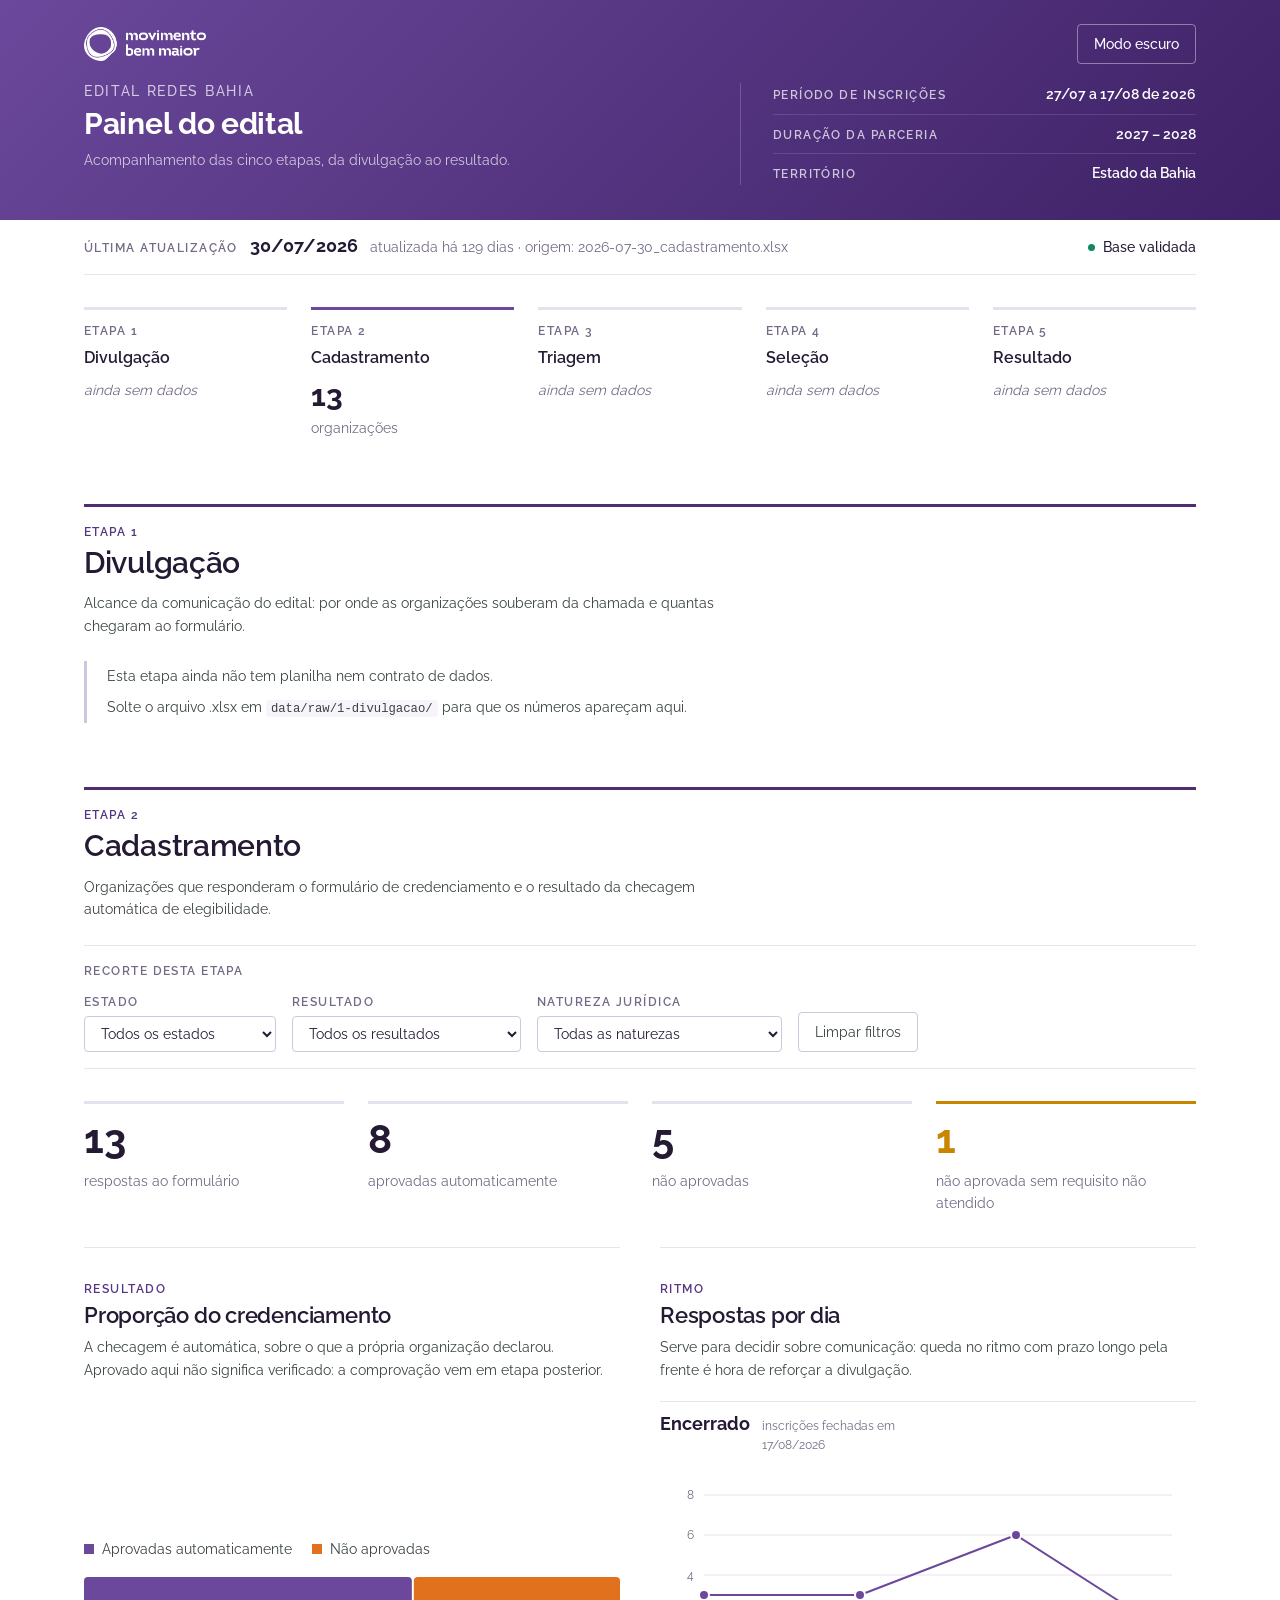
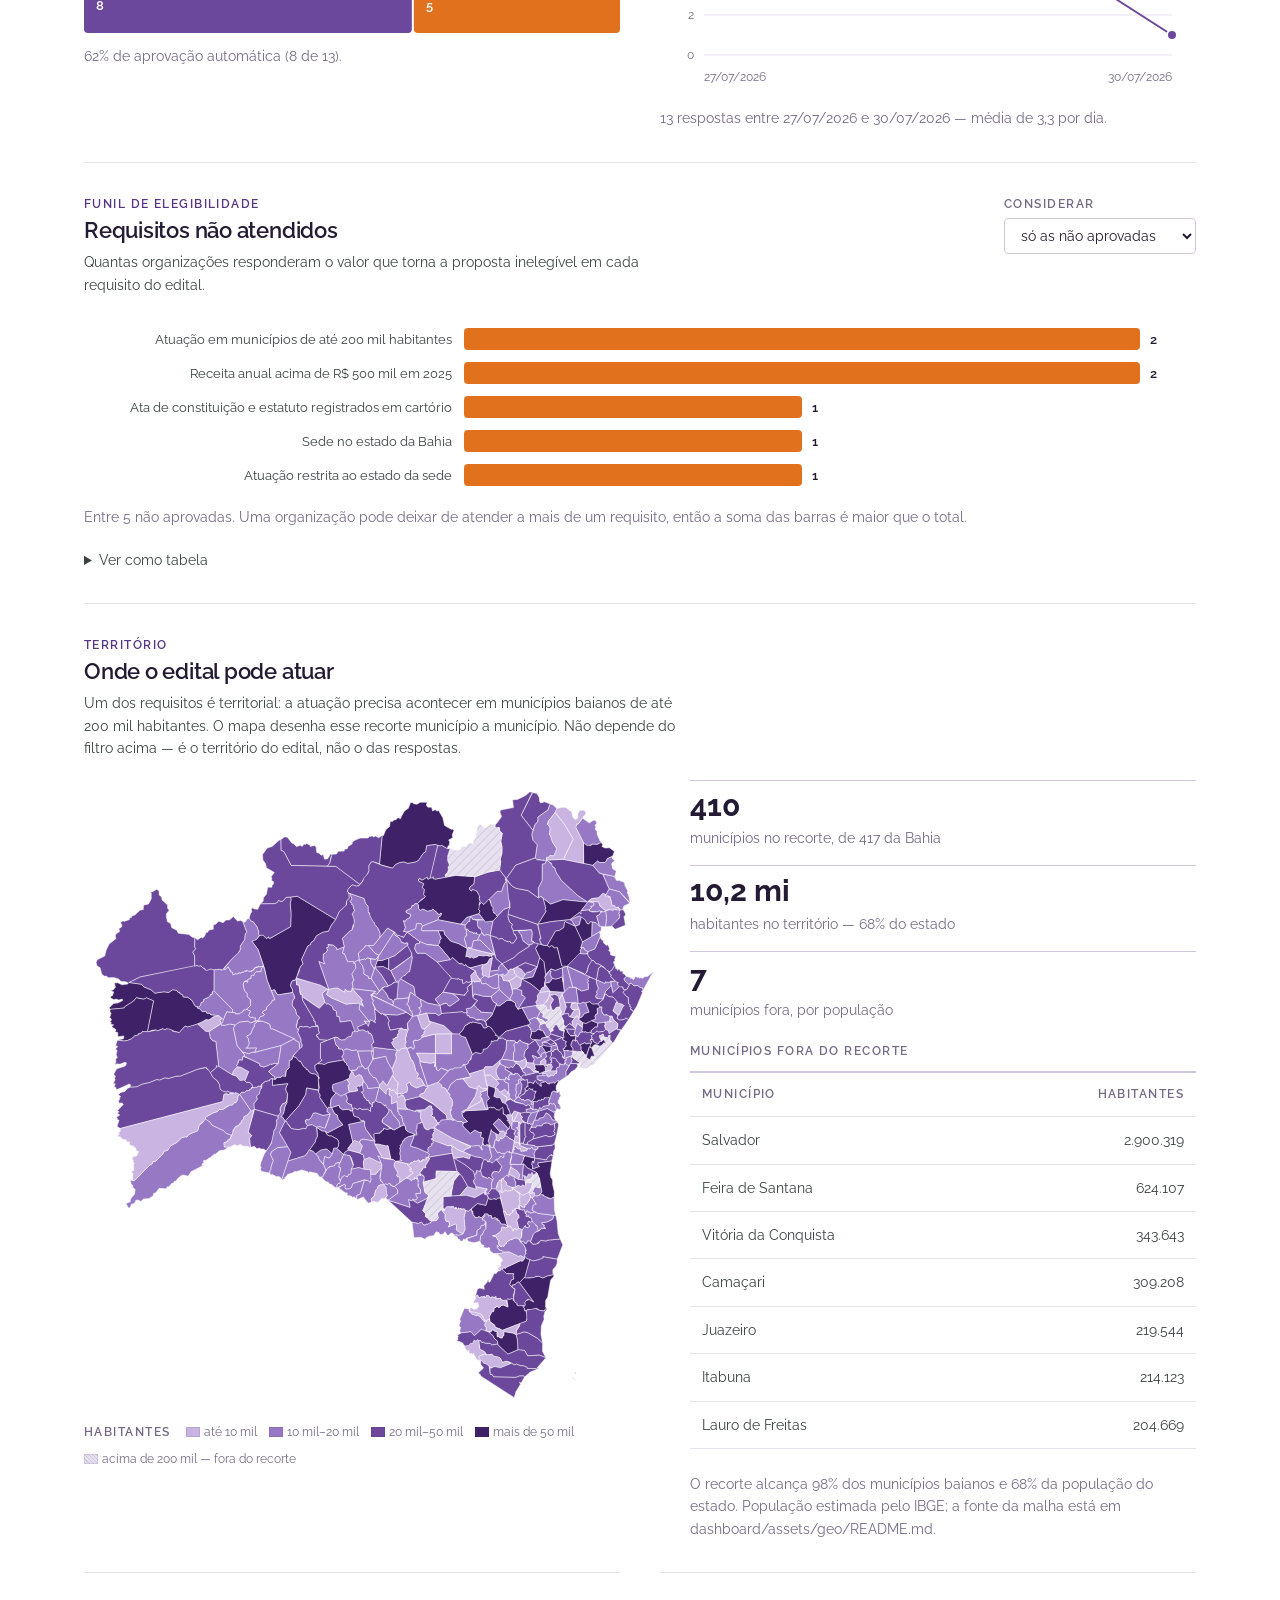
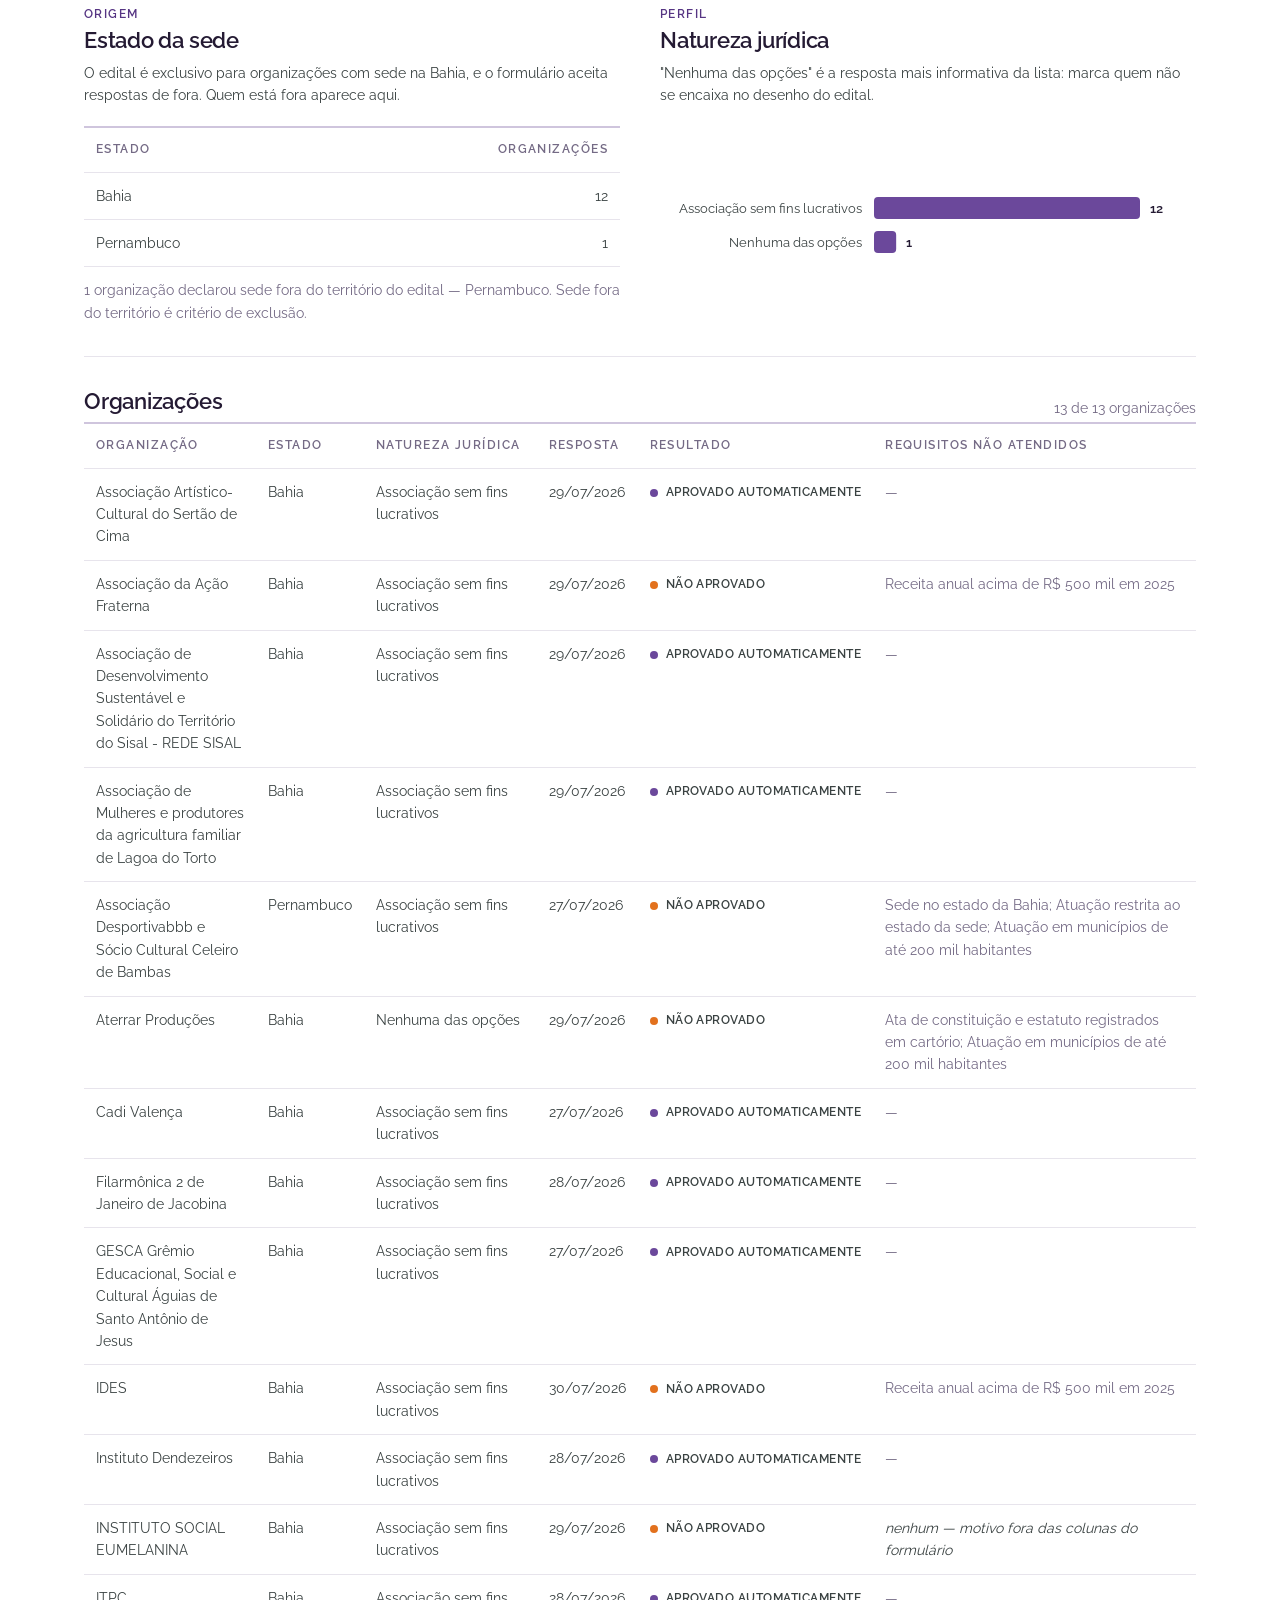
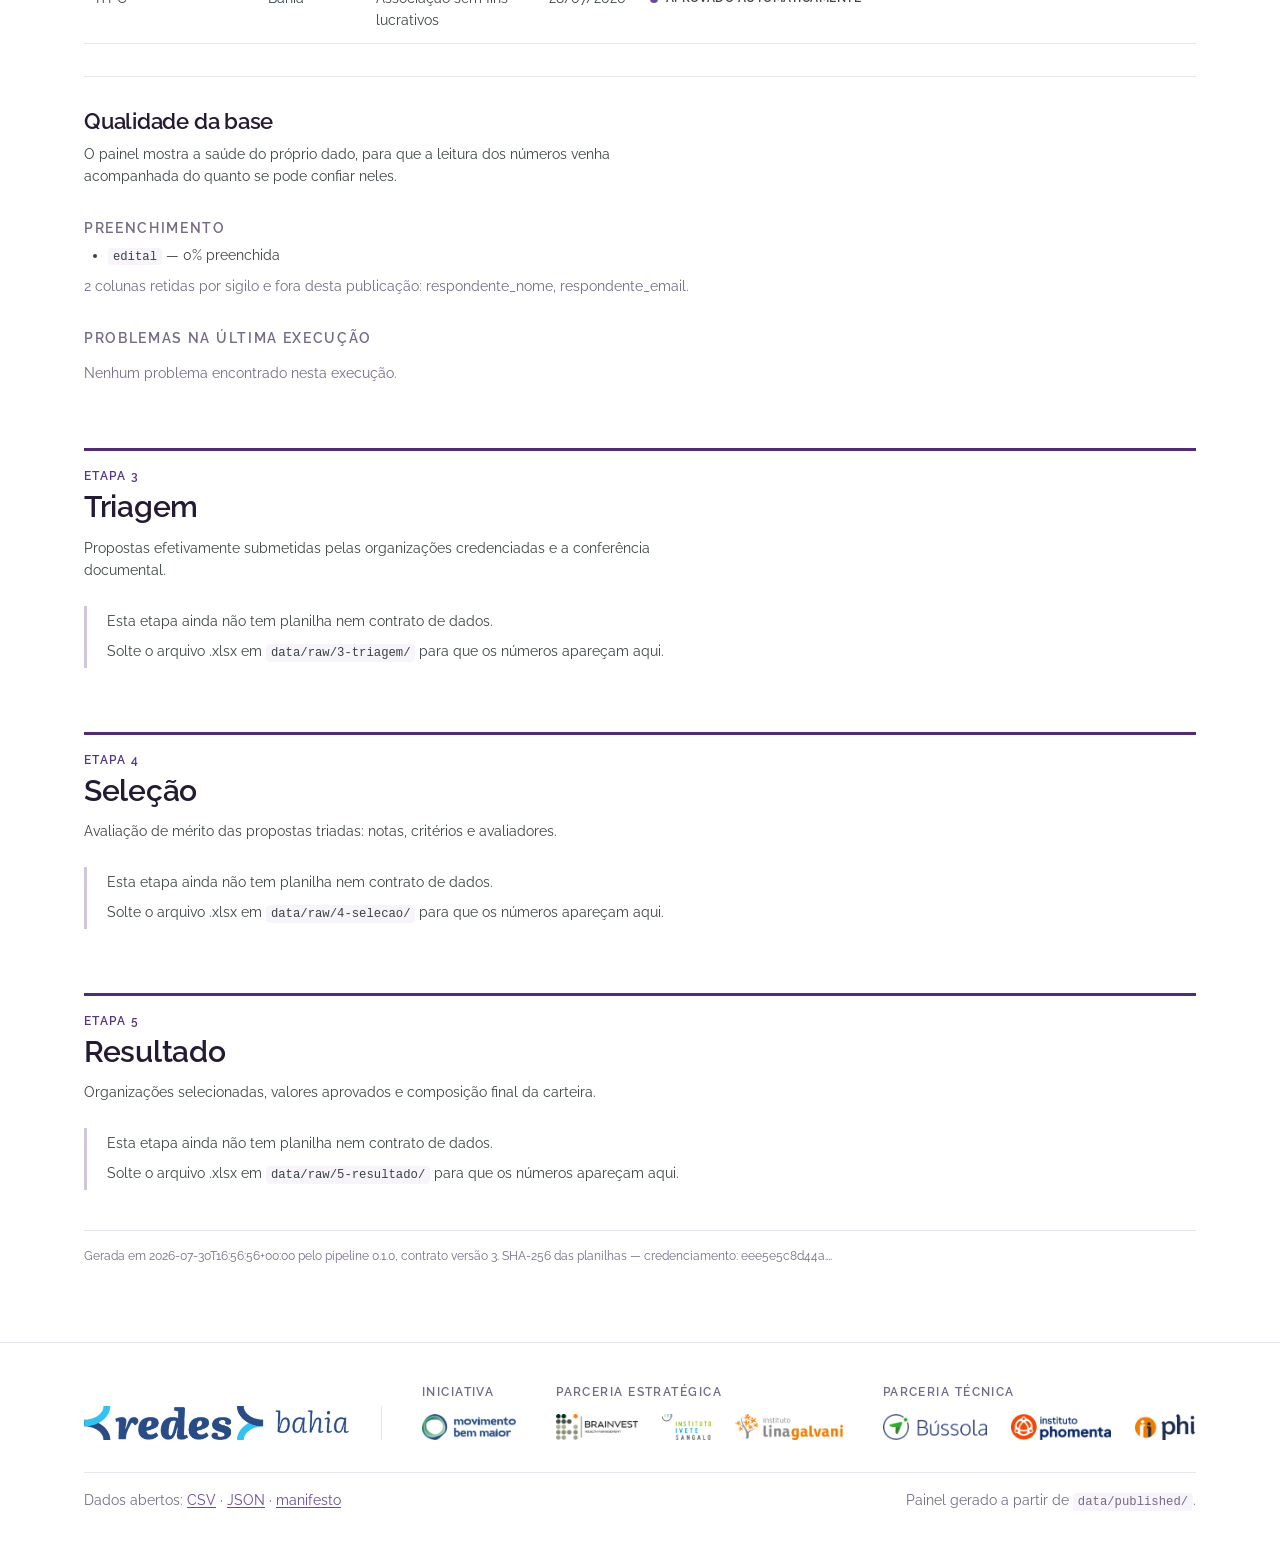
==== commit 152ce790: "painel: mapa a nível de município — o território do edital O mapa anterior era do Brasil por estado," ====
--- a/dashboard/index.html
+++ b/dashboard/index.html
@@ -184,30 +184,58 @@
         <header class="bloco-cabecalho">
           <div>
             <p class="etiqueta">Território</p>
-            <h2 id="t-territorio">Origem das organizações</h2>
+            <h2 id="t-territorio">Onde o edital pode atuar</h2>
             <p id="descricao-territorio" class="bloco-descricao">
+              Um dos requisitos é territorial: a atuação precisa acontecer em
+              municípios baianos de até 200 mil habitantes. O mapa desenha esse
+              recorte município a município. Não depende do filtro acima — é o
+              território do edital, não o das respostas.
+            </p>
+          </div>
+        </header>
+        <div class="mapa-e-tabela">
+          <div id="mapa-municipios" class="area-mapa-caixa"></div>
+          <div class="mapa-lateral">
+            <dl id="numeros-territorio" class="numeros-lado"></dl>
+            <div>
+              <h3 class="titulo-lateral">Municípios fora do recorte</h3>
+              <div id="tabela-fora" class="rolagem"></div>
+            </div>
+            <p id="nota-territorio" class="meta"></p>
+          </div>
+        </div>
+      </section>
+
+      <div class="duas-colunas">
+        <section class="bloco painel-coluna" aria-labelledby="t-origem">
+          <div class="coluna-cabecalho">
+            <p class="etiqueta">Origem</p>
+            <h2 id="t-origem">Estado da sede</h2>
+            <p class="bloco-descricao">
               O edital é exclusivo para organizações com sede na Bahia, e o
               formulário aceita respostas de fora. Quem está fora aparece aqui.
             </p>
           </div>
-        </header>
-        <div class="mapa-e-tabela">
-          <div id="mapa-territorio" class="area-mapa-caixa"></div>
-          <div class="mapa-lateral">
+          <div class="coluna-figura">
             <div id="tabela-territorio" class="rolagem"></div>
-            <p id="nota-territorio" class="meta"></p>
-          </div>
-        </div>
-      </section>
-
-      <section class="bloco" aria-labelledby="t-natureza">
-        <h2 id="t-natureza">Natureza jurídica</h2>
-        <p class="bloco-descricao">
-          "Nenhuma das opções" é a resposta mais informativa da lista: marca
-          quem não se encaixa no desenho do edital.
-        </p>
-        <div id="grafico-natureza" class="area-grafico"></div>
-      </section>
+            <p id="nota-origem" class="meta"></p>
+          </div>
+        </section>
+
+        <section class="bloco painel-coluna" aria-labelledby="t-natureza">
+          <div class="coluna-cabecalho">
+            <p class="etiqueta">Perfil</p>
+            <h2 id="t-natureza">Natureza jurídica</h2>
+            <p class="bloco-descricao">
+              "Nenhuma das opções" é a resposta mais informativa da lista: marca
+              quem não se encaixa no desenho do edital.
+            </p>
+          </div>
+          <div class="coluna-figura">
+            <div id="grafico-natureza" class="area-grafico"></div>
+          </div>
+        </section>
+      </div>
 
       <section class="bloco" aria-labelledby="t-organizacoes">
         <header class="bloco-cabecalho">
--- a/dashboard/assets/painel.css
+++ b/dashboard/assets/painel.css
@@ -453,7 +453,7 @@
   gap: var(--e-6);
   align-items: start;
 }
-.mapa-lateral { display: flex; flex-direction: column; gap: var(--e-4); }
+.mapa-lateral { display: flex; flex-direction: column; gap: var(--e-6); }
 .mapa-lateral .meta { margin: 0; }
 .area-mapa-caixa { min-width: 0; }
 .mapa { display: block; width: 100%; height: auto; }
@@ -508,6 +508,40 @@
 .legenda-mapa-passo i {
   width: 14px; height: 10px;
   border: 1px solid var(--borda); display: inline-block; flex: none;
+}
+/* A amostra do "fora" carrega a mesma trama do mapa: sem ela, a legenda
+   explicaria por cor uma distinção que no mapa é por cor e textura. */
+.legenda-mapa-passo i.legenda-fora {
+  background: var(--grade);
+  background-image: repeating-linear-gradient(
+    45deg, transparent 0 2px, var(--eixo) 2px 3px);
+}
+
+/* Mapa de território: duas classes, e a de fora ganha trama além da cor. */
+.mapa .area-no-territorio { stroke: var(--superficie); stroke-width: 0.5; }
+.mapa .area-fora-territorio { stroke: var(--superficie); stroke-width: 0.5; }
+.mapa .area-trama { pointer-events: none; }
+.mapa .trama-linha { stroke: var(--eixo); stroke-width: 1.6; }
+.mapa .area-no-territorio:hover { stroke: var(--tinta-1); stroke-width: 1.2; }
+.mapa .area-fora-territorio:hover { stroke: var(--tinta-1); stroke-width: 1.2; }
+
+/* Estatísticas ao lado do mapa: mesma gramática dos KPIs, em coluna. */
+.numeros-lado { margin: 0; display: grid; gap: var(--e-4); }
+.numeros-lado > div { border-top: 1px solid var(--eixo); padding-top: var(--e-2); }
+.numeros-lado dt {
+  font-size: var(--texto-2xl); font-weight: var(--peso-extra);
+  line-height: var(--altura-apertada); color: var(--tinta-1);
+  font-variant-numeric: tabular-nums;
+}
+.numeros-lado dd {
+  margin: var(--e-1) 0 0;
+  font-size: var(--texto-sm); color: var(--tinta-3);
+}
+.titulo-lateral {
+  margin: 0 0 var(--e-3);
+  font-size: var(--texto-xs); font-weight: var(--peso-forte);
+  text-transform: uppercase; letter-spacing: var(--entreletra-rotulo);
+  color: var(--tinta-3);
 }
 
 /* --- Prazo: estatística no pé do cabeçalho, sobre um fio ------------------- */
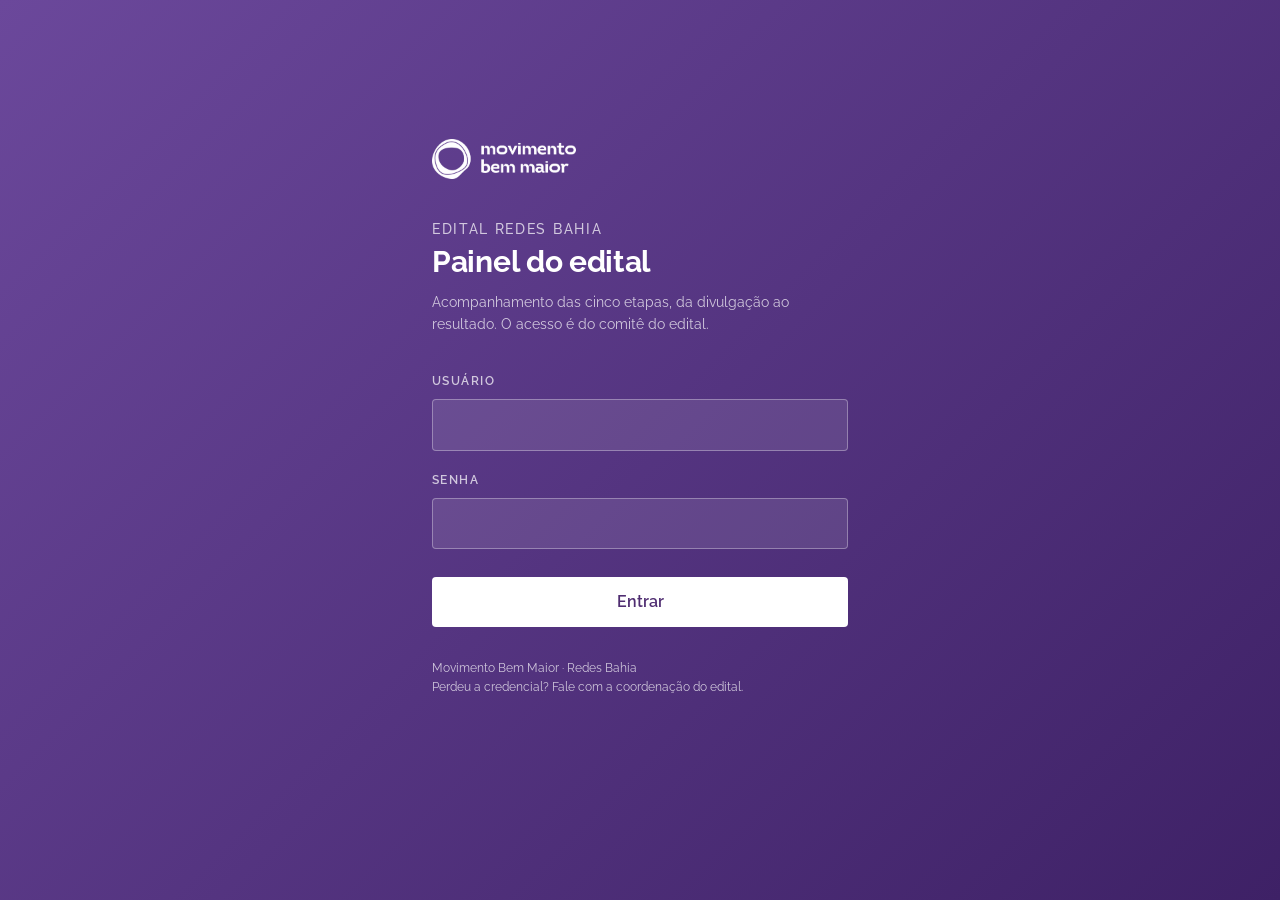
==== commit 170b816e: "painel: tela de entrada antes do painel A coordenação pediu usuário e senha antes do painel: o link " ====
--- a/dashboard/index.html
+++ b/dashboard/index.html
@@ -1,362 +1,52 @@
 <!doctype html>
-<html lang="pt-BR" data-tema="">
+<html lang="pt-BR">
 <head>
   <meta charset="utf-8">
   <meta name="viewport" content="width=device-width, initial-scale=1">
-  <title>Redes Bahia · Painel do edital</title>
-  <meta name="description" content="Acompanhamento do Edital Redes Bahia, da divulgação ao resultado — Movimento Bem Maior.">
+  <title>Redes Bahia · Entrar no painel</title>
+  <meta name="description" content="Acesso ao painel de acompanhamento do Edital Redes Bahia — Movimento Bem Maior.">
   <meta name="theme-color" content="#4f2d71">
+  <meta name="robots" content="noindex">
   <link rel="icon" href="data:image/svg+xml,%3Csvg xmlns='http://www.w3.org/2000/svg' viewBox='0 0 16 16'%3E%3Crect width='16' height='16' rx='3' fill='%234f2d71'/%3E%3Ccircle cx='8' cy='8' r='4.2' fill='none' stroke='white' stroke-width='1.6'/%3E%3C/svg%3E">
   <link rel="preload" href="assets/fontes/raleway-latin.woff2" as="font" type="font/woff2" crossorigin>
   <link rel="stylesheet" href="../design/tokens/tokens.css">
   <link rel="stylesheet" href="assets/painel.css">
 </head>
-<body>
-  <a class="pular" href="#conteudo">Pular para o conteúdo</a>
-
-  <header class="cabecalho">
-    <div class="faixa cabecalho-interno">
-      <img class="marca" src="assets/marca/logo-movimento-bem-maior-branco.png"
+<body class="pagina-entrada">
+  <main class="entrada">
+    <div class="entrada-marca">
+      <img src="assets/marca/logo-movimento-bem-maior-branco.png"
            alt="Movimento Bem Maior" width="431" height="120">
-      <button id="alternar-tema" class="botao-tema" type="button" aria-pressed="false">
-        Modo escuro
-      </button>
-
-      <div class="cabecalho-titulo">
-        <p class="sobretitulo">Edital Redes Bahia</p>
-        <h1>Painel do edital</h1>
-        <p class="subtitulo">
-          Acompanhamento das cinco etapas, da divulgação ao resultado.
-        </p>
-      </div>
-
-      <dl class="ficha-edital">
-        <div>
-          <dt>Período de inscrições</dt>
-          <dd id="ficha-inscricoes">—</dd>
-        </div>
-        <div>
-          <dt>Duração da parceria</dt>
-          <dd id="ficha-duracao">—</dd>
-        </div>
-        <div>
-          <dt>Território</dt>
-          <dd id="ficha-territorio">—</dd>
-        </div>
-      </dl>
-    </div>
-  </header>
-
-  <main id="conteudo" class="faixa">
-    <p id="carregando" class="aviso-carregando">Carregando a base…</p>
-
-    <div id="painel" hidden>
-
-      <section class="barra-estado" aria-labelledby="t-atualizacao">
-        <div>
-          <h2 id="t-atualizacao" class="rotulo">Última atualização</h2>
-          <p id="data-atualizacao" class="numero-estado">—</p>
-          <p id="origem" class="meta">—</p>
-        </div>
-        <p id="selo-validacao" class="selo">
-          <span class="selo-icone" aria-hidden="true"></span>
-          <span class="selo-texto">—</span>
-          <a id="selo-detalhe" href="#t-qualidade" hidden>ver detalhes</a>
-        </p>
-      </section>
-
-      <section class="funil" aria-labelledby="t-funil">
-        <h2 id="t-funil" class="oculto">Funil do edital</h2>
-        <ol id="funil-etapas" class="funil-etapas"></ol>
-      </section>
-
-      <div id="etapas">
-      <section class="secao-etapa" data-etapa="cadastramento">
-        <header class="secao-etapa-cabecalho">
-          <span class="secao-etapa-numero"></span>
-          <h2></h2>
-        </header>
-        <p class="secao-etapa-resumo"></p>
-
-      <!-- Os filtros vivem DENTRO da etapa porque é só sobre ela que agem.
-           No topo da página eles pareciam comandar o painel inteiro, inclusive
-           o funil das cinco etapas, que eles não tocam. -->
-      <section class="filtros" aria-labelledby="t-filtros">
-        <p id="t-filtros" class="filtros-titulo">Recorte desta etapa</p>
-        <div class="filtros-campos">
-          <label>
-            <span>Estado</span>
-            <select id="filtro-estado"></select>
-          </label>
-          <label>
-            <span>Resultado</span>
-            <select id="filtro-resultado"></select>
-          </label>
-          <label>
-            <span>Natureza jurídica</span>
-            <select id="filtro-representa"></select>
-          </label>
-          <button id="limpar-filtros" type="button" class="botao-secundario">Limpar filtros</button>
-        </div>
-        <p id="aviso-filtro" class="aviso-filtro" hidden>
-          Os números do cadastramento consideram apenas o recorte selecionado.
-        </p>
-      </section>
-
-      <section class="grade-kpi" aria-label="Números gerais">
-        <article class="kpi" id="kpi-total"><p class="valor">—</p><p class="rotulo-kpi">—</p></article>
-        <article class="kpi" id="kpi-aprovadas"><p class="valor">—</p><p class="rotulo-kpi">—</p></article>
-        <article class="kpi" id="kpi-reprovadas"><p class="valor">—</p><p class="rotulo-kpi">—</p></article>
-        <article class="kpi" id="kpi-semmotivo"><p class="valor">—</p><p class="rotulo-kpi">—</p></article>
-      </section>
-
-      <!-- Duas leituras de uma linha só: onde a etapa chegou (proporção) e para
-           onde ela está indo (ritmo). Lado a lado porque é assim que se lê —
-           "5 não aprovadas" e "faltam 18 dias" decidem juntas. -->
-      <div class="duas-colunas">
-        <section class="bloco painel-coluna" aria-labelledby="t-resultado">
-          <div class="coluna-cabecalho">
-            <p class="etiqueta">Resultado</p>
-            <h2 id="t-resultado">Proporção do credenciamento</h2>
-            <p class="bloco-descricao">
-              A checagem é automática, sobre o que a própria organização
-              declarou. Aprovado aqui não significa verificado: a comprovação
-              vem em etapa posterior.
-            </p>
-          </div>
-          <div class="coluna-figura">
-            <div class="legenda">
-              <span class="chave"><i style="background: var(--serie-1)"></i>Aprovadas automaticamente</span>
-              <span class="chave"><i style="background: var(--serie-2)"></i>Não aprovadas</span>
-            </div>
-            <div id="grafico-resultado" class="area-grafico"></div>
-            <p id="nota-resultado" class="meta"></p>
-          </div>
-        </section>
-
-        <section class="bloco painel-coluna" aria-labelledby="t-evolucao">
-          <div class="coluna-cabecalho">
-            <p class="etiqueta">Ritmo</p>
-            <h2 id="t-evolucao">Respostas por dia</h2>
-            <p class="bloco-descricao">
-              Serve para decidir sobre comunicação: queda no ritmo com prazo
-              longo pela frente é hora de reforçar a divulgação.
-            </p>
-            <p id="prazo-inscricoes" class="cartao-prazo" hidden>
-              <span class="cartao-prazo-valor">—</span>
-              <span class="cartao-prazo-rotulo">—</span>
-            </p>
-          </div>
-          <div class="coluna-figura">
-            <div id="grafico-evolucao" class="area-grafico"></div>
-            <p id="nota-ritmo" class="meta"></p>
-          </div>
-        </section>
-      </div>
-
-      <section class="bloco bloco-destaque" aria-labelledby="t-criterios">
-        <header class="bloco-cabecalho">
-          <div>
-            <p class="etiqueta">Funil de elegibilidade</p>
-            <h2 id="t-criterios">Requisitos não atendidos</h2>
-            <p class="bloco-descricao">
-              Quantas organizações responderam o valor que torna a proposta
-              inelegível em cada requisito do edital.
-            </p>
-          </div>
-          <label class="seletor-escopo">
-            <span>Considerar</span>
-            <select id="escopo-criterios">
-              <option value="reprovadas">só as não aprovadas</option>
-              <option value="todas">todas as respostas</option>
-            </select>
-          </label>
-        </header>
-        <div id="grafico-criterios" class="area-grafico"></div>
-        <p id="nota-criterios" class="meta"></p>
-        <details class="tabela-alternativa">
-          <summary>Ver como tabela</summary>
-          <div id="tabela-criterios" class="rolagem"></div>
-        </details>
-      </section>
-
-      <section class="bloco" aria-labelledby="t-territorio">
-        <header class="bloco-cabecalho">
-          <div>
-            <p class="etiqueta">Território</p>
-            <h2 id="t-territorio">Onde o edital pode atuar</h2>
-            <p id="descricao-territorio" class="bloco-descricao">
-              Um dos requisitos é territorial: a atuação precisa acontecer em
-              municípios baianos de até 200 mil habitantes. O mapa desenha esse
-              recorte município a município. Não depende do filtro acima — é o
-              território do edital, não o das respostas.
-            </p>
-          </div>
-        </header>
-        <div class="mapa-e-tabela">
-          <div id="mapa-municipios" class="area-mapa-caixa"></div>
-          <div class="mapa-lateral">
-            <dl id="numeros-territorio" class="numeros-lado"></dl>
-            <div>
-              <h3 class="titulo-lateral">Municípios fora do recorte</h3>
-              <div id="tabela-fora" class="rolagem"></div>
-            </div>
-            <p id="nota-territorio" class="meta"></p>
-          </div>
-        </div>
-      </section>
-
-      <div class="duas-colunas">
-        <section class="bloco painel-coluna" aria-labelledby="t-origem">
-          <div class="coluna-cabecalho">
-            <p class="etiqueta">Origem</p>
-            <h2 id="t-origem">Estado da sede</h2>
-            <p class="bloco-descricao">
-              O edital é exclusivo para organizações com sede na Bahia, e o
-              formulário aceita respostas de fora. Quem está fora aparece aqui.
-            </p>
-          </div>
-          <div class="coluna-figura">
-            <div id="tabela-territorio" class="rolagem"></div>
-            <p id="nota-origem" class="meta"></p>
-          </div>
-        </section>
-
-        <section class="bloco painel-coluna" aria-labelledby="t-natureza">
-          <div class="coluna-cabecalho">
-            <p class="etiqueta">Perfil</p>
-            <h2 id="t-natureza">Natureza jurídica</h2>
-            <p class="bloco-descricao">
-              "Nenhuma das opções" é a resposta mais informativa da lista: marca
-              quem não se encaixa no desenho do edital.
-            </p>
-          </div>
-          <div class="coluna-figura">
-            <div id="grafico-natureza" class="area-grafico"></div>
-          </div>
-        </section>
-      </div>
-
-      <section class="bloco" aria-labelledby="t-organizacoes">
-        <header class="bloco-cabecalho">
-          <h2 id="t-organizacoes">Organizações</h2>
-          <p id="contagem-tabela" class="meta"></p>
-        </header>
-        <div class="rolagem">
-          <table id="tabela-organizacoes">
-            <caption class="oculto">Organizações que responderam o credenciamento</caption>
-            <thead>
-              <tr>
-                <th scope="col">Organização</th>
-                <th scope="col">Estado</th>
-                <th scope="col">Natureza jurídica</th>
-                <th scope="col">Resposta</th>
-                <th scope="col">Resultado</th>
-                <th scope="col">Requisitos não atendidos</th>
-              </tr>
-            </thead>
-            <tbody></tbody>
-          </table>
-        </div>
-      </section>
-
-      <section class="bloco" aria-labelledby="t-qualidade">
-        <h2 id="t-qualidade">Qualidade da base</h2>
-        <p class="bloco-descricao">
-          O painel mostra a saúde do próprio dado, para que a leitura dos
-          números venha acompanhada do quanto se pode confiar neles.
-        </p>
-        <h3>Preenchimento</h3>
-        <ul id="qualidade" class="lista-simples"></ul>
-        <p id="sigilo" class="meta"></p>
-
-        <h3>Problemas na última execução</h3>
-        <div class="rolagem">
-          <table id="tabela-problemas">
-            <caption class="oculto">Problemas detectados pela validação</caption>
-            <thead>
-              <tr>
-                <th scope="col">Gravidade</th>
-                <th scope="col">Coluna</th>
-                <th scope="col">Problema</th>
-                <th scope="col" class="num">Linhas</th>
-                <th scope="col">Exemplos</th>
-              </tr>
-            </thead>
-            <tbody></tbody>
-          </table>
-        </div>
-        <p id="sem-problemas" class="meta" hidden>Nenhum problema encontrado nesta execução.</p>
-      </section>
-
-      </section>
-      </div>
-
-      <p id="procedencia" class="procedencia"></p>
     </div>
 
-    <div id="erro" class="caixa-erro" hidden>
-      <h2 id="erro-titulo">A base ainda não foi publicada</h2>
-      <p id="erro-explicacao">
-        Nenhuma planilha foi processada até agora, então não há dados para
-        mostrar. Assim que a primeira atualização rodar, esta página passa a
-        exibir o painel.
+    <div class="entrada-caixa">
+      <p class="sobretitulo">Edital Redes Bahia</p>
+      <h1>Painel do edital</h1>
+      <p class="entrada-texto">
+        Acompanhamento das cinco etapas, da divulgação ao resultado. O acesso é
+        do comitê do edital.
       </p>
-      <details>
-        <summary>Detalhes técnicos</summary>
-        <p id="erro-detalhe" class="meta"></p>
-        <ul>
-          <li>a base ainda não foi gerada — rode <code>make dados</code>;</li>
-          <li>a página foi aberta direto do arquivo, sem servidor — use
-            <code>make painel</code> e acesse
-            <code>http://localhost:8000/dashboard/</code>.</li>
-        </ul>
-      </details>
+
+      <form id="entrar" class="entrada-form" autocomplete="on">
+        <label for="usuario">Usuário</label>
+        <input id="usuario" name="usuario" type="text" autocomplete="username"
+               required autocapitalize="none" spellcheck="false">
+
+        <label for="senha">Senha</label>
+        <input id="senha" name="senha" type="password" autocomplete="current-password" required>
+
+        <p id="aviso-entrada" class="entrada-aviso" role="alert" hidden></p>
+
+        <button id="botao-entrar" type="submit" class="botao-primario">Entrar</button>
+      </form>
     </div>
+
+    <p class="entrada-rodape">
+      Movimento Bem Maior · Redes Bahia<br>
+      Perdeu a credencial? Fale com a coordenação do edital.
+    </p>
   </main>
 
-  <footer class="rodape">
-    <div class="faixa">
-      <div class="coalizao">
-        <div class="grupo-marca grupo-principal">
-          <img src="assets/marca/logo-redes-bahia.png" alt="Redes Bahia" width="935" height="120">
-        </div>
-        <div class="grupo-marca">
-          <p class="etiqueta-grupo">Iniciativa</p>
-          <div class="linha-marcas">
-            <img src="assets/marca/logo-movimento-bem-maior.png" alt="Movimento Bem Maior" width="435" height="120">
-          </div>
-        </div>
-        <div class="grupo-marca">
-          <p class="etiqueta-grupo">Parceria estratégica</p>
-          <div class="linha-marcas">
-            <img src="assets/marca/logo-brainvest.png" alt="Brainvest Wealth Management" width="376" height="120">
-            <img src="assets/marca/logo-instituto-ivete-sangalo.png" alt="Instituto Ivete Sangalo" width="227" height="120">
-            <img src="assets/marca/logo-instituto-lina-galvani.png" alt="Instituto Lina Galvani" width="498" height="120">
-          </div>
-        </div>
-        <div class="grupo-marca">
-          <p class="etiqueta-grupo">Parceria técnica</p>
-          <div class="linha-marcas">
-            <img src="assets/marca/logo-bussola.png" alt="Bússola" width="480" height="120">
-            <img src="assets/marca/logo-instituto-phomenta.png" alt="Instituto Phomenta" width="463" height="120">
-            <img src="assets/marca/logo-phi.png" alt="phi" width="277" height="120">
-          </div>
-        </div>
-      </div>
-
-      <div class="rodape-final">
-        <p class="meta">
-          Dados abertos:
-          <a href="../data/published/credenciamento.csv">CSV</a> ·
-          <a href="../data/published/credenciamento.json">JSON</a> ·
-          <a href="../data/published/manifest.json">manifesto</a>
-        </p>
-        <p class="meta">Painel gerado a partir de <code>data/published/</code>.</p>
-      </div>
-    </div>
-  </footer>
-
-  <script type="module" src="assets/painel.js"></script>
+  <script type="module" src="assets/entrada.js"></script>
 </body>
 </html>
--- a/dashboard/assets/painel.css
+++ b/dashboard/assets/painel.css
@@ -76,6 +76,96 @@
 .oculto {
   position: absolute; width: 1px; height: 1px;
   overflow: hidden; clip-path: inset(50%);
+}
+
+/* --- Porta de entrada -------------------------------------------------------
+   O painel chega com `class="trancado"` no <html> e assets/porteiro.js tira a
+   classe se a pessoa já entrou. Esconder por CSS, e não por JavaScript depois
+   da montagem, é o que impede o painel de piscar na tela antes de mandar
+   embora quem não tem acesso — tempo de sobra para ler os números.
+
+   `visibility` e não `display`: com display:none o navegador não calcula
+   largura, e os gráficos, que medem o contêiner, nasceriam com zero. */
+.trancado body { visibility: hidden; }
+
+.pagina-entrada {
+  min-height: 100vh;
+  display: grid; place-items: center;
+  padding: var(--e-6);
+  background: var(--gradiente-marca);
+  color: var(--tinta-sobre-marca);
+}
+.entrada {
+  width: 100%; max-width: 26rem;
+  display: flex; flex-direction: column; gap: var(--e-8);
+}
+.entrada-marca img { height: 40px; width: auto; }
+.entrada-caixa { display: flex; flex-direction: column; }
+.entrada h1 {
+  color: var(--tinta-sobre-marca);
+  font-size: var(--texto-2xl);
+  margin-bottom: var(--e-3);
+}
+.entrada .sobretitulo { color: var(--tinta-sobre-marca-fraca); }
+.entrada-texto {
+  margin: 0 0 var(--e-6);
+  font-size: var(--texto-sm);
+  color: var(--tinta-sobre-marca-fraca);
+}
+
+.entrada-form { display: flex; flex-direction: column; gap: var(--e-2); }
+.entrada-form label {
+  font-size: var(--texto-xs); font-weight: var(--peso-forte);
+  text-transform: uppercase; letter-spacing: var(--entreletra-rotulo);
+  color: var(--tinta-sobre-marca-fraca);
+  margin-top: var(--e-3);
+}
+.entrada-form input {
+  font: inherit; font-size: var(--texto-md);
+  color: var(--tinta-sobre-marca);
+  background: rgba(255, 255, 255, 0.1);
+  border: 1px solid rgba(255, 255, 255, 0.32);
+  border-radius: var(--raio-sm);
+  padding: var(--e-3);
+}
+.entrada-form input:focus-visible {
+  outline: 2px solid var(--tinta-sobre-marca);
+  outline-offset: 1px;
+  background: rgba(255, 255, 255, 0.16);
+}
+.botao-primario {
+  margin-top: var(--e-5);
+  font: inherit; font-size: var(--texto-md); font-weight: var(--peso-forte);
+  color: var(--roxo-800); background: var(--tinta-sobre-marca);
+  border: none; border-radius: var(--raio-sm);
+  padding: var(--e-3) var(--e-5); cursor: pointer;
+}
+.botao-primario:hover { background: var(--roxo-100); }
+.botao-primario:disabled { opacity: 0.6; cursor: progress; }
+.entrada-aviso {
+  margin: var(--e-4) 0 0;
+  padding-left: var(--e-3);
+  border-left: 3px solid var(--status-atencao);
+  font-size: var(--texto-sm);
+  color: var(--tinta-sobre-marca);
+}
+.entrada-rodape {
+  margin: 0;
+  font-size: var(--texto-xs);
+  color: var(--tinta-sobre-marca-fraca);
+  line-height: var(--altura-normal);
+}
+
+/* Botão que se comporta como link — usado para sair do painel. */
+.botao-texto {
+  font: inherit; font-size: inherit;
+  color: var(--roxo-700); background: none; border: none;
+  padding: 0; cursor: pointer;
+  text-decoration: underline; text-underline-offset: 2px;
+}
+:root[data-tema="escuro"] .botao-texto { color: var(--serie-1); }
+@media (prefers-color-scheme: dark) {
+  :root:not([data-tema="claro"]) .botao-texto { color: var(--serie-1); }
 }
 
 /* --- Cabeçalho: o bloco roxo da capa do edital ----------------------------- */
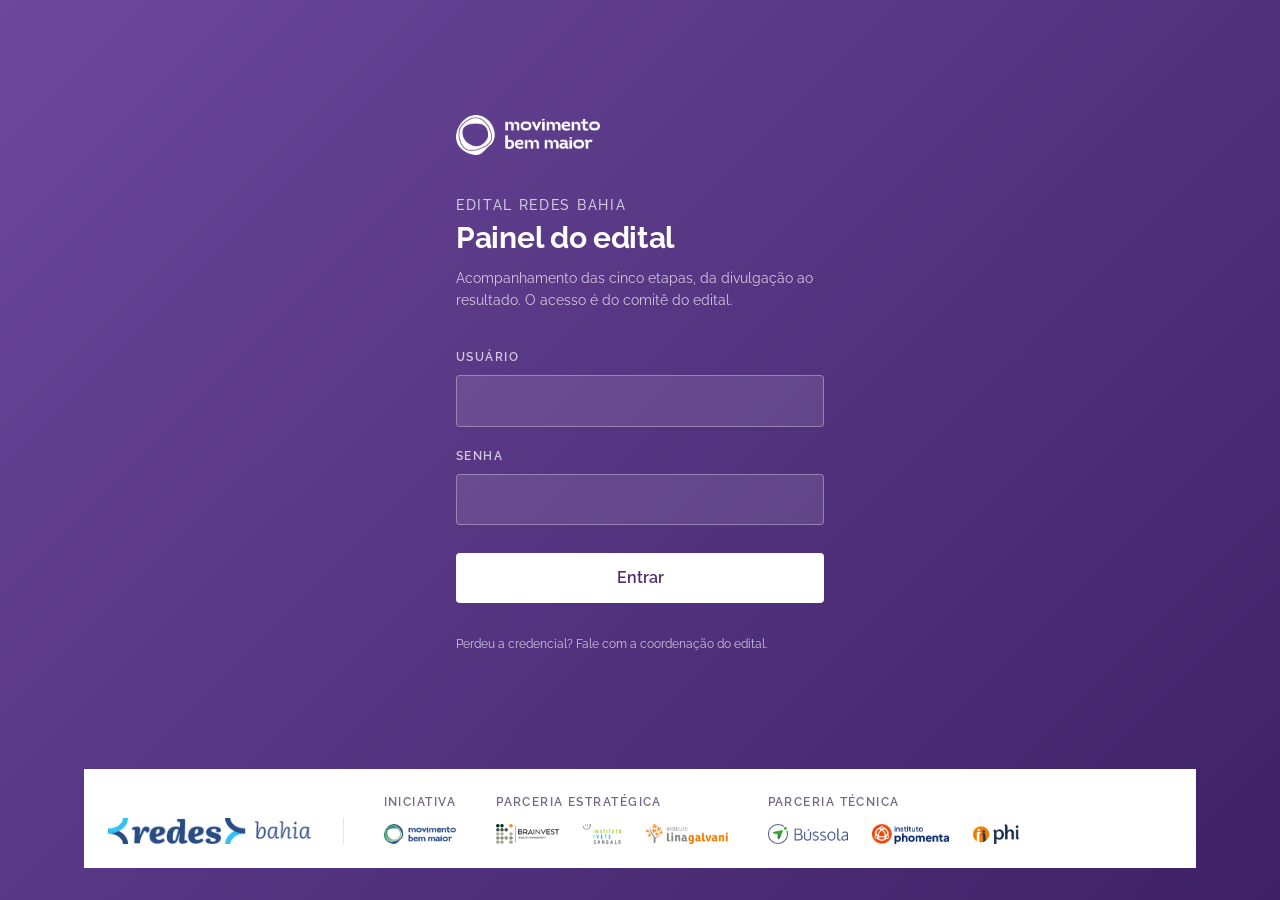
==== commit 4339fb65: "entrada: a coalizão do edital também na tela de login A tela de entrada trazia só a marca do Movimen" ====
--- a/dashboard/index.html
+++ b/dashboard/index.html
@@ -42,11 +42,45 @@
     </div>
 
     <p class="entrada-rodape">
-      Movimento Bem Maior · Redes Bahia<br>
       Perdeu a credencial? Fale com a coordenação do edital.
     </p>
   </main>
 
+  <!-- A mesma coalizão do rodapé do painel. Os logos vêm em versão para fundo
+       claro, então ficam sobre uma placa branca — inverter ou dessaturar marca
+       de terceiro não é opção. -->
+  <footer class="entrada-coalizao">
+    <div class="faixa">
+      <div class="coalizao placa-clara">
+        <div class="grupo-marca grupo-principal">
+          <img src="assets/marca/logo-redes-bahia.png" alt="Redes Bahia" width="935" height="120">
+        </div>
+        <div class="grupo-marca">
+          <p class="etiqueta-grupo">Iniciativa</p>
+          <div class="linha-marcas">
+            <img src="assets/marca/logo-movimento-bem-maior.png" alt="Movimento Bem Maior" width="435" height="120">
+          </div>
+        </div>
+        <div class="grupo-marca">
+          <p class="etiqueta-grupo">Parceria estratégica</p>
+          <div class="linha-marcas">
+            <img src="assets/marca/logo-brainvest.png" alt="Brainvest Wealth Management" width="376" height="120">
+            <img src="assets/marca/logo-instituto-ivete-sangalo.png" alt="Instituto Ivete Sangalo" width="227" height="120">
+            <img src="assets/marca/logo-instituto-lina-galvani.png" alt="Instituto Lina Galvani" width="498" height="120">
+          </div>
+        </div>
+        <div class="grupo-marca">
+          <p class="etiqueta-grupo">Parceria técnica</p>
+          <div class="linha-marcas">
+            <img src="assets/marca/logo-bussola.png" alt="Bússola" width="480" height="120">
+            <img src="assets/marca/logo-instituto-phomenta.png" alt="Instituto Phomenta" width="463" height="120">
+            <img src="assets/marca/logo-phi.png" alt="phi" width="277" height="120">
+          </div>
+        </div>
+      </div>
+    </div>
+  </footer>
+
   <script type="module" src="assets/entrada.js"></script>
 </body>
 </html>
--- a/dashboard/assets/painel.css
+++ b/dashboard/assets/painel.css
@@ -90,14 +90,16 @@
 
 .pagina-entrada {
   min-height: 100vh;
-  display: grid; place-items: center;
-  padding: var(--e-6);
+  display: flex; flex-direction: column;
   background: var(--gradiente-marca);
   color: var(--tinta-sobre-marca);
 }
 .entrada {
+  flex: 1;
   width: 100%; max-width: 26rem;
-  display: flex; flex-direction: column; gap: var(--e-8);
+  margin-inline: auto;
+  padding: var(--e-10) var(--e-6);
+  display: flex; flex-direction: column; justify-content: center; gap: var(--e-8);
 }
 .entrada-marca img { height: 40px; width: auto; }
 .entrada-caixa { display: flex; flex-direction: column; }
@@ -155,6 +157,18 @@
   color: var(--tinta-sobre-marca-fraca);
   line-height: var(--altura-normal);
 }
+.entrada-coalizao { padding: 0 0 var(--e-8); }
+/* No celular a placa encosta nas bordas da tela e vira uma faixa branca de
+   ponta a ponta; a margem devolve a ela a forma de placa. */
+@media (max-width: 640px) {
+  .entrada-coalizao .faixa { padding-inline: var(--e-4); }
+  .entrada-coalizao .coalizao { padding: var(--e-5); }
+}
+/* Na tela de entrada a coalizão vem menor que no rodapé do painel: ali ela
+   fecha a leitura, aqui ela acompanha um formulário e não pode disputar com
+   ele a primeira olhada. */
+.entrada-coalizao .grupo-principal img { height: 26px; }
+.entrada-coalizao .linha-marcas img { height: 20px; }
 
 /* Botão que se comporta como link — usado para sair do painel. */
 .botao-texto {
@@ -752,15 +766,21 @@
 .linha-marcas { display: flex; flex-wrap: wrap; align-items: center; gap: var(--e-6); }
 .linha-marcas img { height: 26px; width: auto; }
 
-/* Os logos vêm em versão para fundo claro. No modo escuro ficam sobre uma
-   placa branca — é o que as marcas dos parceiros pedem, e inverter ou
-   dessaturar logo de terceiro não é opção. Dentro da placa, a tinta volta a
-   ser a do modo claro: rótulo claro sobre branco não se lê. */
+/* Placa branca sob os logos.
+   Os logos vêm em versão para fundo claro, e inverter ou dessaturar marca de
+   terceiro não é opção. Então, onde o fundo não é branco — o painel em modo
+   escuro e a tela de entrada, que é roxa —, eles ganham uma placa. Dentro
+   dela a tinta volta a ser a do modo claro, com valor fixo: rótulo claro
+   sobre branco não se lê, e aqui o token não serve porque o contexto é o
+   oposto do resto da página. */
+.coalizao.placa-clara,
 :root[data-tema="escuro"] .coalizao {
   background: #ffffff;
   padding: var(--e-6);
 }
+.coalizao.placa-clara .etiqueta-grupo,
 :root[data-tema="escuro"] .coalizao .etiqueta-grupo { color: #746a85; }
+.coalizao.placa-clara .grupo-principal,
 :root[data-tema="escuro"] .coalizao .grupo-principal {
   border-right-color: rgba(62, 33, 102, 0.12);
 }
